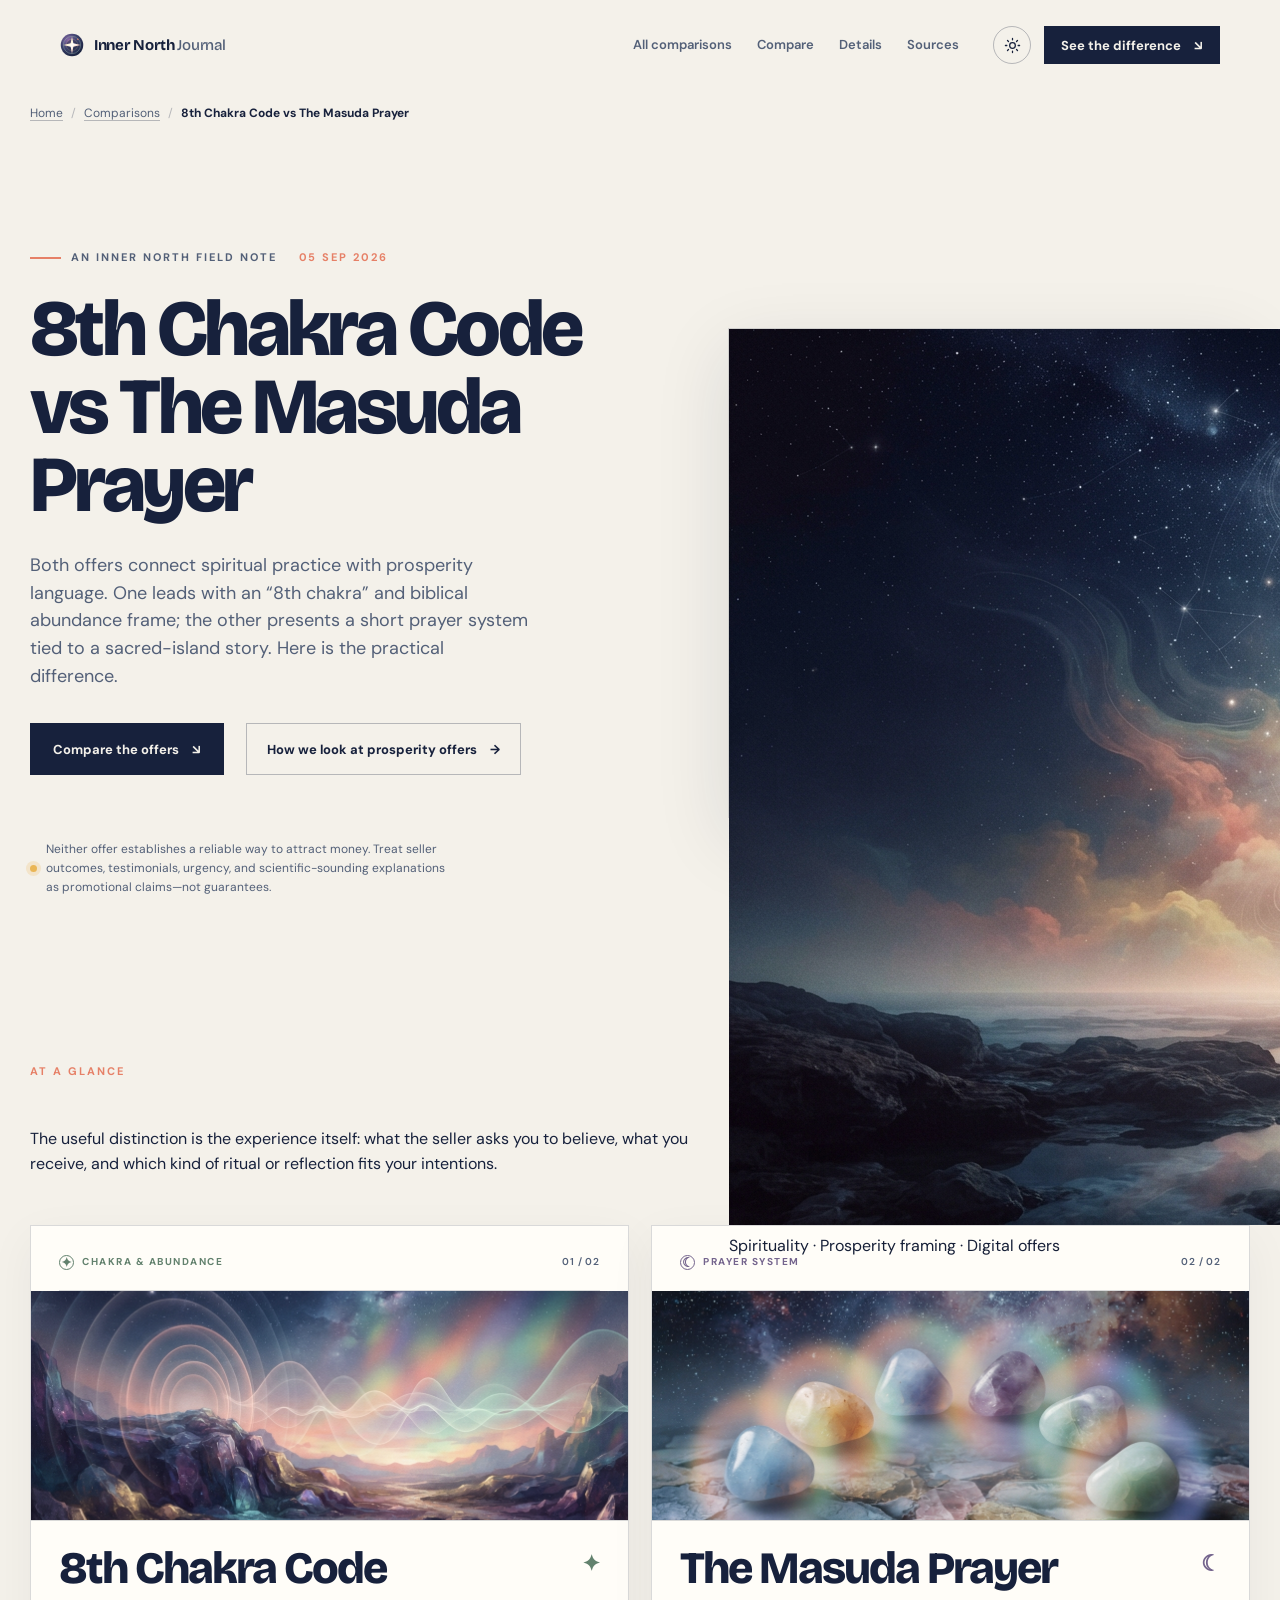
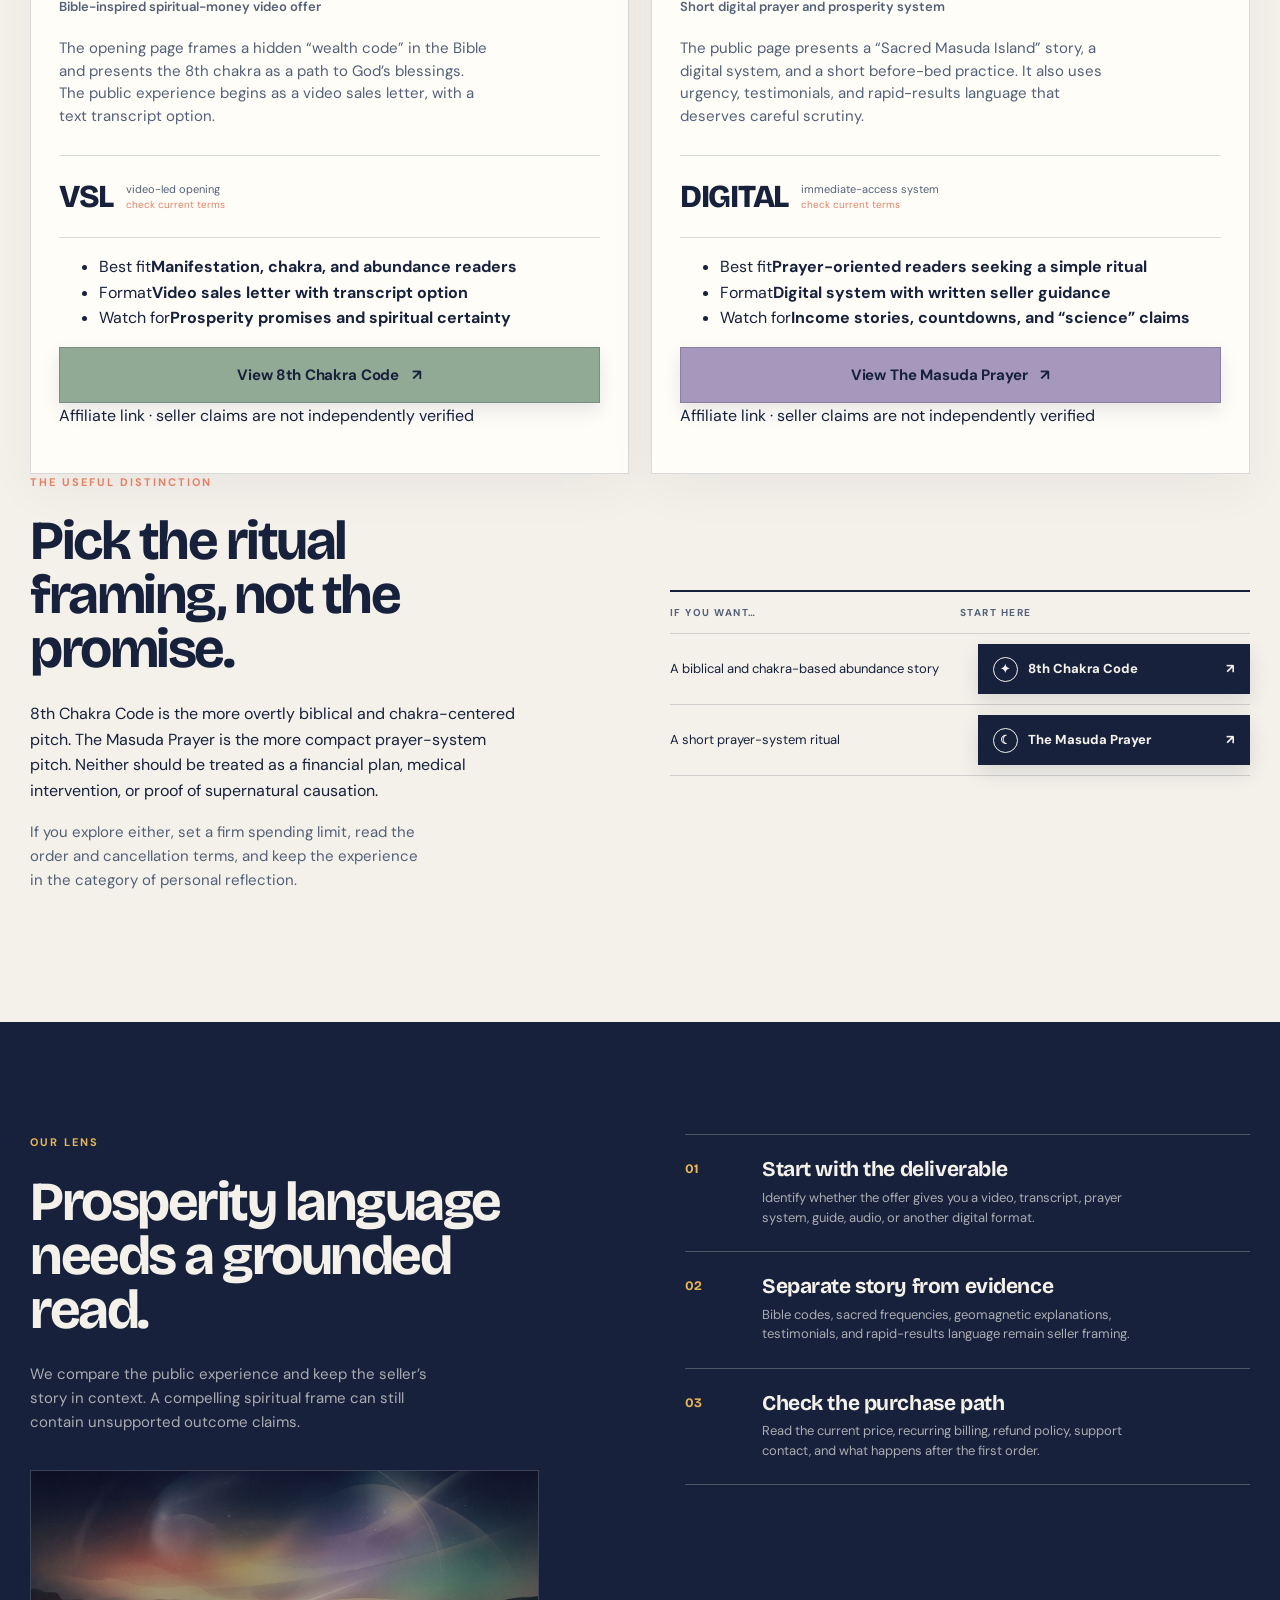
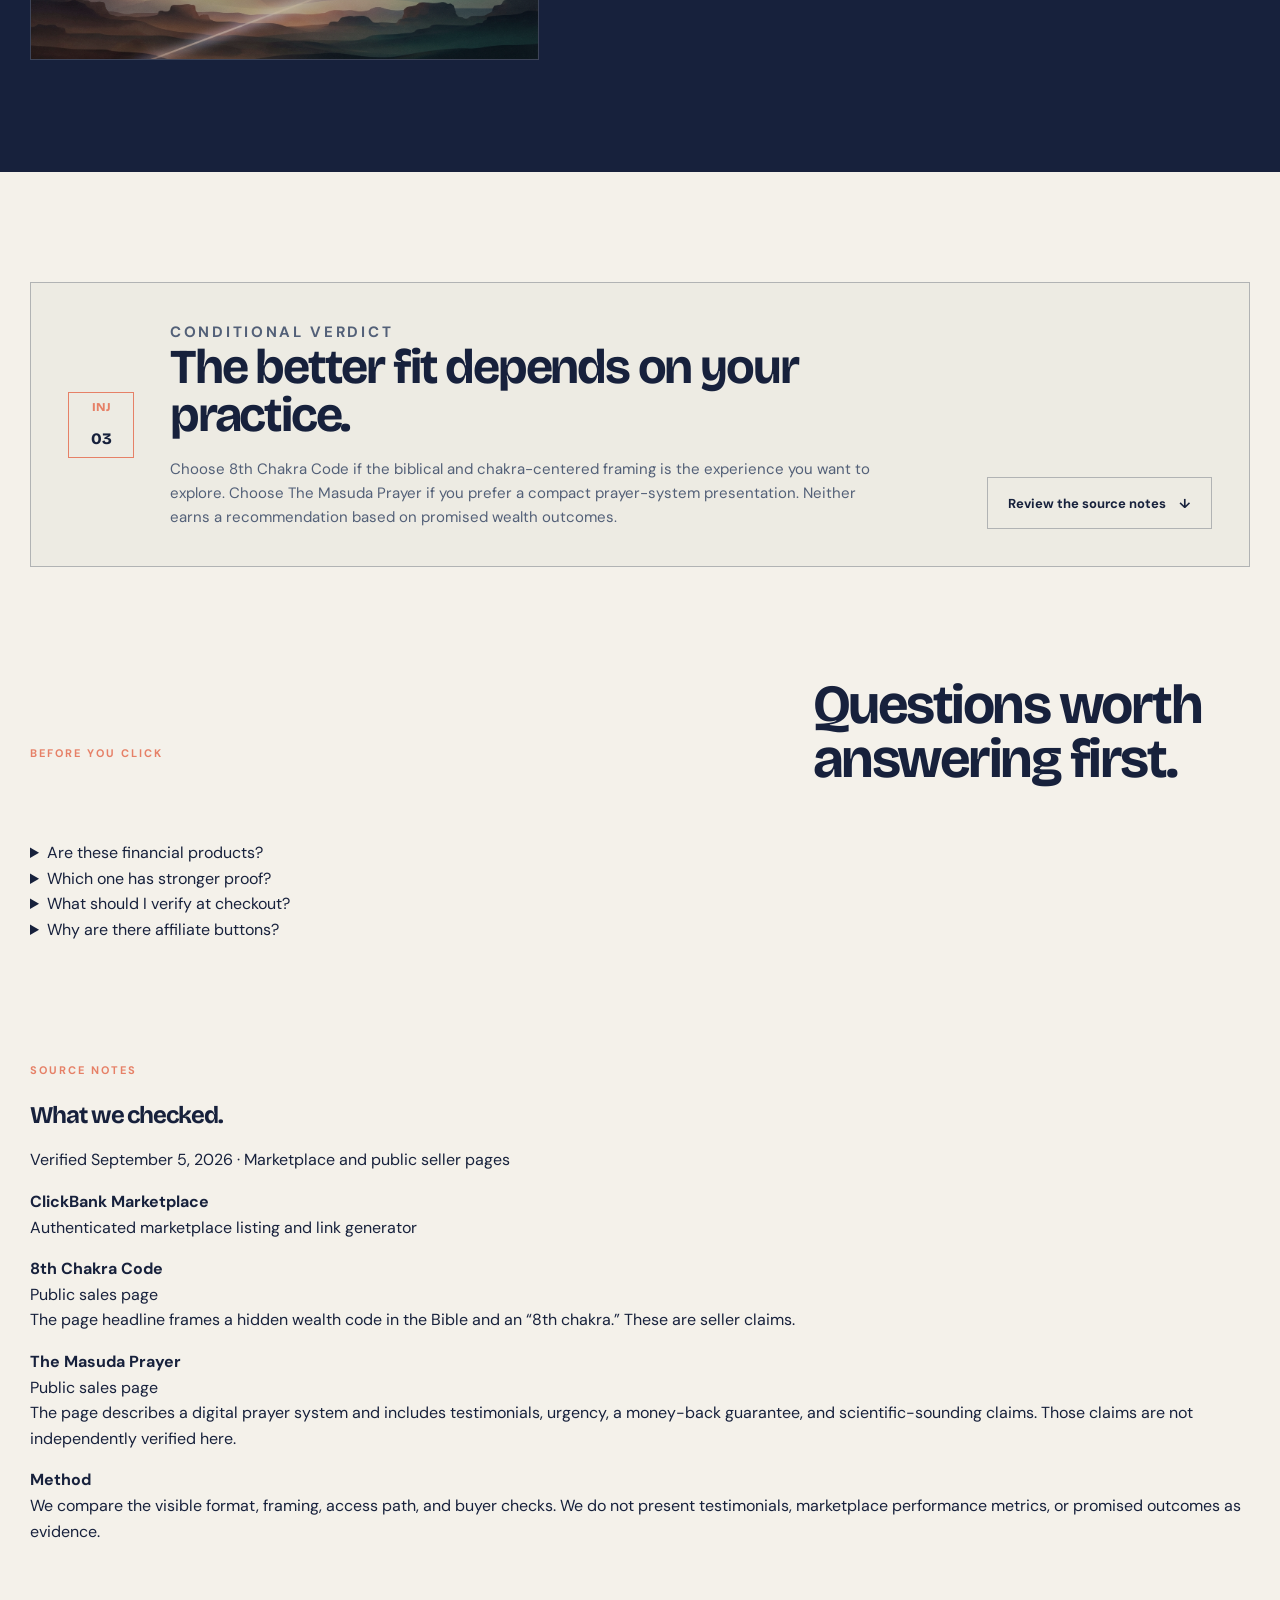
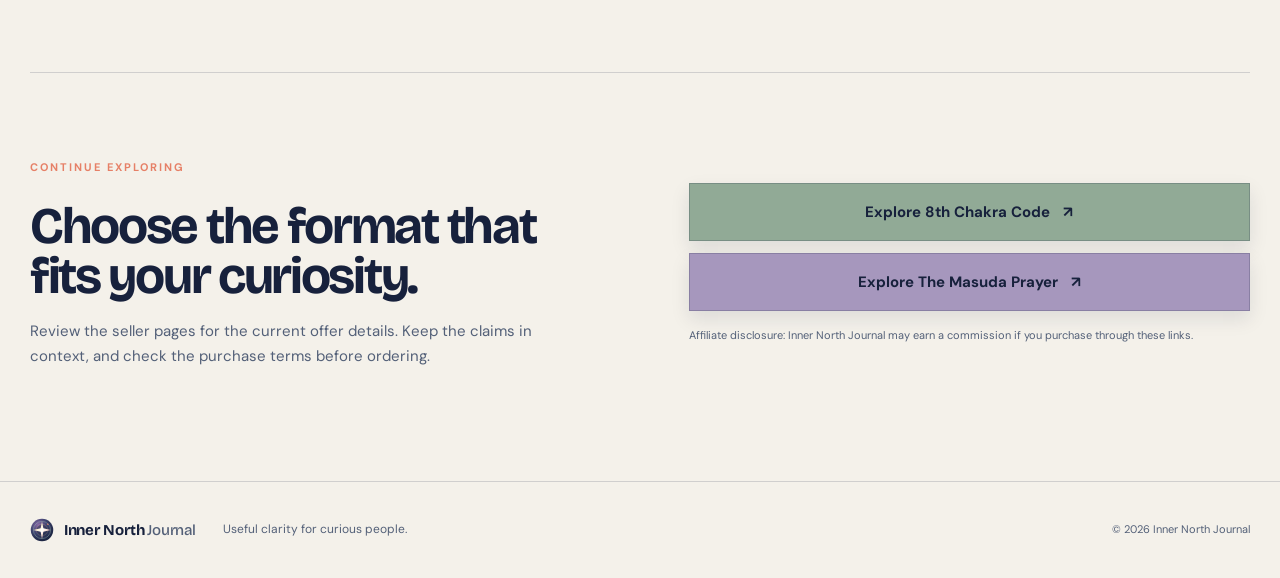
==== the-8th-chakra-code-vs-the-masuda-prayer/index.html @ a9c3718c "feat: add chakra and prayer comparison" ====
<!doctype html>
<html lang="en">
  <head>
    <meta charset="utf-8" />
    <meta name="viewport" content="width=device-width, initial-scale=1" />
    <title>8th Chakra Code vs The Masuda Prayer | Inner North Journal</title>
    <meta name="description" content="A grounded comparison of 8th Chakra Code and The Masuda Prayer: format, spiritual framing, seller claims, buyer fit, and what to verify before purchasing." />
    <link rel="canonical" href="https://innernorthjournal.com/the-8th-chakra-code-vs-the-masuda-prayer/" />
    <meta property="og:type" content="article" />
    <meta property="og:title" content="8th Chakra Code vs The Masuda Prayer" />
    <meta property="og:description" content="Two prosperity-oriented spiritual offers, compared by experience and buyer fit—not promised outcomes." />
    <meta property="og:url" content="https://innernorthjournal.com/the-8th-chakra-code-vs-the-masuda-prayer/" />
    <meta property="og:image" content="https://innernorthjournal.com/images/hero-astral-test.png" />
    <meta name="twitter:card" content="summary_large_image" />
    <link rel="icon" href="../favicon.svg" type="image/svg+xml" />
    <link rel="preconnect" href="https://fonts.googleapis.com" />
    <link rel="preconnect" href="https://fonts.gstatic.com" crossorigin />
    <link href="https://fonts.googleapis.com/css2?family=Bricolage+Grotesque:opsz,wght@12..96,500;12..96,700;12..96,800&family=DM+Sans:wght@400;500;600;700&display=swap" rel="stylesheet" />
    <link rel="stylesheet" href="../styles.css?v=20260905-3" />
    <script type="application/ld+json">
      {
        "@context": "https://schema.org",
        "@type": "Article",
        "headline": "8th Chakra Code vs The Masuda Prayer",
        "description": "A grounded comparison of two prosperity-oriented spirituality offers.",
        "url": "https://innernorthjournal.com/the-8th-chakra-code-vs-the-masuda-prayer/",
        "image": "https://innernorthjournal.com/images/hero-astral-test.png",
        "datePublished": "2026-09-05",
        "dateModified": "2026-09-05",
        "author": { "@type": "Organization", "name": "Inner North Journal", "url": "https://innernorthjournal.com/" },
        "publisher": { "@type": "Organization", "name": "Inner North Journal", "url": "https://innernorthjournal.com/" },
        "mainEntityOfPage": { "@type": "WebPage", "@id": "https://innernorthjournal.com/the-8th-chakra-code-vs-the-masuda-prayer/" }
      }
    </script>
  </head>
  <body>
    <a class="skip-link" href="#main-content">Skip to content</a>
    <header class="site-header" id="top">
      <div class="progress" aria-hidden="true"><span id="progress-bar"></span></div>
      <nav class="nav-shell" aria-label="Primary navigation">
        <a class="wordmark" href="../" aria-label="Inner North Journal home"><img class="wordmark-mark" src="../favicon.svg" alt="" width="24" height="24" /><span>Inner North <em>Journal</em></span></a>
        <div class="nav-links"><a href="../#comparisons">All comparisons</a><a href="#compare">Compare</a><a href="#details">Details</a><a href="#sources">Sources</a></div>
        <div class="nav-actions"><button class="theme-toggle" type="button" id="theme-toggle" aria-label="Switch to dark theme"><svg class="icon icon-sun" viewBox="0 0 24 24" fill="none" stroke="currentColor" stroke-width="1.8" stroke-linecap="round" aria-hidden="true"><circle cx="12" cy="12" r="4"></circle><path d="M12 2v2M12 20v2M4.93 4.93l1.42 1.42M17.65 17.65l1.42 1.42M2 12h2M20 12h2M4.93 19.07l1.42-1.42M17.65 6.35l1.42-1.42"></path></svg><svg class="icon icon-moon" viewBox="0 0 24 24" fill="none" stroke="currentColor" stroke-width="1.8" stroke-linecap="round" aria-hidden="true"><path d="M21 12.8A8.5 8.5 0 1 1 11.2 3 6.7 6.7 0 0 0 21 12.8Z"></path></svg></button><a class="nav-cta" href="#compare">See the difference <span aria-hidden="true">↘</span></a></div>
        <button class="menu-toggle" type="button" aria-label="Open menu" aria-expanded="false" aria-controls="mobile-nav"><span></span><span></span></button>
      </nav>
      <div class="mobile-nav" id="mobile-nav" aria-hidden="true"><a href="../#comparisons">All comparisons</a><a href="#compare">Compare</a><a href="#details">Details</a><a href="#sources">Sources</a></div>
    </header>

    <main id="main-content">
      <nav class="breadcrumbs section-shell" aria-label="Breadcrumb"><ol><li><a href="../">Home</a></li><li class="breadcrumb-separator" aria-hidden="true">/</li><li><a href="../#comparisons">Comparisons</a></li><li class="breadcrumb-separator" aria-hidden="true">/</li><li aria-current="page">8th Chakra Code vs The Masuda Prayer</li></ol></nav>

      <section class="hero section-shell" aria-labelledby="page-title">
        <div class="hero-copy">
          <p class="eyebrow"><span class="eyebrow-line"></span> An Inner North field note <span class="eyebrow-date">05 Sep 2026</span></p>
          <h1 id="page-title">8th Chakra Code vs The Masuda Prayer</h1>
          <p class="hero-deck">Both offers connect spiritual practice with prosperity language. One leads with an “8th chakra” and biblical abundance frame; the other presents a short prayer system tied to a sacred-island story. Here is the practical difference.</p>
          <div class="hero-actions"><a class="button button-dark" href="#compare">Compare the offers <span aria-hidden="true">↘</span></a><a class="button button-outline" href="#method">How we look at prosperity offers <span aria-hidden="true">→</span></a></div>
          <div class="hero-note"><span class="note-dot"></span> Neither offer establishes a reliable way to attract money. Treat seller outcomes, testimonials, urgency, and scientific-sounding explanations as promotional claims—not guarantees.</div>
        </div>
        <div class="hero-art"><img src="../images/hero-astral-test.png" alt="Prismatic light opening across a deep indigo astral landscape" width="1200" height="896" /><span class="hero-art-caption">Spirituality · Prosperity framing · Digital offers</span></div>
      </section>

      <section class="intro-section section-shell" id="compare" aria-labelledby="compare-title">
        <div class="section-heading"><p class="section-kicker">At a glance</p><h2 id="compare-title">Two prosperity stories, two entry points.</h2><p>The useful distinction is the experience itself: what the seller asks you to believe, what you receive, and which kind of ritual or reflection fits your intentions.</p></div>
        <div class="product-grid">
          <article class="product-card vibrations-card">
            <div class="product-card-head"><div class="product-badge vibrations-badge"><span class="badge-vibrations" aria-hidden="true">✦</span> CHAKRA &amp; ABUNDANCE</div><span class="product-index">01 / 02</span></div>
            <img class="product-art" src="../images/genius-switch-astral.png" alt="Soft prismatic waves moving through a deep indigo astral landscape" width="1200" height="896" loading="lazy" />
            <div class="product-title-row"><h3>8th Chakra Code</h3><span class="product-symbol" aria-hidden="true">✦</span></div>
            <p class="product-name">Bible-inspired spiritual-money video offer</p>
            <p class="product-summary">The opening page frames a hidden “wealth code” in the Bible and presents the 8th chakra as a path to God’s blessings. The public experience begins as a video sales letter, with a text transcript option.</p>
            <div class="product-price"><span class="price-value">VSL</span><span class="price-note">video-led opening<br /><small>check current terms</small></span></div>
            <ul class="product-facts"><li><span>Best fit</span><strong>Manifestation, chakra, and abundance readers</strong></li><li><span>Format</span><strong>Video sales letter with transcript option</strong></li><li><span>Watch for</span><strong>Prosperity promises and spiritual certainty</strong></li></ul>
            <a class="button button-product vibrations-button" href="https://93f79iqe3foe1a1zm4t5fnev54.hop.clickbank.net" target="_blank" rel="sponsored nofollow noopener noreferrer">View 8th Chakra Code <span aria-hidden="true">↗</span></a>
            <p class="affiliate-note">Affiliate link · seller claims are not independently verified</p>
          </article>

          <article class="product-card seer-card">
            <div class="product-card-head"><div class="product-badge seer-badge"><span class="badge-seer" aria-hidden="true">☾</span> PRAYER SYSTEM</div><span class="product-index">02 / 02</span></div>
            <img class="product-art" src="../images/scratch-fortune-astral.png" alt="Six luminous stones above a quiet prismatic landscape" width="1200" height="896" loading="lazy" />
            <div class="product-title-row"><h3>The Masuda Prayer</h3><span class="product-symbol" aria-hidden="true">☾</span></div>
            <p class="product-name">Short digital prayer and prosperity system</p>
            <p class="product-summary">The public page presents a “Sacred Masuda Island” story, a digital system, and a short before-bed practice. It also uses urgency, testimonials, and rapid-results language that deserves careful scrutiny.</p>
            <div class="product-price"><span class="price-value">DIGITAL</span><span class="price-note">immediate-access system<br /><small>check current terms</small></span></div>
            <ul class="product-facts"><li><span>Best fit</span><strong>Prayer-oriented readers seeking a simple ritual</strong></li><li><span>Format</span><strong>Digital system with written seller guidance</strong></li><li><span>Watch for</span><strong>Income stories, countdowns, and “science” claims</strong></li></ul>
            <a class="button button-product seer-button" href="https://6f38872g172e3dbys216o0eq51.hop.clickbank.net" target="_blank" rel="sponsored nofollow noopener noreferrer">View The Masuda Prayer <span aria-hidden="true">↗</span></a>
            <p class="affiliate-note">Affiliate link · seller claims are not independently verified</p>
          </article>
        </div>
      </section>

      <section class="decision-section section-shell" id="details" aria-labelledby="decision-title"><div class="decision-aside"><p class="section-kicker">The useful distinction</p><h2 id="decision-title">Pick the ritual framing, not the promise.</h2><p>8th Chakra Code is the more overtly biblical and chakra-centered pitch. The Masuda Prayer is the more compact prayer-system pitch. Neither should be treated as a financial plan, medical intervention, or proof of supernatural causation.</p><p class="decision-followup">If you explore either, set a firm spending limit, read the order and cancellation terms, and keep the experience in the category of personal reflection.</p></div><table class="decision-table" aria-label="Decision guide"><thead><tr class="decision-row decision-header"><th scope="col">If you want…</th><th scope="col">Start here</th></tr></thead><tbody><tr class="decision-row"><th scope="row">A biblical and chakra-based abundance story</th><td><a class="decision-product-link decision-product-vibrations" href="https://93f79iqe3foe1a1zm4t5fnev54.hop.clickbank.net" target="_blank" rel="sponsored nofollow noopener noreferrer"><span class="row-mark row-vibrations" aria-hidden="true">✦</span> 8th Chakra Code <span aria-hidden="true">↗</span></a></td></tr><tr class="decision-row"><th scope="row">A short prayer-system ritual</th><td><a class="decision-product-link decision-product-seer" href="https://6f38872g172e3dbys216o0eq51.hop.clickbank.net" target="_blank" rel="sponsored nofollow noopener noreferrer"><span class="row-mark row-seer" aria-hidden="true">☾</span> The Masuda Prayer <span aria-hidden="true">↗</span></a></td></tr></tbody></table></section>

      <section class="method-section" id="method" aria-labelledby="method-title"><div class="method-shell section-shell"><div class="method-intro"><p class="section-kicker">Our lens</p><h2 id="method-title">Prosperity language needs a grounded read.</h2><p>We compare the public experience and keep the seller’s story in context. A compelling spiritual frame can still contain unsupported outcome claims.</p><img class="method-art" src="../images/editorial-lens-astral.png" alt="A narrow beam of light crossing a calm cosmic horizon" width="1376" height="768" loading="lazy" /></div><div class="method-list"><div class="method-item"><span class="method-number">01</span><div><h3>Start with the deliverable</h3><p>Identify whether the offer gives you a video, transcript, prayer system, guide, audio, or another digital format.</p></div></div><div class="method-item"><span class="method-number">02</span><div><h3>Separate story from evidence</h3><p>Bible codes, sacred frequencies, geomagnetic explanations, testimonials, and rapid-results language remain seller framing.</p></div></div><div class="method-item"><span class="method-number">03</span><div><h3>Check the purchase path</h3><p>Read the current price, recurring billing, refund policy, support contact, and what happens after the first order.</p></div></div></div></div></section>

      <section class="verdict-section section-shell" aria-labelledby="verdict-title"><div class="verdict-card"><div class="verdict-stamp" aria-hidden="true">INJ<br /><span>03</span></div><div><p class="section-kicker">Conditional verdict</p><h2 id="verdict-title">The better fit depends on your practice.</h2><p>Choose 8th Chakra Code if the biblical and chakra-centered framing is the experience you want to explore. Choose The Masuda Prayer if you prefer a compact prayer-system presentation. Neither earns a recommendation based on promised wealth outcomes.</p></div><a class="button button-outline verdict-link" href="#sources">Review the source notes <span aria-hidden="true">↓</span></a></div></section>

      <section class="faq-section section-shell" aria-labelledby="faq-title"><div class="section-heading"><p class="section-kicker">Before you click</p><h2 id="faq-title">Questions worth answering first.</h2></div><div class="faq-grid"><details><summary>Are these financial products?</summary><p>No. They are spiritual digital offers that use prosperity language. Do not treat them as investing, income, debt, or financial-advice products.</p></details><details><summary>Which one has stronger proof?</summary><p>Neither has proof here of attracting money or changing financial outcomes. This comparison evaluates format and marketing framing, not the truth of supernatural or scientific claims.</p></details><details><summary>What should I verify at checkout?</summary><p>Check the total price, recurring charges, refund window, delivery method, support contact, and whether an upsell is included or optional.</p></details><details><summary>Why are there affiliate buttons?</summary><p>Inner North Journal may earn a commission if you purchase through a link. That does not change the criteria or turn seller claims into verified facts.</p></details></div></section>

      <section class="sources-section section-shell" id="sources" aria-labelledby="sources-title"><div class="sources-shell"><div><p class="section-kicker">Source notes</p><h2 id="sources-title">What we checked.</h2><p class="source-date">Verified September 5, 2026 · Marketplace and public seller pages</p></div><div class="source-list"><p><strong>ClickBank Marketplace</strong><br /><a href="https://accounts.clickbank.com/master/dashboard/affiliate-marketplace" target="_blank" rel="noopener noreferrer">Authenticated marketplace listing and link generator</a></p><p><strong>8th Chakra Code</strong><br /><a href="https://8thchakracode.com/go-vsl622613" target="_blank" rel="noopener noreferrer">Public sales page</a><br />The page headline frames a hidden wealth code in the Bible and an “8th chakra.” These are seller claims.</p><p><strong>The Masuda Prayer</strong><br /><a href="https://www.wealthswitch.co/masuda-v1" target="_blank" rel="noopener noreferrer">Public sales page</a><br />The page describes a digital prayer system and includes testimonials, urgency, a money-back guarantee, and scientific-sounding claims. Those claims are not independently verified here.</p><p><strong>Method</strong><br />We compare the visible format, framing, access path, and buyer checks. We do not present testimonials, marketplace performance metrics, or promised outcomes as evidence.</p></div></div></section>

      <section class="bottom-cta section-shell" aria-labelledby="bottom-cta-title"><div class="bottom-cta-copy"><p class="section-kicker">Continue exploring</p><h2 id="bottom-cta-title">Choose the format that fits your curiosity.</h2><p>Review the seller pages for the current offer details. Keep the claims in context, and check the purchase terms before ordering.</p></div><div class="bottom-cta-actions"><a class="button button-vibrations" href="https://93f79iqe3foe1a1zm4t5fnev54.hop.clickbank.net" target="_blank" rel="sponsored nofollow noopener noreferrer">Explore 8th Chakra Code <span aria-hidden="true">↗</span></a><a class="button button-seer" href="https://6f38872g172e3dbys216o0eq51.hop.clickbank.net" target="_blank" rel="sponsored nofollow noopener noreferrer">Explore The Masuda Prayer <span aria-hidden="true">↗</span></a><p class="bottom-cta-note">Affiliate disclosure: Inner North Journal may earn a commission if you purchase through these links.</p></div></section>
    </main>
    <footer class="site-footer"><div class="footer-shell"><a class="wordmark footer-wordmark" href="../"><img class="wordmark-mark" src="../favicon.svg" alt="" width="24" height="24" /><span>Inner North <em>Journal</em></span></a><p>Useful clarity for curious people.</p><span class="footer-date">© <span id="copyright-year">2026</span> Inner North Journal</span></div></footer>
    <script src="../script.js" defer></script>
  </body>
</html>
---- styles.css ----
:root {
  --paper: #f4f1ea;
  --paper-2: #ebe8df;
  --ink: #17213c;
  --ink-soft: #536078;
  --navy: #17213c;
  --navy-2: #24335b;
  --blue-wash: #dfe7ed;
  --line: rgba(23, 33, 60, 0.16);
  --line-strong: rgba(23, 33, 60, 0.28);
  --saffron: #eab656;
  --coral: #e68067;
  --white: #fffdf8;
  --shadow: 0 22px 70px rgba(23, 33, 60, 0.12);
  --radius: 2px;
}

html[data-theme='dark'] {
  --paper: #121a31;
  --paper-2: #1a2543;
  --ink: #f4f1ea;
  --ink-soft: #b7c2d5;
  --navy: #f4f1ea;
  --navy-2: #ccd9e9;
  --blue-wash: #253657;
  --line: rgba(244, 241, 234, 0.17);
  --line-strong: rgba(244, 241, 234, 0.32);
  --white: #1a2543;
  --shadow: 0 22px 70px rgba(0, 0, 0, 0.25);
}

* { box-sizing: border-box; }
html { scroll-behavior: smooth; }
body { margin: 0; background: var(--paper); color: var(--ink); font-family: 'DM Sans', sans-serif; font-size: 16px; line-height: 1.6; transition: background-color .25s ease, color .25s ease; overflow-x: hidden; }
a { color: inherit; text-decoration: none; }
button { font: inherit; color: inherit; }
button, a { -webkit-tap-highlight-color: transparent; }
:focus-visible { outline: 2px solid var(--coral); outline-offset: 4px; }

.skip-link { position: fixed; top: -4rem; left: 1rem; z-index: 30; padding: 10px 14px; background: var(--navy); color: var(--paper); font-size: 13px; font-weight: 700; line-height: 1; text-decoration: none; transition: top .18s ease; }
.skip-link:focus-visible { top: .75rem; }

.progress { height: 4px; position: fixed; inset: 0 0 auto; z-index: 20; background: transparent; }
.progress span { display: block; width: 0; height: 100%; background: var(--coral); transition: width .1s linear; }

.site-header { position: fixed; inset: 4px 0 auto; z-index: 10; }
.nav-shell { max-width: 1220px; margin: 0 auto; display: flex; align-items: center; gap: 34px; padding: 22px 30px; border-bottom: 1px solid transparent; transition: background-color .25s ease, border-color .25s ease, box-shadow .25s ease, backdrop-filter .25s ease; }
.site-header.scrolled .nav-shell { background: color-mix(in srgb, var(--paper) 88%, transparent); backdrop-filter: blur(28px) saturate(180%); -webkit-backdrop-filter: blur(28px) saturate(180%); border-color: var(--line); box-shadow: 0 12px 34px rgba(23, 33, 60, .08); }
.wordmark { display: inline-flex; align-items: center; gap: 10px; font-family: 'Bricolage Grotesque', sans-serif; font-size: 15px; font-weight: 700; letter-spacing: -.02em; white-space: nowrap; }
.wordmark em { font-style: normal; font-weight: 500; color: var(--ink-soft); }
.wordmark-mark { width: 24px; height: 24px; display: block; flex: 0 0 auto; }
.nav-links { display: flex; align-items: center; gap: 25px; margin-left: auto; }
.nav-links a, .mobile-nav a { position: relative; font-size: 13px; font-weight: 600; color: var(--ink-soft); transition: color .18s ease; }
.nav-links a::after { content: ''; position: absolute; left: 0; right: 100%; bottom: -7px; height: 2px; background: var(--coral); transition: right .18s ease; }
.nav-links a:hover { color: var(--ink); }
.nav-links a:hover::after { right: 0; }
.nav-actions { display: flex; align-items: center; gap: 13px; }
.theme-toggle { width: 38px; height: 38px; padding: 0; display: grid; place-items: center; border: 1px solid var(--line-strong); border-radius: 50%; background: transparent; cursor: pointer; transition: background-color .18s ease, border-color .18s ease, color .18s ease; }
.theme-toggle:hover { border-color: var(--coral); color: var(--coral); background: color-mix(in srgb, var(--coral) 10%, transparent); }
.theme-toggle .icon { width: 17px; height: 17px; }
.theme-toggle .icon-moon { display: none; }
html[data-theme='dark'] .theme-toggle .icon-sun { display: none; }
html[data-theme='dark'] .theme-toggle .icon-moon { display: block; }
.nav-cta, .button { display: inline-flex; align-items: center; justify-content: center; gap: 13px; font-size: 13px; font-weight: 700; line-height: 1; border: 1px solid transparent; cursor: pointer; transition: background-color .18s ease, color .18s ease, border-color .18s ease, box-shadow .18s ease, filter .18s ease; }
.nav-cta { min-height: 38px; padding: 0 16px; background: var(--navy); color: var(--paper); }
.nav-cta:hover { background: var(--coral); color: #17213c; box-shadow: 0 7px 22px rgba(230, 128, 103, .24); }
.menu-toggle, .mobile-nav { display: none; }

.section-shell { width: min(1220px, calc(100% - 60px)); margin: 0 auto; }
.breadcrumbs { padding-top: 104px; padding-bottom: 0; color: var(--ink-soft); font-size: 12px; }
.breadcrumbs ol { display: flex; flex-wrap: wrap; gap: 8px; align-items: center; margin: 0; padding: 0; list-style: none; }
.breadcrumbs a { color: var(--ink-soft); text-decoration: underline; text-decoration-color: var(--line-strong); text-underline-offset: 3px; }
.breadcrumbs a:hover, .breadcrumbs a:focus-visible { color: var(--coral); text-decoration-color: var(--coral); }
.breadcrumbs [aria-current="page"] { color: var(--ink); font-weight: 700; }
.breadcrumb-separator { color: var(--line-strong); }
.hero { min-height: 820px; padding-top: 180px; display: grid; grid-template-columns: minmax(0, .92fr) minmax(430px, .8fr); gap: 8%; align-items: center; }
.breadcrumbs + .hero { padding-top: 80px; }
.eyebrow, .section-kicker { margin: 0 0 24px; color: var(--coral); font-size: 11px; font-weight: 700; letter-spacing: .18em; text-transform: uppercase; }
.eyebrow { display: flex; align-items: center; gap: 10px; color: var(--ink-soft); }
.eyebrow-line { width: 31px; height: 2px; background: var(--coral); }
.eyebrow-date { margin-left: 12px; color: var(--coral); }
h1, h2, h3, p { margin-top: 0; }
h1, h2, h3 { font-family: 'Bricolage Grotesque', sans-serif; letter-spacing: -.045em; line-height: .98; }
h1 { max-width: 700px; margin-bottom: 28px; font-size: clamp(54px, 6.2vw, 88px); font-weight: 800; }
.hero-deck { max-width: 500px; margin-bottom: 32px; color: var(--ink-soft); font-size: 18px; line-height: 1.55; }
.hero-actions { display: flex; align-items: center; flex-wrap: wrap; gap: 22px; }
.button-dark { min-height: 52px; padding: 0 22px; background: var(--navy); color: var(--paper); }
.button-dark:hover { background: var(--coral); color: #17213c; box-shadow: 0 10px 28px rgba(230, 128, 103, .24); }
.button-outline { min-height: 52px; padding: 0 20px; border-color: var(--line-strong); background: transparent; color: var(--ink); }
.button-outline:hover { border-color: var(--coral); background: color-mix(in srgb, var(--coral) 12%, transparent); color: var(--ink); box-shadow: 0 8px 22px rgba(230, 128, 103, .16); }
.text-link { display: inline-flex; align-items: center; gap: 10px; color: var(--ink); font-size: 13px; font-weight: 700; border-bottom: 1px solid var(--line-strong); padding-bottom: 5px; transition: color .18s ease, border-color .18s ease, gap .18s ease; }
.text-link:hover { color: var(--coral); border-color: var(--coral); gap: 14px; }
.hero-note { display: flex; align-items: center; gap: 9px; max-width: 430px; margin-top: 65px; color: var(--ink-soft); font-size: 12px; }
.note-dot { width: 7px; height: 7px; flex: 0 0 auto; border-radius: 50%; background: var(--saffron); box-shadow: 0 0 0 4px color-mix(in srgb, var(--saffron) 22%, transparent); }

.hero-visual { position: relative; min-height: 490px; isolation: isolate; }
.hero-art { width: 100%; height: 490px; display: block; object-fit: cover; border: 1px solid var(--line); box-shadow: var(--shadow); filter: saturate(.88) contrast(1.02); }
html[data-theme='dark'] .hero-art { filter: saturate(.96) brightness(.84) contrast(1.06); }
.visual-card { position: absolute; z-index: 2; display: grid; min-width: 188px; padding: 17px 17px 15px; background: var(--white); border: 1px solid var(--line); box-shadow: var(--shadow); }
.visual-card-top { top: 42px; right: 10px; }
.visual-card-bottom { bottom: 45px; left: 12px; }
.mini-label, .mini-value { display: block; }
.mini-label { color: var(--coral); font-size: 9px; font-weight: 700; letter-spacing: .16em; }
.mini-value { margin-top: 4px; font-family: 'Bricolage Grotesque', sans-serif; font-size: 22px; font-weight: 700; letter-spacing: -.03em; }
.mini-mark { position: absolute; right: 15px; bottom: 13px; display: grid; place-items: center; width: 30px; height: 30px; border: 1px solid var(--line-strong); border-radius: 50%; }
.moon-mark::before { content: ''; width: 12px; height: 12px; display: block; border-radius: 50%; background: var(--navy); box-shadow: 5px -2px 0 0 var(--white); }
.number-mark { color: var(--coral); font-family: 'Bricolage Grotesque', sans-serif; font-weight: 800; }
.visual-caption { position: absolute; right: 14px; bottom: 13px; z-index: 2; padding: 7px 9px; color: #fffdf8; background: rgba(18, 26, 49, .64); backdrop-filter: blur(10px); -webkit-backdrop-filter: blur(10px); font-size: 11px; line-height: 1.25; letter-spacing: .04em; text-align: right; }

.signal-strip { border-top: 1px solid var(--line); border-bottom: 1px solid var(--line); background: var(--paper-2); }
.strip-shell { width: min(1220px, calc(100% - 60px)); min-height: 98px; margin: 0 auto; display: grid; grid-template-columns: 1.1fr 1.35fr 1px 1.35fr 1px 1.35fr; align-items: center; gap: 30px; }
.strip-label { color: var(--coral); font-size: 10px; font-weight: 700; letter-spacing: .18em; text-transform: uppercase; }
.strip-item { display: flex; flex-direction: column; gap: 3px; }
.strip-item strong { font-family: 'Bricolage Grotesque', sans-serif; font-size: 17px; line-height: 1; }
.strip-item span { color: var(--ink-soft); font-size: 12px; }
.strip-divider { width: 1px; height: 36px; background: var(--line-strong); }

.compare-section { padding-top: 120px; padding-bottom: 128px; scroll-margin-top: 90px; }
.section-heading { display: grid; grid-template-columns: minmax(0, 1fr) minmax(280px, .65fr); gap: 9%; align-items: end; margin-bottom: 53px; }
.section-heading h2, .decision-aside h2, .method-intro h2, .verdict-card h2, .sources-heading h2 { max-width: 680px; margin-bottom: 0; font-size: clamp(38px, 4.3vw, 62px); font-weight: 700; }
.section-intro { max-width: 395px; margin-bottom: 0; color: var(--ink-soft); font-size: 15px; }
.product-grid { display: grid; grid-template-columns: repeat(2, minmax(0, 1fr)); gap: 22px; }
.product-card { min-width: 0; padding: 28px; border: 1px solid var(--line); background: var(--white); box-shadow: 0 14px 45px rgba(23, 33, 60, .05); transition: box-shadow .18s ease, border-color .18s ease, background-color .25s ease; }
.product-card:hover { border-color: var(--line-strong); box-shadow: var(--shadow); }
.product-card-head, .product-title-row, .detail-row { display: flex; align-items: center; justify-content: space-between; gap: 18px; }
.product-card-head { padding-bottom: 20px; border-bottom: 1px solid var(--line); }
.product-art { width: calc(100% + 56px); height: 230px; display: block; margin: 0 -28px 26px; object-fit: cover; border-bottom: 1px solid var(--line); filter: saturate(.84) contrast(1.03); }
html[data-theme='dark'] .product-art { filter: saturate(.94) brightness(.82) contrast(1.07); }
.product-badge { display: inline-flex; align-items: center; gap: 8px; font-size: 10px; font-weight: 700; letter-spacing: .15em; }
.moon-badge { color: var(--coral); }
.number-badge { color: #bb7d17; }
.vibrations-badge { color: #62816d; }
.seer-badge { color: #74648d; }
.badge-moon { width: 14px; height: 14px; display: inline-block; border-radius: 50%; background: currentColor; box-shadow: 5px -2px 0 0 var(--white); }
.badge-number { display: inline-grid; place-items: center; width: 15px; height: 15px; color: var(--white); background: #bb7d17; border-radius: 50%; font-size: 10px; letter-spacing: 0; }
.badge-vibrations, .badge-seer { display: inline-grid; place-items: center; width: 15px; height: 15px; border: 1px solid currentColor; border-radius: 50%; font-size: 13px; line-height: 1; letter-spacing: 0; }
.product-index { color: var(--ink-soft); font-size: 10px; font-weight: 600; letter-spacing: .08em; }
.product-title-row { margin-top: 26px; align-items: start; }
.product-title-row h3 { margin-bottom: 0; font-size: clamp(32px, 3.5vw, 48px); font-weight: 800; }
.product-symbol { color: var(--coral); font-family: 'Bricolage Grotesque', sans-serif; font-size: 22px; font-weight: 700; }
.number-card .product-symbol { color: #bb7d17; }
.vibrations-card .product-symbol { color: #62816d; }
.seer-card .product-symbol { color: #74648d; }
.product-name { margin: 6px 0 19px; color: var(--ink-soft); font-size: 13px; font-weight: 600; }
.product-summary { max-width: 430px; min-height: 51px; margin-bottom: 27px; color: var(--ink-soft); font-size: 15px; line-height: 1.52; }
.product-price { display: flex; align-items: center; gap: 13px; min-height: 72px; padding: 15px 0; border-top: 1px solid var(--line); border-bottom: 1px solid var(--line); }
.price-value { font-family: 'Bricolage Grotesque', sans-serif; font-size: 32px; font-weight: 800; letter-spacing: -.04em; }
.price-note { color: var(--ink-soft); font-size: 11px; line-height: 1.3; }
.price-note small { color: var(--coral); font-size: 10px; }
.detail-list { padding: 13px 0 17px; }
.detail-row { align-items: baseline; padding: 9px 0; border-bottom: 1px dashed var(--line); }
.detail-row:last-child { border-bottom: 0; }
.detail-label { color: var(--ink-soft); font-size: 11px; }
.detail-row strong { max-width: 62%; font-size: 12px; font-weight: 700; text-align: right; }
.what-you-get { margin: 6px 0 18px; padding: 17px 16px 16px; background: color-mix(in srgb, var(--paper-2) 72%, transparent); border-left: 2px solid var(--coral); }
.what-you-get .fit-label { display: block; }
.what-you-get p:not(.fit-label) { margin: 8px 0 11px; color: var(--ink-soft); font-size: 12px; line-height: 1.52; }
.what-you-get ul { margin: 0; padding-left: 17px; color: var(--ink); font-size: 12px; line-height: 1.5; }
.what-you-get li + li { margin-top: 7px; }
.check-note { margin: 0 0 22px; color: var(--ink-soft); font-size: 11px; line-height: 1.5; }
.check-note strong { color: var(--ink); }
.fit-box { min-height: 104px; margin: 5px 0 24px; padding: 15px 16px; background: var(--blue-wash); }
.fit-label { color: var(--coral); font-size: 10px; font-weight: 700; letter-spacing: .15em; text-transform: uppercase; }
.fit-box p { margin: 7px 0 0; font-size: 13px; line-height: 1.45; }
.product-card .button-vibrations, .product-card .button-seer, .product-card .vibrations-button, .product-card .seer-button { width: 100%; min-height: 56px; padding: 0 21px; border: 1px solid rgba(23, 33, 60, .2); font-size: 15px; letter-spacing: -.01em; box-shadow: 0 8px 18px rgba(23, 33, 60, .1); }
.button-vibrations, .vibrations-button { background: #91aa96; color: #17213c; }
.button-vibrations:hover, .vibrations-button:hover { background: var(--navy); color: var(--paper); box-shadow: 0 12px 25px rgba(23, 33, 60, .18); }
.button-seer, .seer-button { background: #a697bd; color: #17213c; }
.button-seer:hover, .seer-button:hover { background: var(--navy); color: var(--paper); box-shadow: 0 12px 25px rgba(23, 33, 60, .18); }
.temporary-note { display: block; margin-top: 10px; color: var(--ink-soft); font-size: 11px; line-height: 1.45; }

.details-section, .faq-section { padding-top: 112px; padding-bottom: 120px; scroll-margin-top: 90px; }
.details-section { border-top: 1px solid var(--line); }
.details-grid { display: grid; grid-template-columns: repeat(2, minmax(0, 1fr)); gap: 22px; }
.details-card { min-width: 0; padding: 29px; border: 1px solid var(--line); background: var(--white); box-shadow: 0 14px 45px rgba(23, 33, 60, .045); }
.details-card-vibrations { border-top: 3px solid #91aa96; }
.details-card-seer { border-top: 3px solid #a697bd; }
.details-card-wide { grid-column: 1 / -1; }
.details-number { margin-bottom: 20px; color: var(--coral); font-size: 10px; font-weight: 700; letter-spacing: .16em; }
.details-card h3 { margin-bottom: 17px; font-size: clamp(27px, 3vw, 38px); }
.details-card p:not(.details-number) { max-width: 700px; margin-bottom: 17px; color: var(--ink-soft); font-size: 14px; line-height: 1.65; }
.details-list { margin: 23px 0 0; padding: 19px 0 0 18px; border-top: 1px solid var(--line); color: var(--ink-soft); font-size: 13px; line-height: 1.55; }
.details-list li + li { margin-top: 10px; }
.details-cta { margin-top: 24px; }
.decision-ctas { display: flex; flex-wrap: wrap; gap: 12px; margin-top: 26px; }
.decision-ctas .button { min-height: 52px; padding: 0 18px; border: 1px solid rgba(23, 33, 60, .2); font-size: 14px; box-shadow: 0 8px 18px rgba(23, 33, 60, .1); }
.decision-ctas .button:hover { background: var(--navy); color: var(--paper); box-shadow: 0 12px 25px rgba(23, 33, 60, .18); }
.details-list strong { color: var(--ink); }
.checklist-grid { display: grid; grid-template-columns: repeat(4, 1fr); gap: 12px; margin-top: 27px; }
.checklist-grid div { min-height: 122px; padding: 17px; background: var(--paper-2); }
.checklist-grid strong, .checklist-grid span { display: block; }
.checklist-grid strong { margin-bottom: 8px; font-family: 'Bricolage Grotesque', sans-serif; font-size: 16px; line-height: 1.05; }
.checklist-grid span { color: var(--ink-soft); font-size: 12px; line-height: 1.45; }
.faq-section { padding-top: 0; }
.faq-list { border-top: 2px solid var(--ink); }
.faq-list details { border-bottom: 1px solid var(--line); }
.faq-list summary { position: relative; padding: 22px 45px 22px 0; list-style: none; cursor: pointer; font-family: 'Bricolage Grotesque', sans-serif; font-size: 20px; font-weight: 700; letter-spacing: -.02em; }
.faq-list summary::-webkit-details-marker { display: none; }
.faq-list summary::after { content: '+'; position: absolute; right: 4px; top: 18px; color: var(--coral); font-family: 'DM Sans', sans-serif; font-size: 25px; font-weight: 400; }
.faq-list details[open] summary::after { content: '−'; }
.faq-list details p { max-width: 760px; margin: -5px 0 24px; color: var(--ink-soft); font-size: 14px; line-height: 1.65; }

.decision-section { display: grid; grid-template-columns: minmax(0, .85fr) minmax(430px, 1fr); gap: 12%; align-items: center; padding: 0 0 130px; }
.decision-aside h2 { margin-bottom: 24px; }
.decision-aside > p:last-child { max-width: 390px; margin-bottom: 0; color: var(--ink-soft); font-size: 15px; }
.decision-aside .decision-followup { max-width: 430px; margin: 18px 0 0; color: var(--ink-soft); font-size: 13px; line-height: 1.58; }
.decision-table { width: 100%; border-top: 2px solid var(--ink); border-collapse: collapse; }
.decision-row { min-height: 65px; border-bottom: 1px solid var(--line); font-size: 13px; }
.decision-row th, .decision-row td { padding: 10px 0; text-align: left; vertical-align: middle; }
.decision-row td { padding-left: 18px; }
.decision-row th[scope="row"] { width: 50%; font-weight: 400; }
.decision-header { min-height: 43px; color: var(--ink-soft); font-size: 10px; font-weight: 700; letter-spacing: .15em; text-transform: uppercase; }
.decision-header th { height: 43px; font-weight: 700; }
.decision-product-link { width: 100%; min-height: 50px; display: inline-flex; align-items: center; justify-content: flex-start; gap: 10px; padding: 11px 14px; border: 1px solid var(--navy); background: var(--navy); color: var(--paper); font-size: 13px; font-weight: 800; line-height: 1.25; text-decoration: none; box-shadow: 0 8px 20px rgba(23, 33, 60, .12); transition: background-color .18s ease, border-color .18s ease, color .18s ease, box-shadow .18s ease; }
.decision-product-link:hover, .decision-product-link:focus-visible { border-color: var(--coral); background: var(--coral); color: #17213c; box-shadow: 0 10px 26px rgba(230, 128, 103, .24); }
.decision-product-link > span:last-child { margin-left: auto; }
.row-mark { display: inline-grid; place-items: center; width: 25px; height: 25px; flex: 0 0 auto; border: 1px solid currentColor; border-radius: 50%; font-size: 12px; }
.decision-product-link .row-mark { color: inherit; }
.row-moon { color: var(--coral); }
.row-number { color: #bb7d17; font-family: 'Bricolage Grotesque', sans-serif; font-weight: 800; }
.row-vibrations { color: #62816d; font-family: 'Bricolage Grotesque', sans-serif; font-weight: 800; }
.row-seer { color: #74648d; font-family: 'Bricolage Grotesque', sans-serif; font-weight: 800; }

.method-section { background: var(--navy); color: var(--paper); }
.method-shell { display: grid; grid-template-columns: minmax(0, .9fr) minmax(400px, 1fr); gap: 12%; padding-top: 112px; padding-bottom: 112px; scroll-margin-top: 90px; }
.method-intro .section-kicker { color: var(--saffron); }
.method-intro h2 { color: var(--paper); margin-bottom: 24px; }
.method-intro > p:not(.section-kicker) { max-width: 405px; color: color-mix(in srgb, var(--paper) 67%, var(--navy)); font-size: 15px; }
.method-art { width: 100%; height: 190px; display: block; margin-top: 36px; object-fit: cover; border: 1px solid rgba(244,241,234,.22); filter: saturate(.9) brightness(.78) contrast(1.08); }
.method-list { border-top: 1px solid rgba(244,241,234,.25); }
.method-item { display: grid; grid-template-columns: 58px 1fr; gap: 19px; padding: 24px 0; border-bottom: 1px solid rgba(244,241,234,.25); }
.method-number { color: var(--saffron); font-family: 'Bricolage Grotesque', sans-serif; font-size: 13px; font-weight: 700; }
.method-item h3 { margin-bottom: 8px; color: var(--paper); font-size: 21px; letter-spacing: -.02em; }
.method-item p { max-width: 390px; margin-bottom: 0; color: color-mix(in srgb, var(--paper) 67%, var(--navy)); font-size: 13px; line-height: 1.5; }

.verdict-section { padding-top: 110px; padding-bottom: 112px; }
.verdict-card { display: grid; grid-template-columns: 72px minmax(0, 1fr) auto; gap: 30px; align-items: center; padding: 37px; border: 1px solid var(--line-strong); background: color-mix(in srgb, var(--paper-2) 62%, transparent); }
.verdict-stamp { width: 66px; height: 66px; display: grid; place-items: center; border: 1px solid var(--coral); color: var(--coral); font-family: 'Bricolage Grotesque', sans-serif; font-size: 12px; font-weight: 800; line-height: .9; text-align: center; }
.verdict-stamp span { color: var(--ink); font-size: 16px; }
.verdict-card h2 { margin-bottom: 18px; font-size: clamp(32px, 3.8vw, 52px); }
.verdict-card p { max-width: 710px; margin-bottom: 0; color: var(--ink-soft); font-size: 15px; }
.verdict-link { align-self: end; white-space: nowrap; }

.related-section { margin-top: -50px; padding-bottom: 78px; }
.related-section > p:last-child { margin-bottom: 0; color: var(--ink-soft); }

.sources-section { padding-bottom: 112px; scroll-margin-top: 90px; }
.sources-heading { display: grid; grid-template-columns: 1fr 1.2fr 1fr; gap: 7%; align-items: end; margin-bottom: 40px; }
.sources-heading .section-kicker { align-self: start; }
.sources-heading h2 { font-size: clamp(38px, 4vw, 58px); }
.sources-heading > p:last-child { max-width: 330px; margin-bottom: 0; color: var(--ink-soft); font-size: 13px; }
.source-grid { display: grid; grid-template-columns: repeat(2, minmax(0, 1fr)); gap: 22px; }
.source-card { min-height: 168px; display: flex; flex-direction: column; gap: 7px; padding: 24px; border: 1px solid var(--line); background: var(--white); transition: background-color .18s ease, border-color .18s ease, box-shadow .18s ease; }
.source-card:hover { border-color: var(--line-strong); box-shadow: 0 12px 30px rgba(23, 33, 60, .06); }
.source-number { color: var(--coral); font-family: 'Bricolage Grotesque', sans-serif; font-size: 13px; font-weight: 800; }
.source-card strong { margin-top: 22px; font-family: 'Bricolage Grotesque', sans-serif; font-size: 22px; line-height: 1; letter-spacing: -.02em; }
.source-type { color: var(--ink-soft); font-size: 12px; line-height: 1.35; }
.source-links { display: flex; flex-wrap: wrap; gap: 8px 20px; margin-top: auto; padding-top: 18px; }
.source-links a { color: var(--ink-soft); font-size: 12px; line-height: 1.35; text-decoration: underline; text-decoration-color: var(--line-strong); text-underline-offset: 3px; transition: color .18s ease, text-decoration-color .18s ease; }
.source-links a:hover { color: var(--ink); text-decoration-color: var(--coral); }
.disclosure { max-width: 700px; margin: 28px 0 0; color: var(--ink-soft); font-size: 11px; line-height: 1.55; }
.disclosure strong { color: var(--ink); }

.bottom-cta { display: grid; grid-template-columns: minmax(0, 1fr) minmax(340px, 1fr); gap: 8%; align-items: center; padding-top: 86px; padding-bottom: 112px; border-top: 1px solid var(--line); }
.bottom-cta-copy h2 { max-width: 620px; margin: 0 0 18px; font-size: clamp(36px, 4vw, 58px); }
.bottom-cta-copy > p:last-child { max-width: 520px; margin: 0; color: var(--ink-soft); font-size: 15px; line-height: 1.65; }
.bottom-cta-actions { display: grid; gap: 12px; }
.bottom-cta-actions .button { width: 100%; min-height: 58px; padding: 0 22px; border: 1px solid rgba(23, 33, 60, .2); font-size: 15px; box-shadow: 0 8px 18px rgba(23, 33, 60, .1); }
.bottom-cta-actions .button-vibrations { background: #91aa96; color: #17213c; }
.bottom-cta-actions .button-seer { background: #a697bd; color: #17213c; }
.bottom-cta-actions .button-vibrations:hover, .bottom-cta-actions .button-seer:hover { background: var(--navy); color: var(--paper); box-shadow: 0 12px 25px rgba(23, 33, 60, .18); }
.bottom-cta-note { margin: 5px 0 0; color: var(--ink-soft); font-size: 11px; line-height: 1.45; }

.site-footer { border-top: 1px solid var(--line); }
.footer-shell { width: min(1220px, calc(100% - 60px)); min-height: 96px; margin: 0 auto; display: flex; align-items: center; gap: 28px; }
.footer-shell p { margin: 0; color: var(--ink-soft); font-size: 12px; }
.footer-date { margin-left: auto; color: var(--ink-soft); font-size: 11px; }

@media (max-width: 900px) {
  .nav-shell { padding-inline: 22px; }
  .nav-links, .nav-cta { display: none; }
  .nav-actions { margin-left: auto; }
  .menu-toggle { width: 38px; height: 38px; padding: 8px; display: flex; flex-direction: column; justify-content: center; gap: 5px; border: 1px solid var(--line-strong); background: transparent; cursor: pointer; }
  .menu-toggle span { display: block; width: 100%; height: 1px; background: currentColor; }
  .mobile-nav { width: min(1220px, calc(100% - 44px)); margin: 0 auto; padding: 14px 22px 18px; background: var(--paper); border: 1px solid var(--line); border-top: 0; box-shadow: 0 16px 32px rgba(23,33,60,.08); }
  .mobile-nav.open { display: flex; flex-direction: column; gap: 13px; }
  .hero { grid-template-columns: 1fr; gap: 26px; padding-top: 165px; padding-bottom: 80px; }
  .hero-visual { min-height: 410px; max-width: 590px; width: 100%; margin: 0 auto; }
  .section-heading, .decision-section, .method-shell { grid-template-columns: 1fr; gap: 40px; }
  .details-grid { grid-template-columns: 1fr; }
  .details-card-wide { grid-column: auto; }
  .checklist-grid { grid-template-columns: repeat(2, 1fr); }
  .sources-heading { grid-template-columns: .75fr 1fr; gap: 25px; }
  .sources-heading > p:last-child { grid-column: 2; }
  .source-grid { grid-template-columns: repeat(2, minmax(0, 1fr)); }
  .verdict-card { grid-template-columns: 66px 1fr; }
  .verdict-link { grid-column: 2; justify-self: start; }
}

@media (max-width: 620px) {
  .section-shell, .strip-shell, .footer-shell { width: min(100% - 36px, 500px); }
  .nav-shell { padding: 18px 18px; }
  .mobile-nav { width: calc(100% - 36px); }
  .wordmark { font-size: 14px; }
  .breadcrumbs { padding-top: 92px; font-size: 11px; }
  h1 { font-size: clamp(45px, 14vw, 66px); }
  .hero { min-height: auto; padding-top: 135px; padding-bottom: 66px; }
  .breadcrumbs + .hero { padding-top: 40px; }
  .hero-deck { font-size: 16px; }
  .hero-note { margin-top: 42px; }
  .hero-visual { min-height: 335px; }
  .hero-art { height: 335px; }
  .visual-card { min-width: 145px; padding: 12px; }
  .visual-card-top { top: 17px; right: 0; }
  .visual-card-bottom { bottom: 19px; left: 0; }
  .mini-value { font-size: 17px; }
  .visual-caption { right: 0; bottom: -2px; font-size: 10px; }
  .strip-shell { grid-template-columns: 1fr 1fr; gap: 14px 20px; padding: 21px 0; }
  .strip-label { grid-column: 1 / -1; }
  .strip-divider { display: none; }
  .strip-item span { font-size: 11px; }
  .compare-section { padding-top: 80px; padding-bottom: 90px; }
  .details-section { padding-top: 80px; padding-bottom: 90px; }
  .details-card { padding: 22px; }
  .faq-section { padding-bottom: 90px; }
  .checklist-grid { grid-template-columns: 1fr; }
  .faq-list summary { font-size: 18px; }
  .section-heading { margin-bottom: 33px; }
  .product-grid { grid-template-columns: 1fr; }
  .product-card { padding: 22px; }
  .product-art { width: calc(100% + 44px); height: 210px; margin: 0 -22px 22px; }
  .product-title-row h3 { font-size: 37px; }
  .product-summary { min-height: 0; }
  .decision-section { padding-bottom: 90px; }
  .decision-row { min-height: 0; }
  .decision-row th, .decision-row td { padding: 12px 0; font-size: 12px; }
  .decision-row td { padding-left: 10px; }
  .decision-product-link { min-height: 48px; padding: 10px; font-size: 12px; }
  .method-shell { padding-top: 80px; padding-bottom: 80px; }
  .verdict-section { padding-top: 80px; padding-bottom: 80px; }
  .verdict-card { grid-template-columns: 1fr; gap: 22px; padding: 23px; }
  .verdict-link { grid-column: auto; }
  .bottom-cta { grid-template-columns: 1fr; gap: 34px; padding-top: 72px; padding-bottom: 80px; }
  .related-section { margin-top: -32px; padding-bottom: 58px; }
  .sources-section { padding-bottom: 80px; }
  .sources-heading { display: block; }
  .sources-heading h2 { margin-bottom: 20px; }
  .sources-heading > p:last-child { max-width: 430px; }
  .source-grid { grid-template-columns: 1fr; }
  .source-card { min-height: 132px; }
  .footer-shell { min-height: 130px; display: grid; grid-template-columns: 1fr 1fr; gap: 8px 18px; align-content: center; }
  .footer-shell p { grid-column: 1 / -1; }
  .footer-date { margin-left: 0; justify-self: end; }
}

@media (prefers-reduced-motion: reduce) {
  *, *::before, *::after { transition: none !important; animation: none !important; scroll-behavior: auto !important; }
}
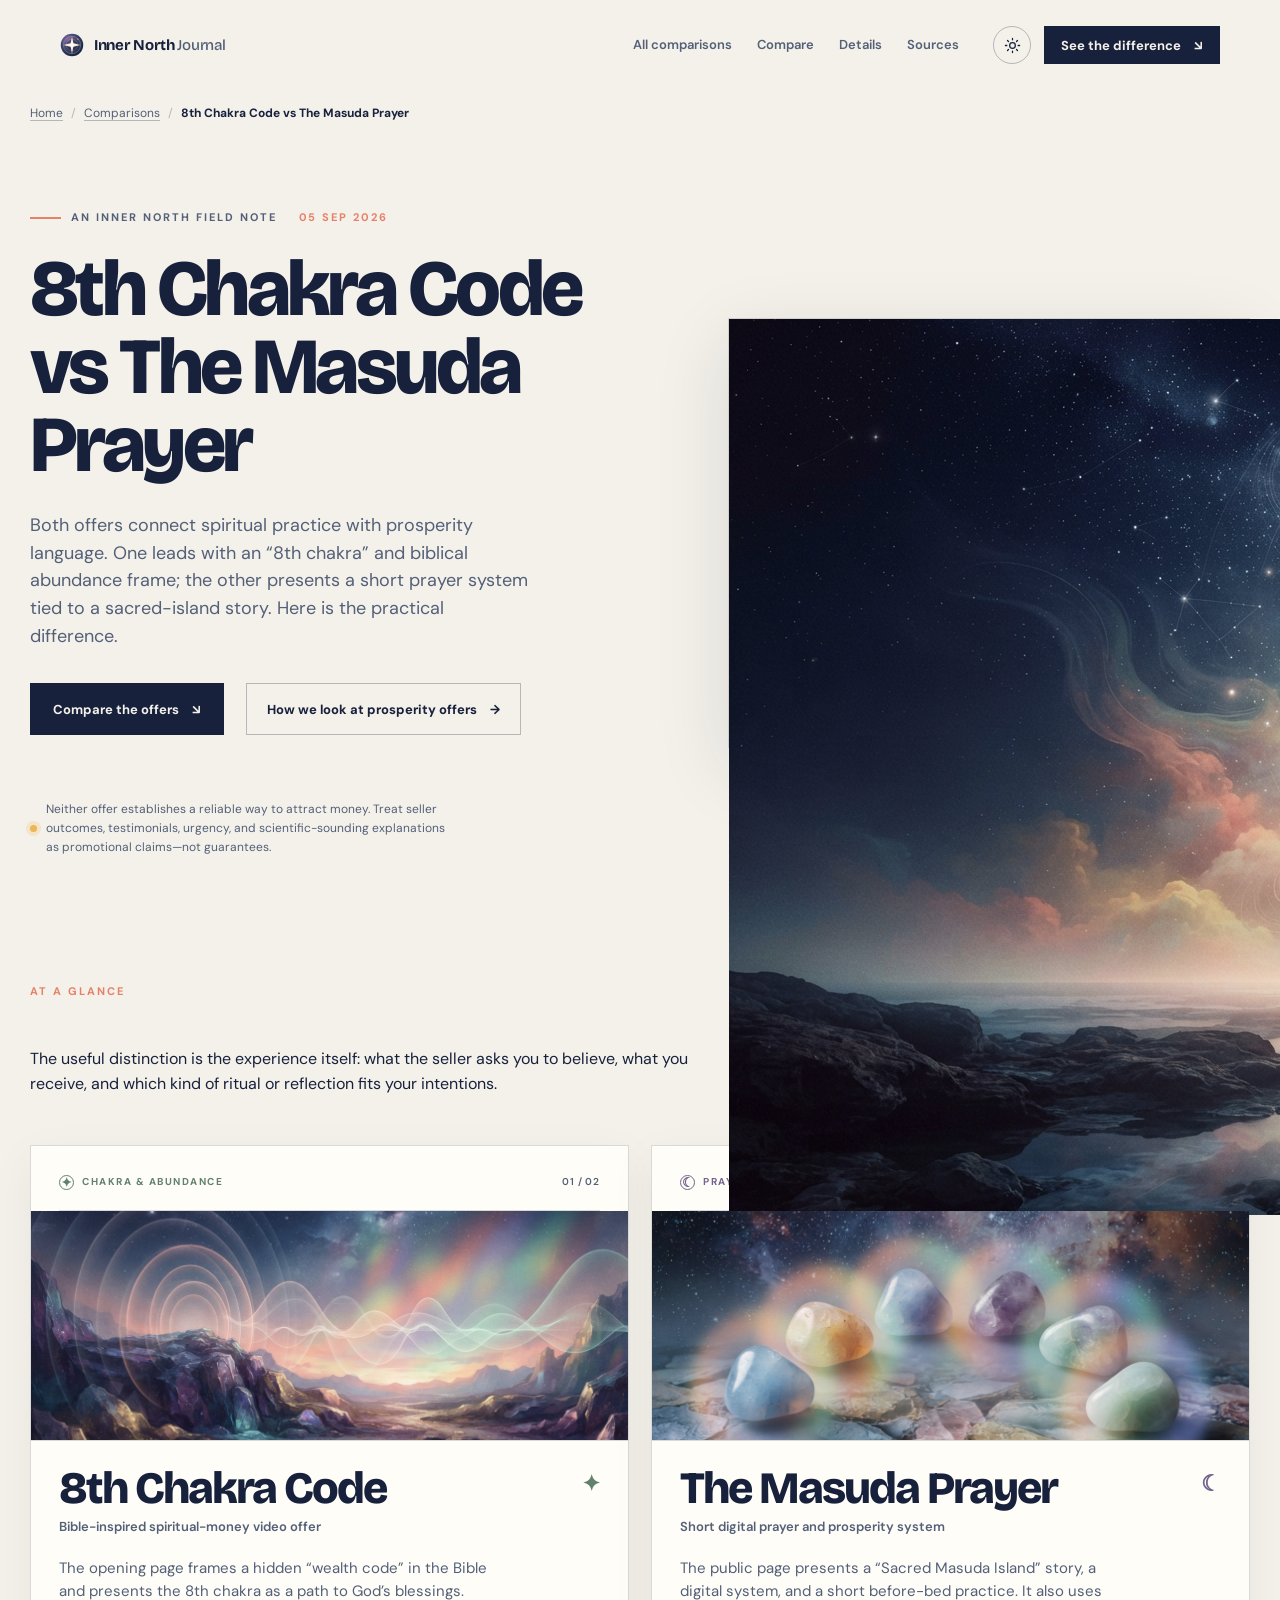
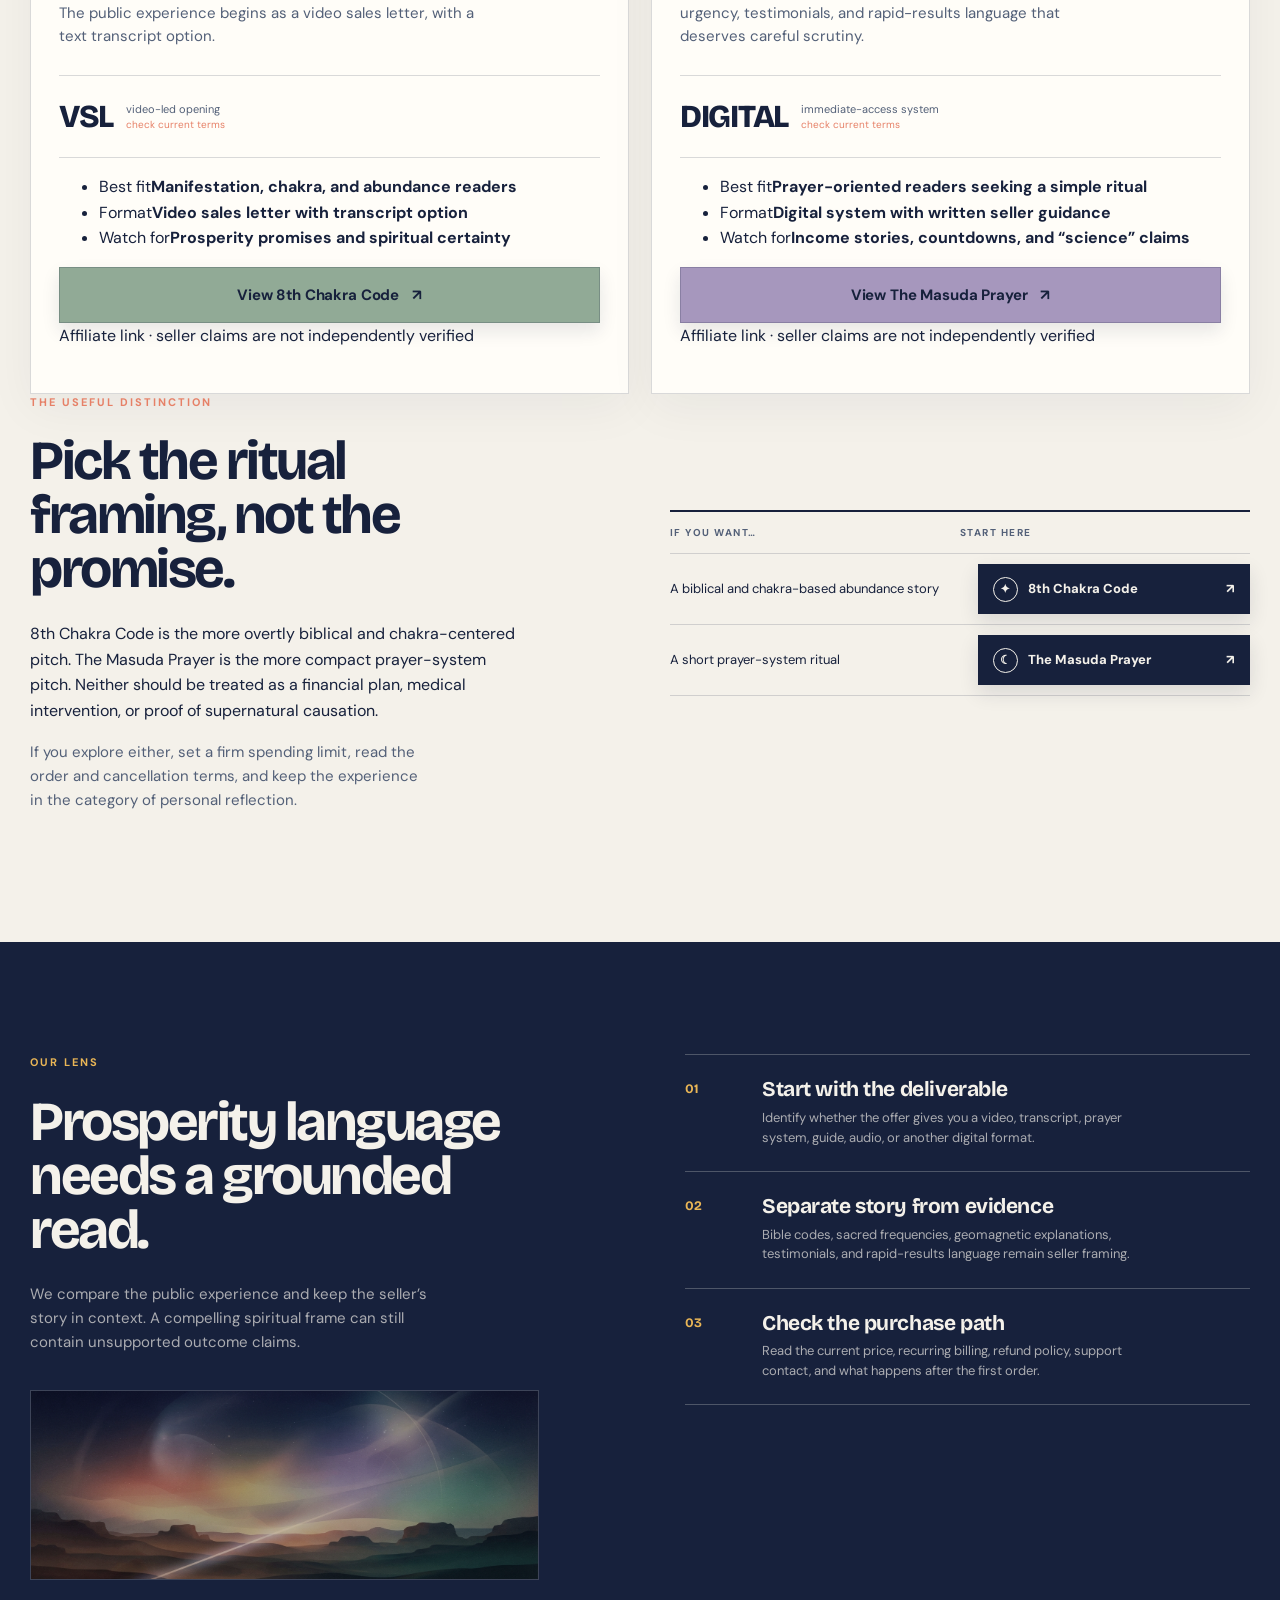
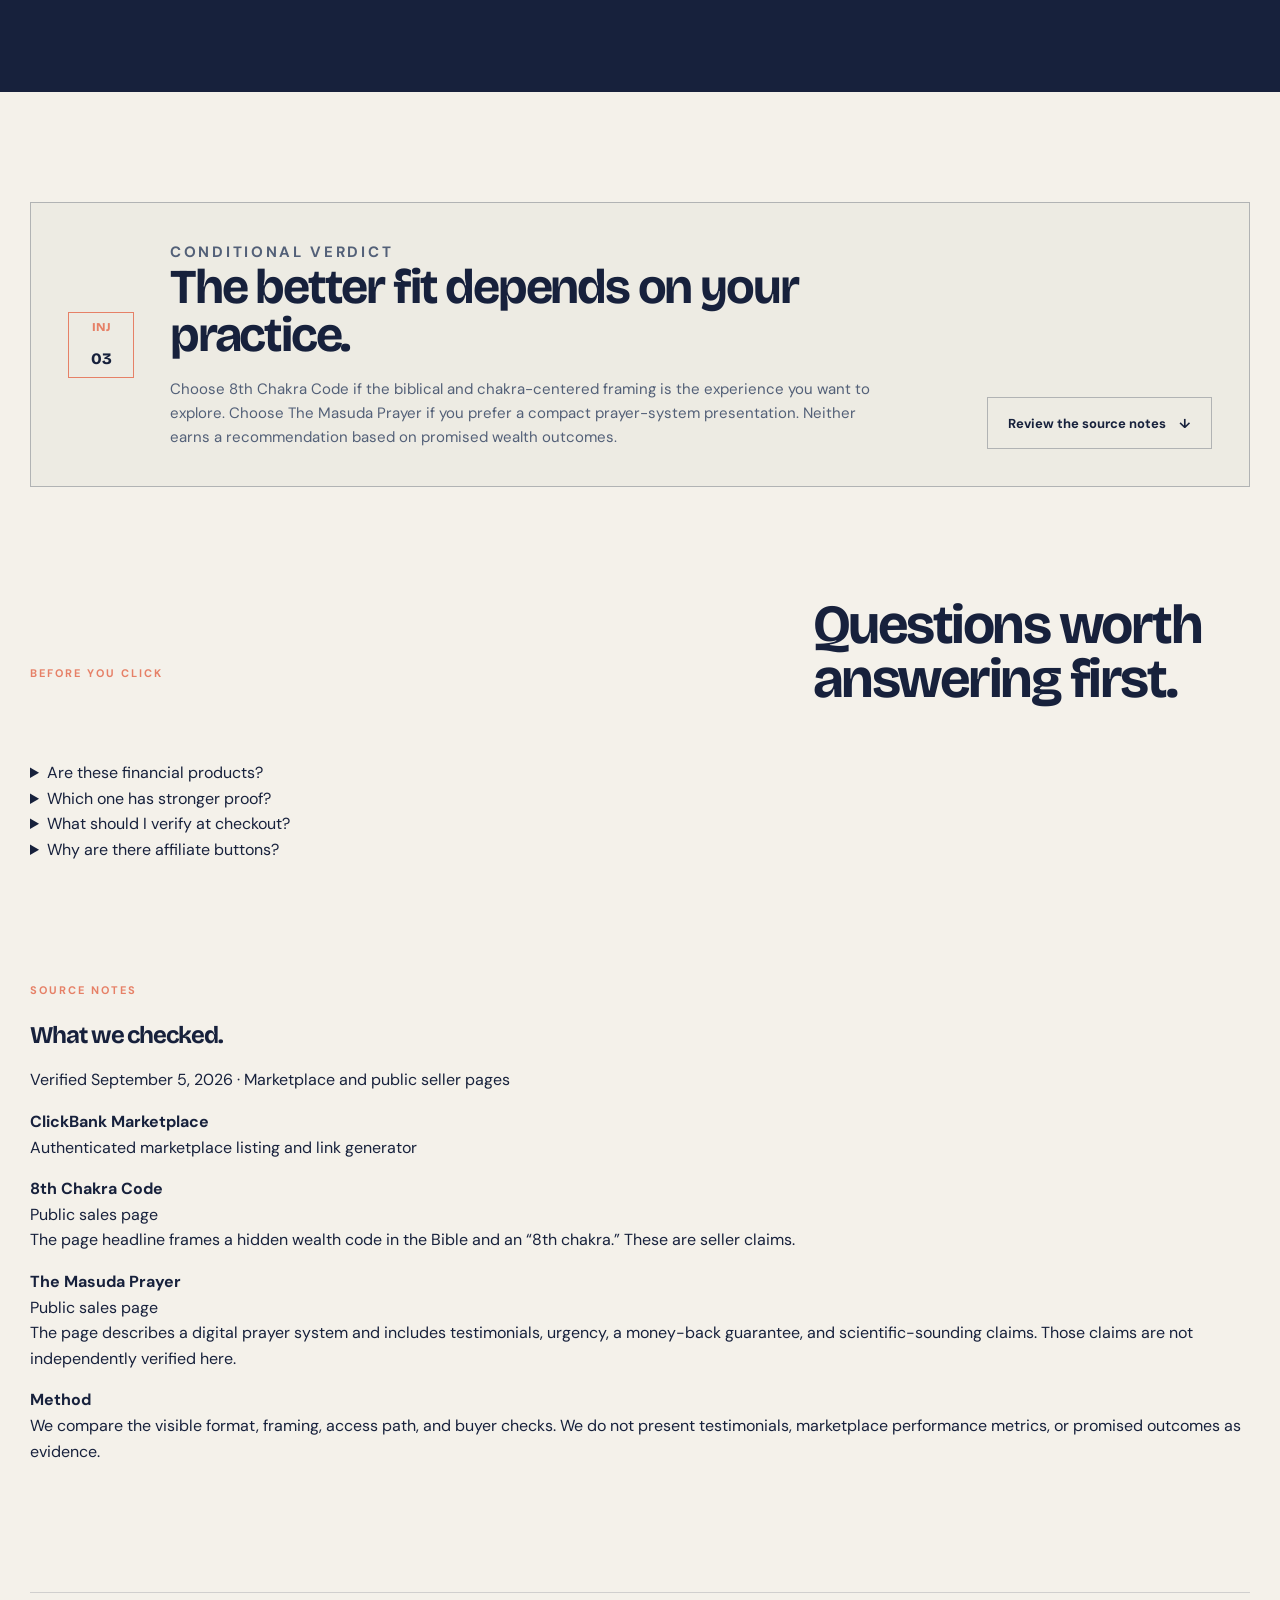
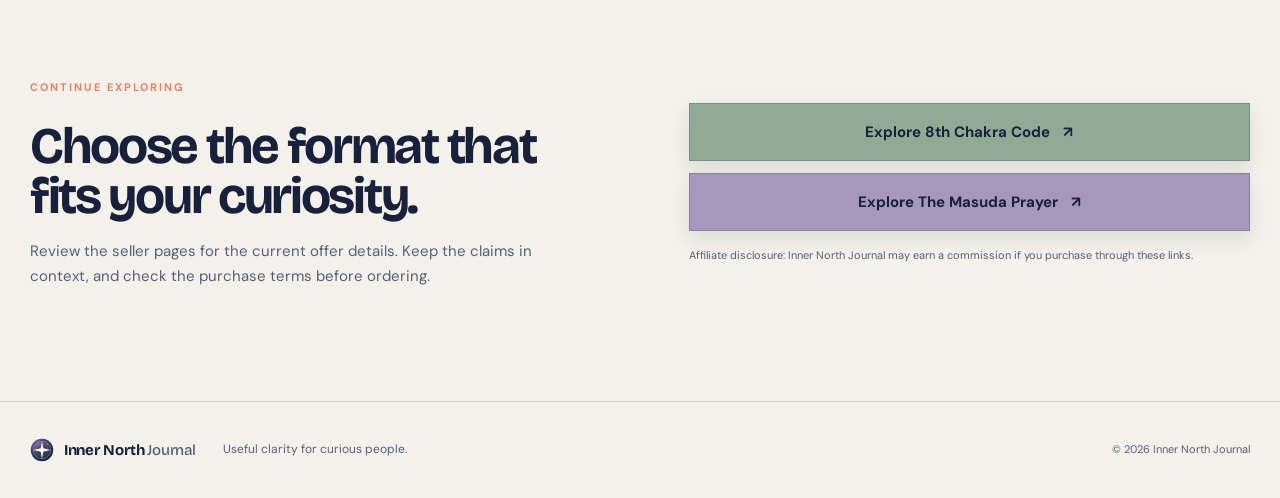
==== commit c7a60572: "fix: tighten comparison hero transition" ====
--- a/the-8th-chakra-code-vs-the-masuda-prayer/index.html
+++ b/the-8th-chakra-code-vs-the-masuda-prayer/index.html
@@ -16,7 +16,7 @@
     <link rel="preconnect" href="https://fonts.googleapis.com" />
     <link rel="preconnect" href="https://fonts.gstatic.com" crossorigin />
     <link href="https://fonts.googleapis.com/css2?family=Bricolage+Grotesque:opsz,wght@12..96,500;12..96,700;12..96,800&family=DM+Sans:wght@400;500;600;700&display=swap" rel="stylesheet" />
-    <link rel="stylesheet" href="../styles.css?v=20260905-3" />
+    <link rel="stylesheet" href="../styles.css?v=20260905-4" />
     <script type="application/ld+json">
       {
         "@context": "https://schema.org",
--- a/styles.css
+++ b/styles.css
@@ -73,7 +73,7 @@
 .breadcrumbs a:hover, .breadcrumbs a:focus-visible { color: var(--coral); text-decoration-color: var(--coral); }
 .breadcrumbs [aria-current="page"] { color: var(--ink); font-weight: 700; }
 .breadcrumb-separator { color: var(--line-strong); }
-.hero { min-height: 820px; padding-top: 180px; display: grid; grid-template-columns: minmax(0, .92fr) minmax(430px, .8fr); gap: 8%; align-items: center; }
+.hero { min-height: 740px; padding-top: 180px; display: grid; grid-template-columns: minmax(0, .92fr) minmax(430px, .8fr); gap: 8%; align-items: center; }
 .breadcrumbs + .hero { padding-top: 80px; }
 .eyebrow, .section-kicker { margin: 0 0 24px; color: var(--coral); font-size: 11px; font-weight: 700; letter-spacing: .18em; text-transform: uppercase; }
 .eyebrow { display: flex; align-items: center; gap: 10px; color: var(--ink-soft); }
@@ -94,7 +94,7 @@
 .note-dot { width: 7px; height: 7px; flex: 0 0 auto; border-radius: 50%; background: var(--saffron); box-shadow: 0 0 0 4px color-mix(in srgb, var(--saffron) 22%, transparent); }
 
 .hero-visual { position: relative; min-height: 490px; isolation: isolate; }
-.hero-art { width: 100%; height: 490px; display: block; object-fit: cover; border: 1px solid var(--line); box-shadow: var(--shadow); filter: saturate(.88) contrast(1.02); }
+.hero-art { width: 100%; height: 430px; display: block; object-fit: cover; border: 1px solid var(--line); box-shadow: var(--shadow); filter: saturate(.88) contrast(1.02); }
 html[data-theme='dark'] .hero-art { filter: saturate(.96) brightness(.84) contrast(1.06); }
 .visual-card { position: absolute; z-index: 2; display: grid; min-width: 188px; padding: 17px 17px 15px; background: var(--white); border: 1px solid var(--line); box-shadow: var(--shadow); }
 .visual-card-top { top: 42px; right: 10px; }
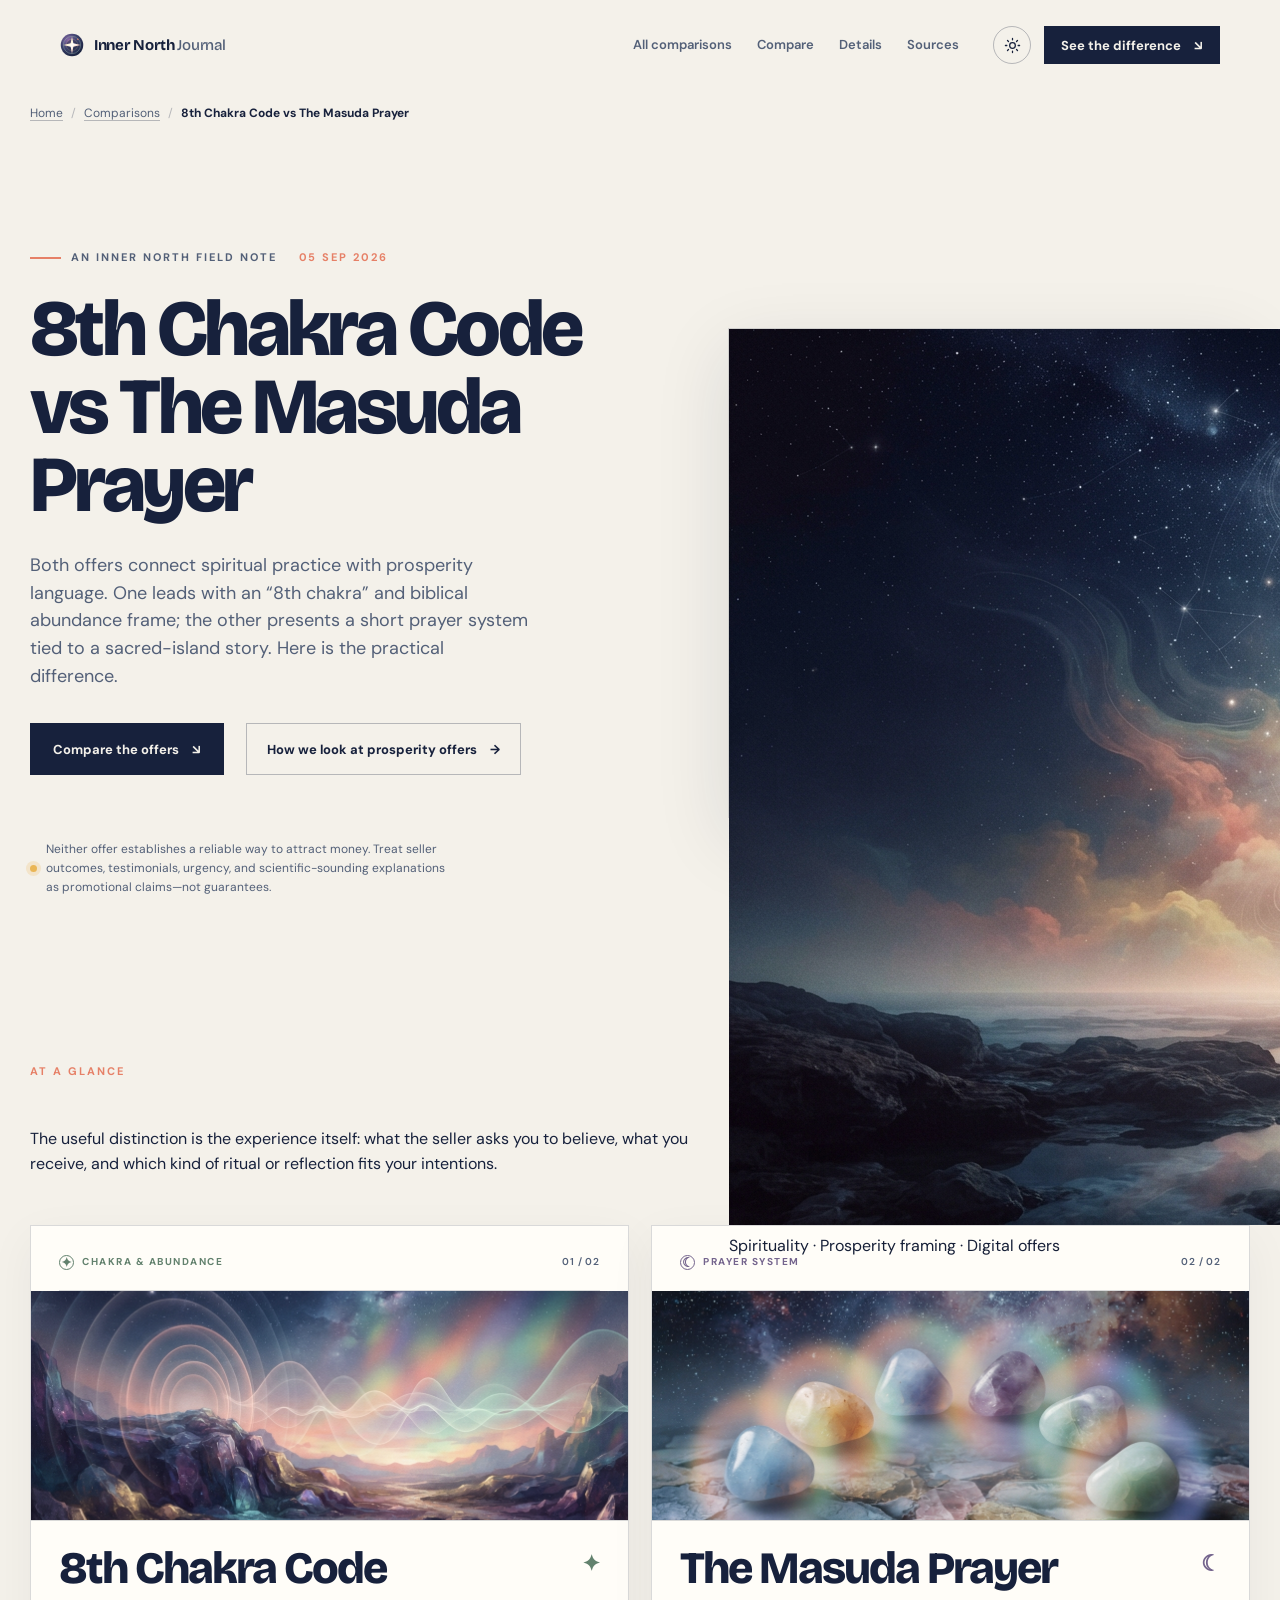
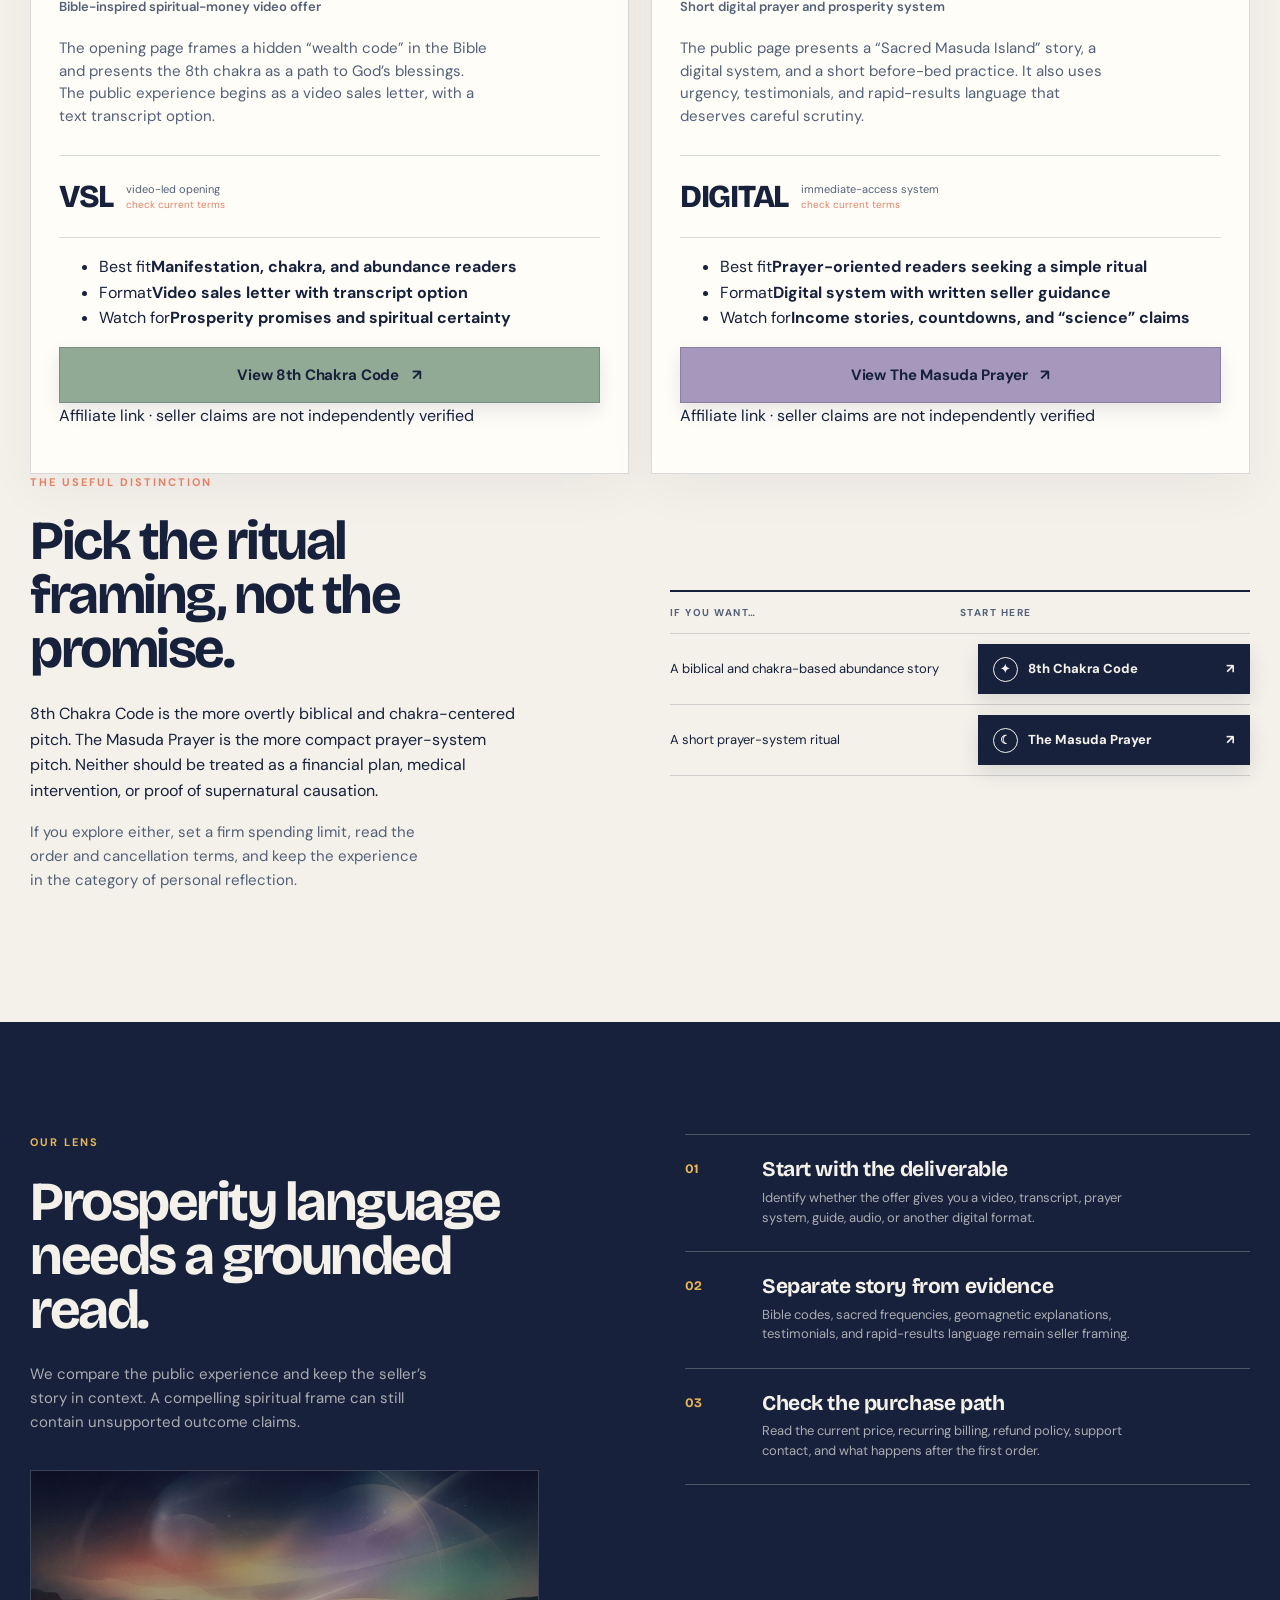
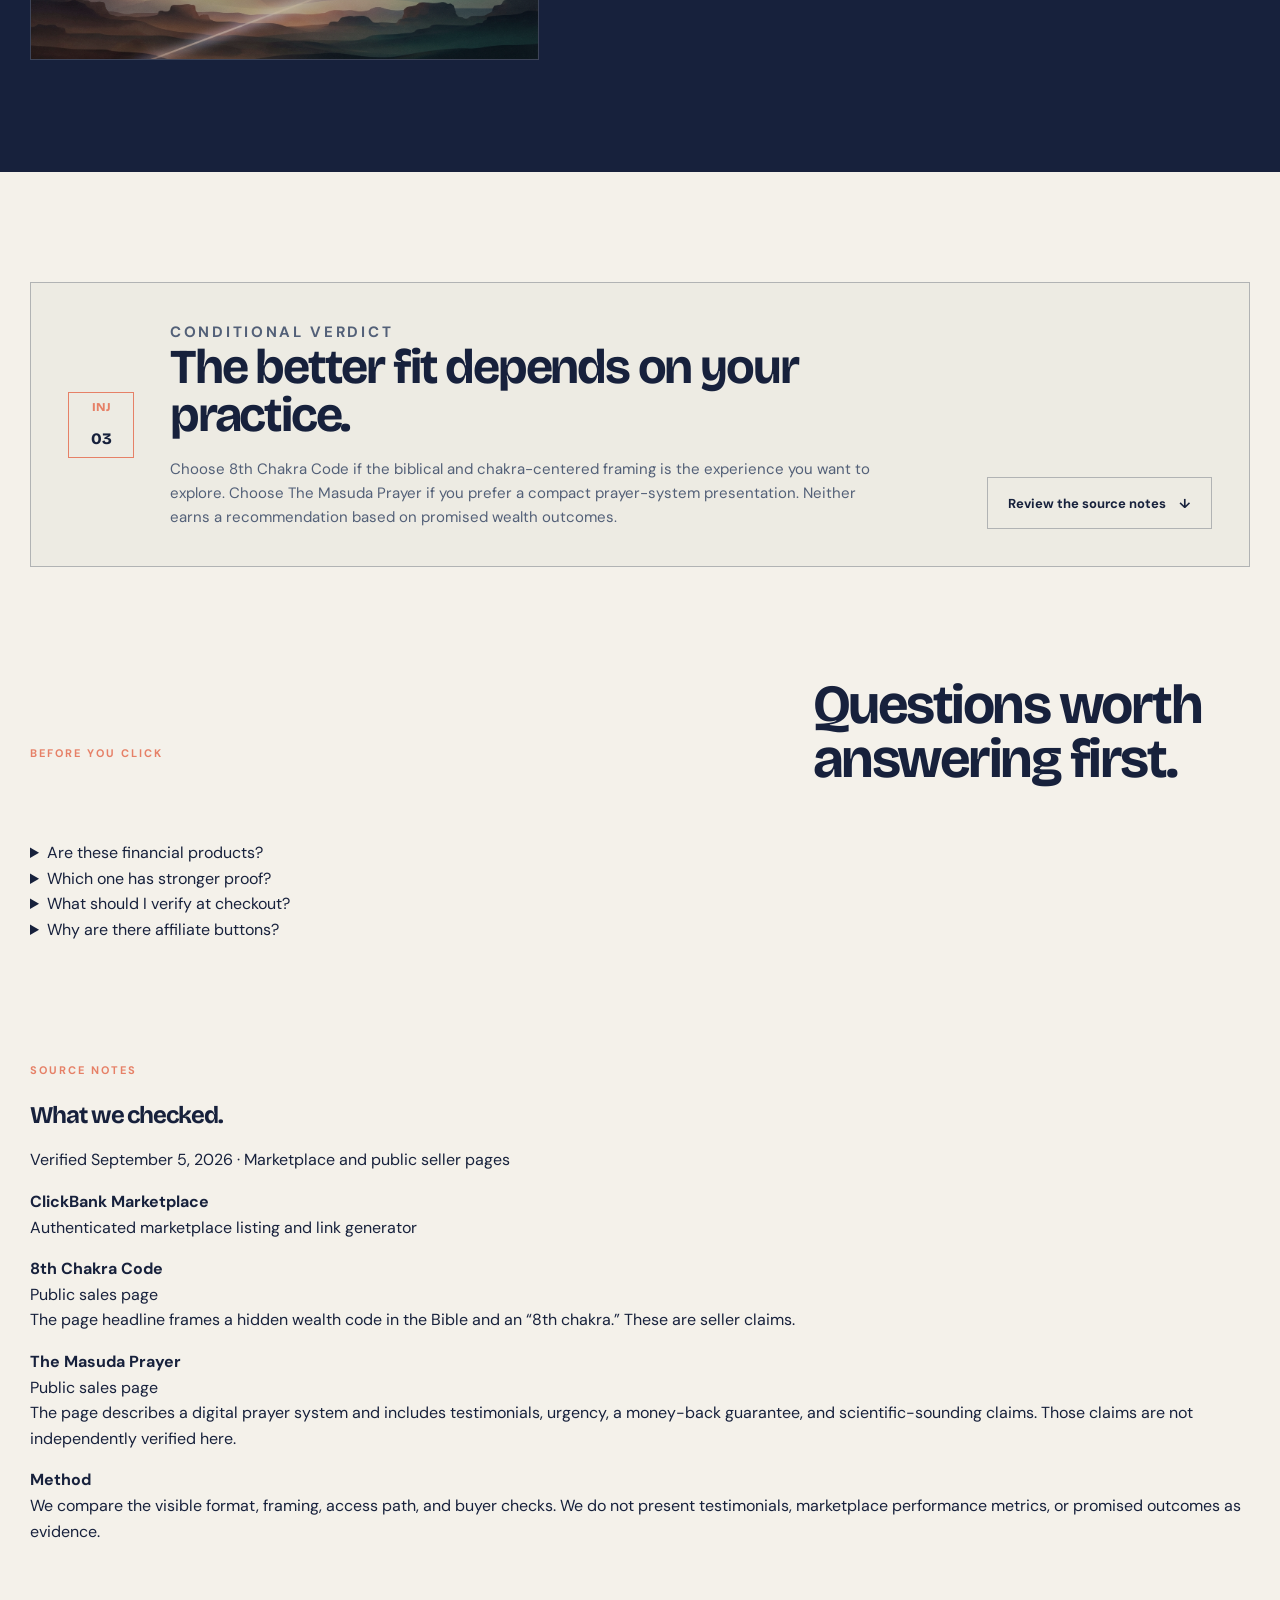
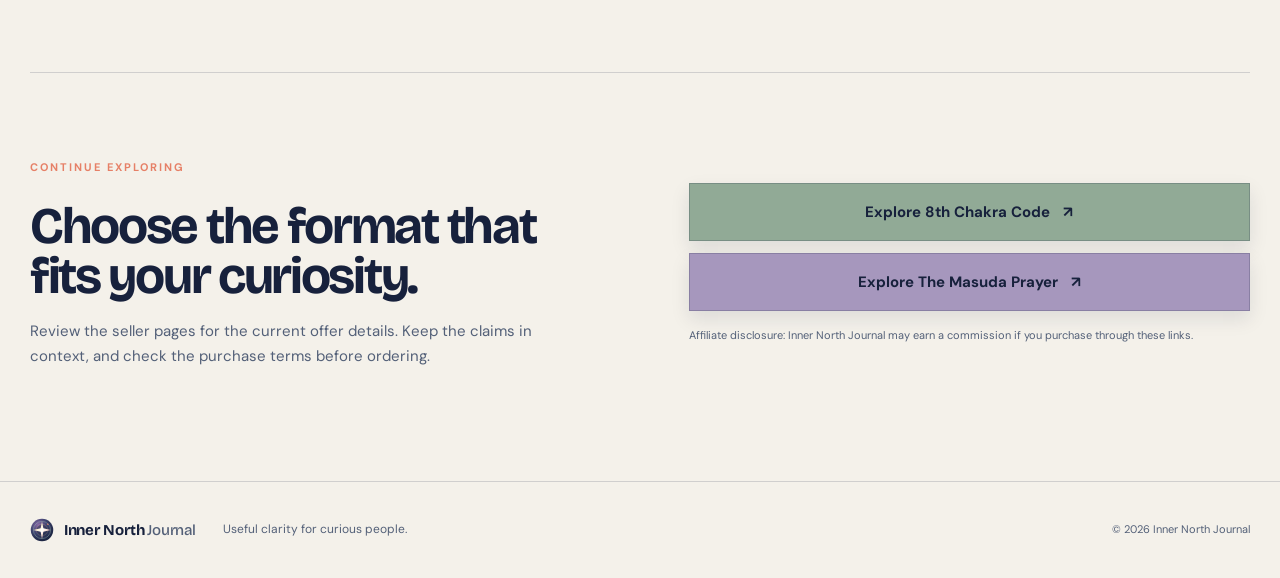
==== commit 7ae449bd: "revert: restore comparison hero geometry" ====
--- a/the-8th-chakra-code-vs-the-masuda-prayer/index.html
+++ b/the-8th-chakra-code-vs-the-masuda-prayer/index.html
@@ -16,7 +16,7 @@
     <link rel="preconnect" href="https://fonts.googleapis.com" />
     <link rel="preconnect" href="https://fonts.gstatic.com" crossorigin />
     <link href="https://fonts.googleapis.com/css2?family=Bricolage+Grotesque:opsz,wght@12..96,500;12..96,700;12..96,800&family=DM+Sans:wght@400;500;600;700&display=swap" rel="stylesheet" />
-    <link rel="stylesheet" href="../styles.css?v=20260905-4" />
+    <link rel="stylesheet" href="../styles.css?v=20260905-3" />
     <script type="application/ld+json">
       {
         "@context": "https://schema.org",
--- a/styles.css
+++ b/styles.css
@@ -73,7 +73,7 @@
 .breadcrumbs a:hover, .breadcrumbs a:focus-visible { color: var(--coral); text-decoration-color: var(--coral); }
 .breadcrumbs [aria-current="page"] { color: var(--ink); font-weight: 700; }
 .breadcrumb-separator { color: var(--line-strong); }
-.hero { min-height: 740px; padding-top: 180px; display: grid; grid-template-columns: minmax(0, .92fr) minmax(430px, .8fr); gap: 8%; align-items: center; }
+.hero { min-height: 820px; padding-top: 180px; display: grid; grid-template-columns: minmax(0, .92fr) minmax(430px, .8fr); gap: 8%; align-items: center; }
 .breadcrumbs + .hero { padding-top: 80px; }
 .eyebrow, .section-kicker { margin: 0 0 24px; color: var(--coral); font-size: 11px; font-weight: 700; letter-spacing: .18em; text-transform: uppercase; }
 .eyebrow { display: flex; align-items: center; gap: 10px; color: var(--ink-soft); }
@@ -94,7 +94,7 @@
 .note-dot { width: 7px; height: 7px; flex: 0 0 auto; border-radius: 50%; background: var(--saffron); box-shadow: 0 0 0 4px color-mix(in srgb, var(--saffron) 22%, transparent); }
 
 .hero-visual { position: relative; min-height: 490px; isolation: isolate; }
-.hero-art { width: 100%; height: 430px; display: block; object-fit: cover; border: 1px solid var(--line); box-shadow: var(--shadow); filter: saturate(.88) contrast(1.02); }
+.hero-art { width: 100%; height: 490px; display: block; object-fit: cover; border: 1px solid var(--line); box-shadow: var(--shadow); filter: saturate(.88) contrast(1.02); }
 html[data-theme='dark'] .hero-art { filter: saturate(.96) brightness(.84) contrast(1.06); }
 .visual-card { position: absolute; z-index: 2; display: grid; min-width: 188px; padding: 17px 17px 15px; background: var(--white); border: 1px solid var(--line); box-shadow: var(--shadow); }
 .visual-card-top { top: 42px; right: 10px; }
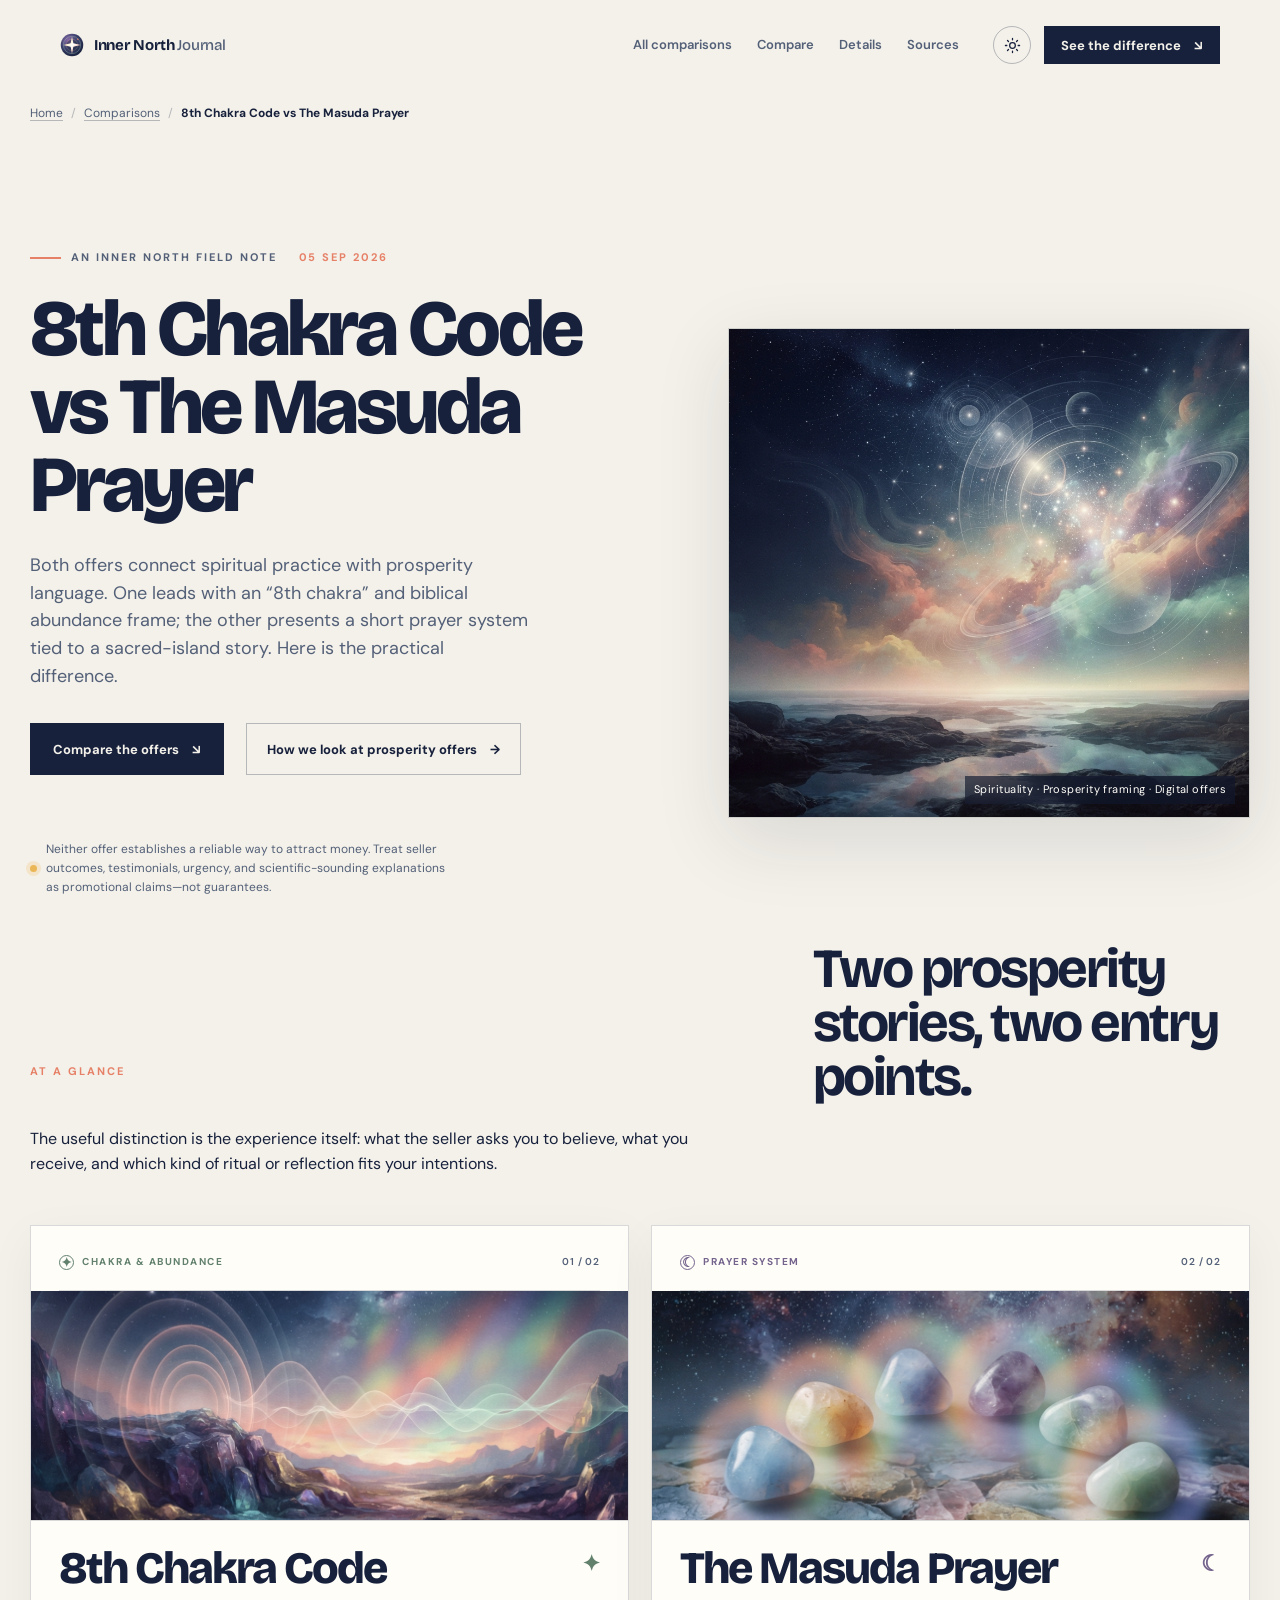
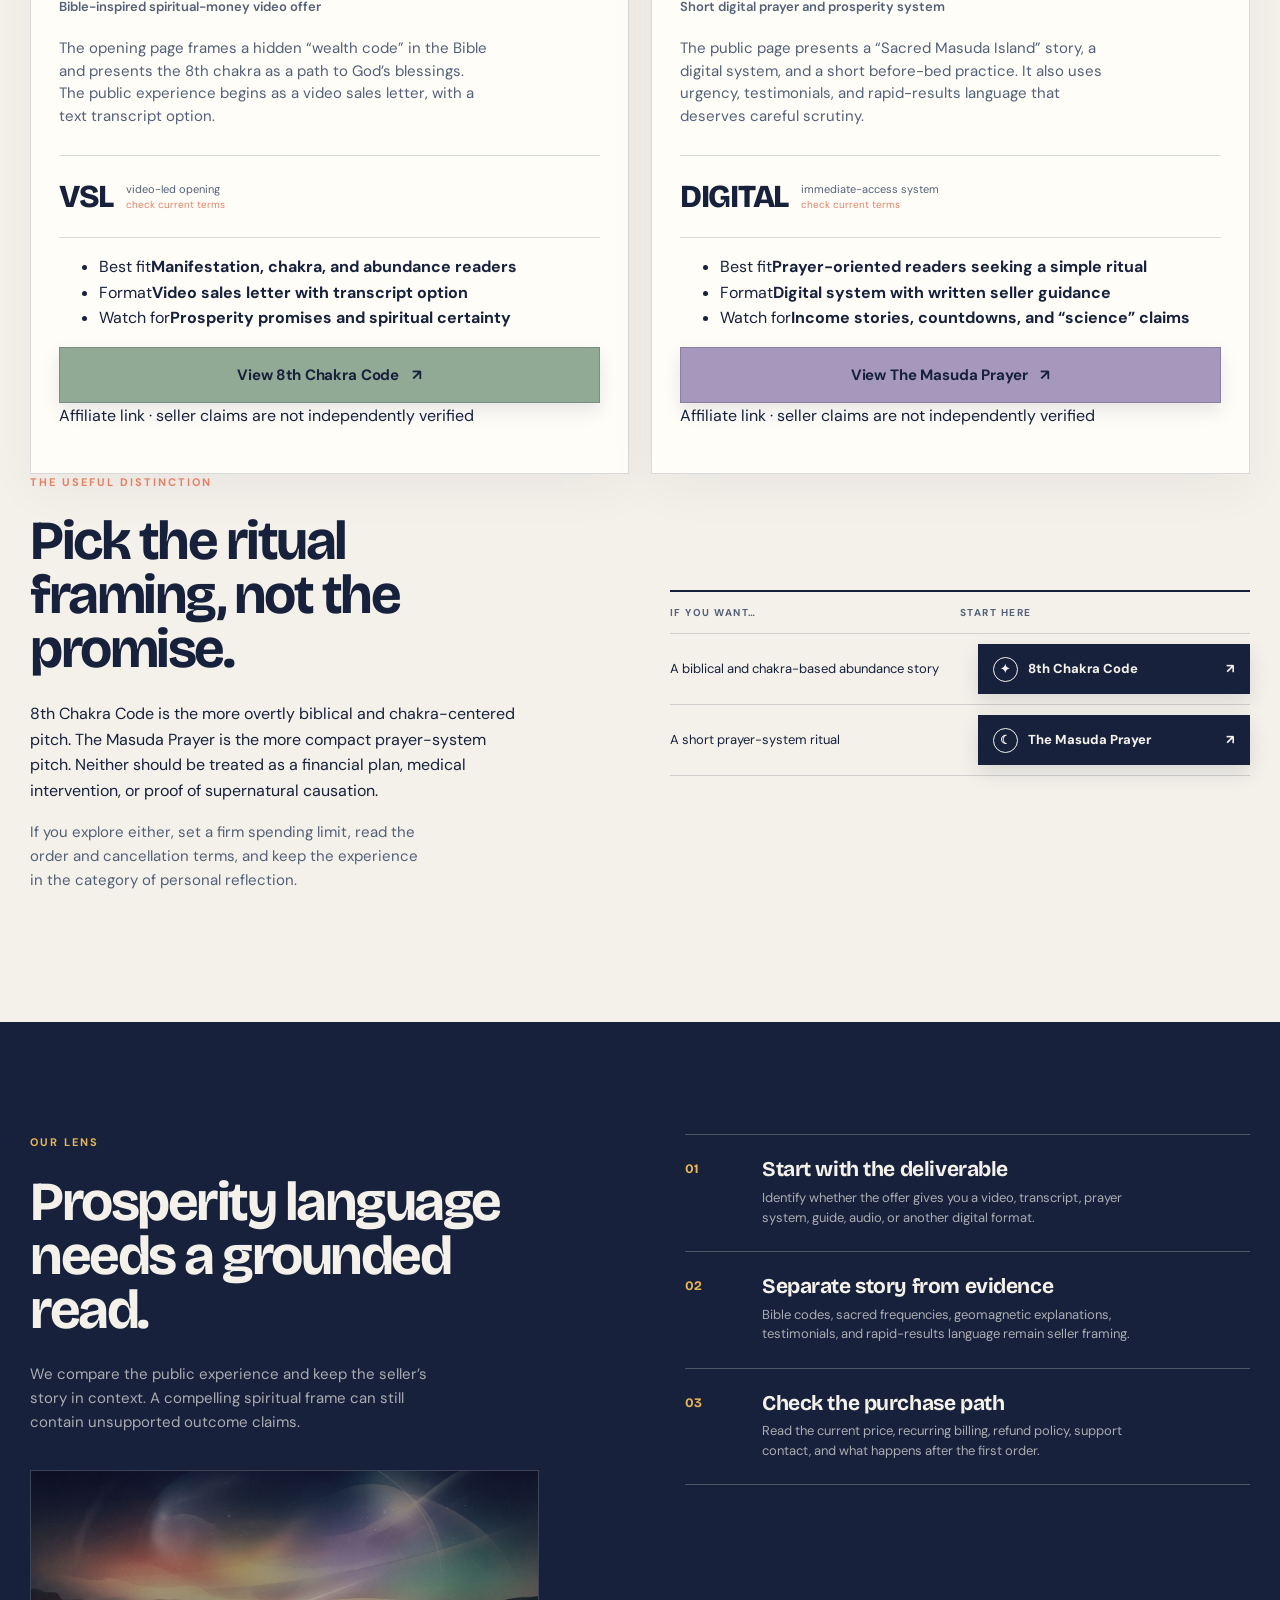
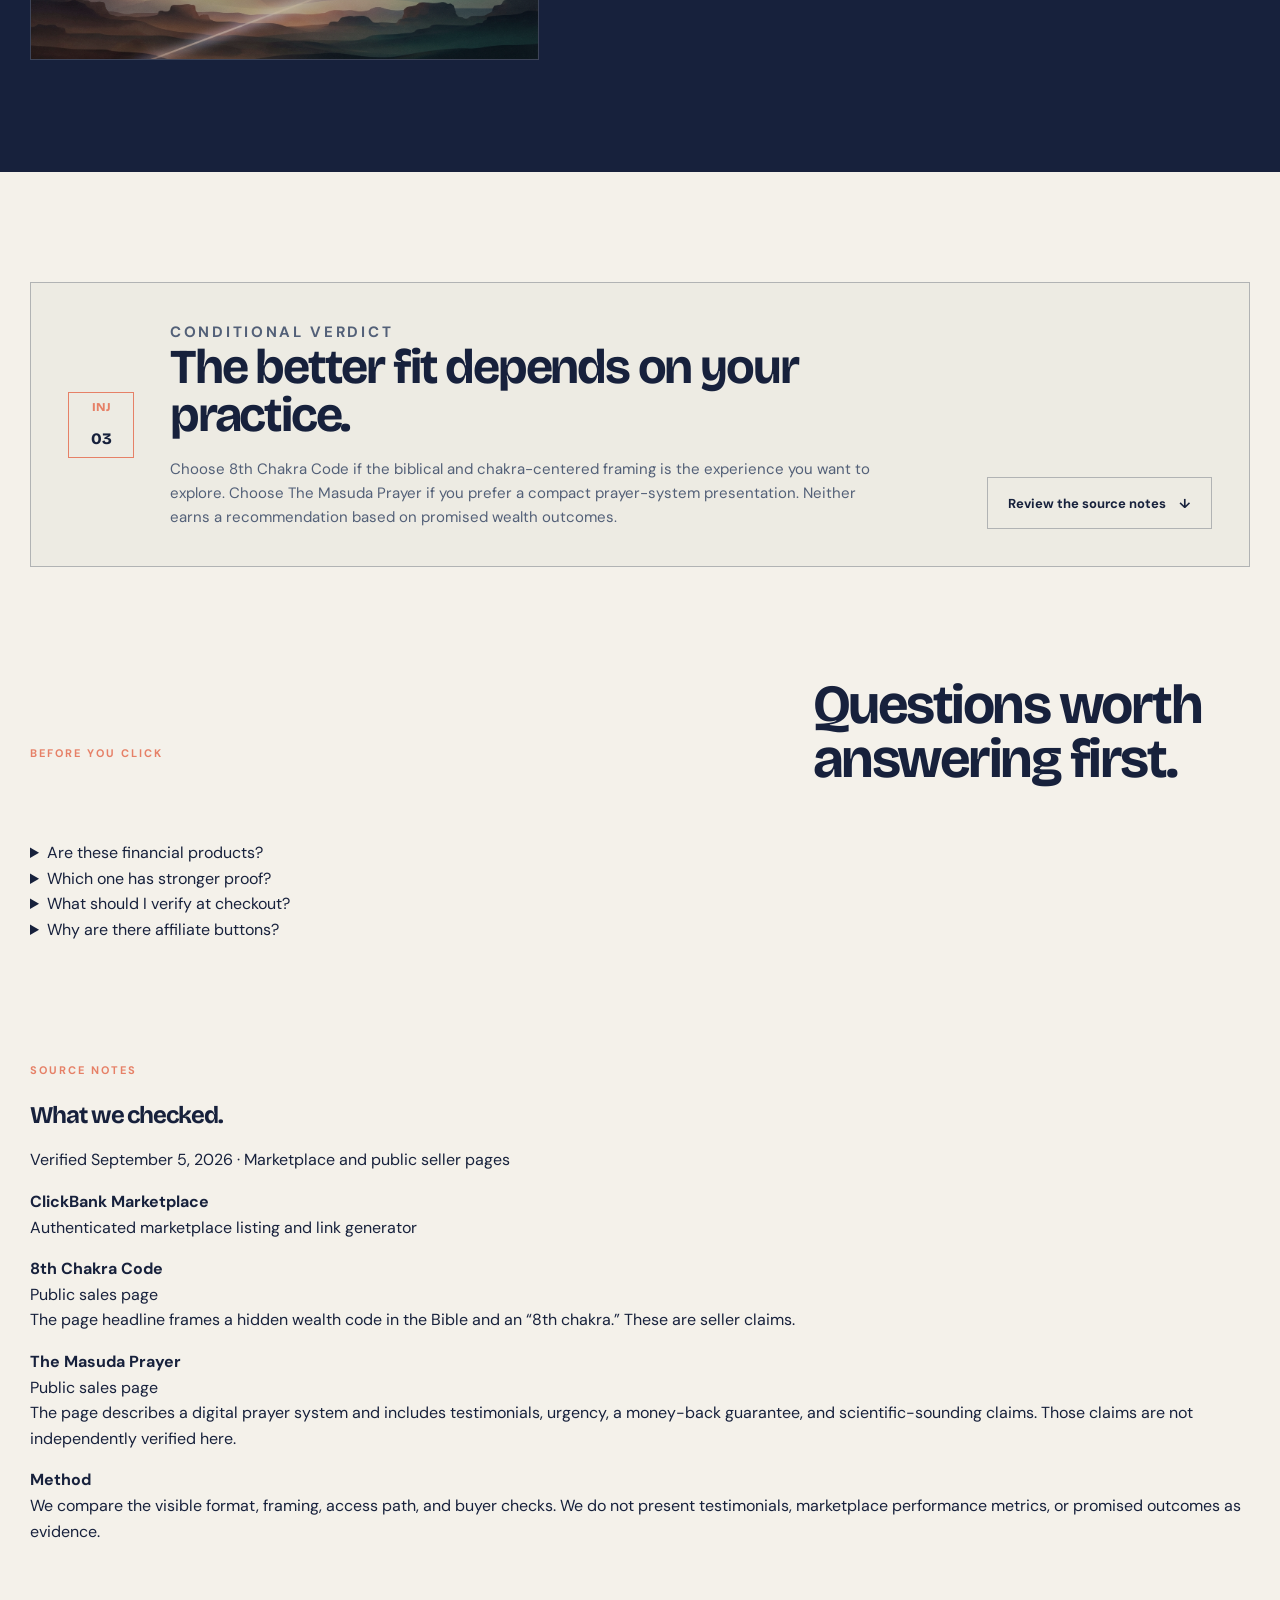
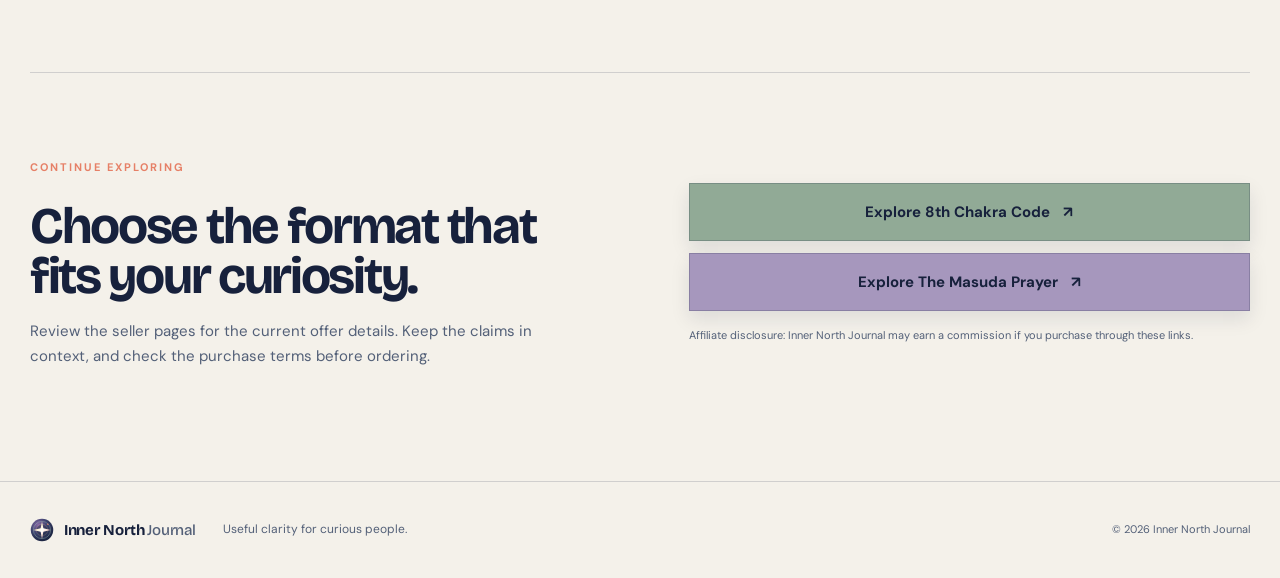
==== commit 85272965: "fix: contain chakra comparison hero image" ====
--- a/the-8th-chakra-code-vs-the-masuda-prayer/index.html
+++ b/the-8th-chakra-code-vs-the-masuda-prayer/index.html
@@ -16,7 +16,7 @@
     <link rel="preconnect" href="https://fonts.googleapis.com" />
     <link rel="preconnect" href="https://fonts.gstatic.com" crossorigin />
     <link href="https://fonts.googleapis.com/css2?family=Bricolage+Grotesque:opsz,wght@12..96,500;12..96,700;12..96,800&family=DM+Sans:wght@400;500;600;700&display=swap" rel="stylesheet" />
-    <link rel="stylesheet" href="../styles.css?v=20260905-3" />
+    <link rel="stylesheet" href="../styles.css?v=20260905-4" />
     <script type="application/ld+json">
       {
         "@context": "https://schema.org",
--- a/styles.css
+++ b/styles.css
@@ -96,6 +96,9 @@
 .hero-visual { position: relative; min-height: 490px; isolation: isolate; }
 .hero-art { width: 100%; height: 490px; display: block; object-fit: cover; border: 1px solid var(--line); box-shadow: var(--shadow); filter: saturate(.88) contrast(1.02); }
 html[data-theme='dark'] .hero-art { filter: saturate(.96) brightness(.84) contrast(1.06); }
+.hero > .hero-art { position: relative; overflow: hidden; }
+.hero > .hero-art img { width: 100%; height: 100%; display: block; object-fit: cover; object-position: 62% 43%; }
+.hero-art-caption { position: absolute; right: 14px; bottom: 13px; padding: 7px 9px; color: #fffdf8; background: rgba(18, 26, 49, .64); backdrop-filter: blur(10px); -webkit-backdrop-filter: blur(10px); font-size: 11px; line-height: 1.25; letter-spacing: .04em; text-align: right; }
 .visual-card { position: absolute; z-index: 2; display: grid; min-width: 188px; padding: 17px 17px 15px; background: var(--white); border: 1px solid var(--line); box-shadow: var(--shadow); }
 .visual-card-top { top: 42px; right: 10px; }
 .visual-card-bottom { bottom: 45px; left: 12px; }
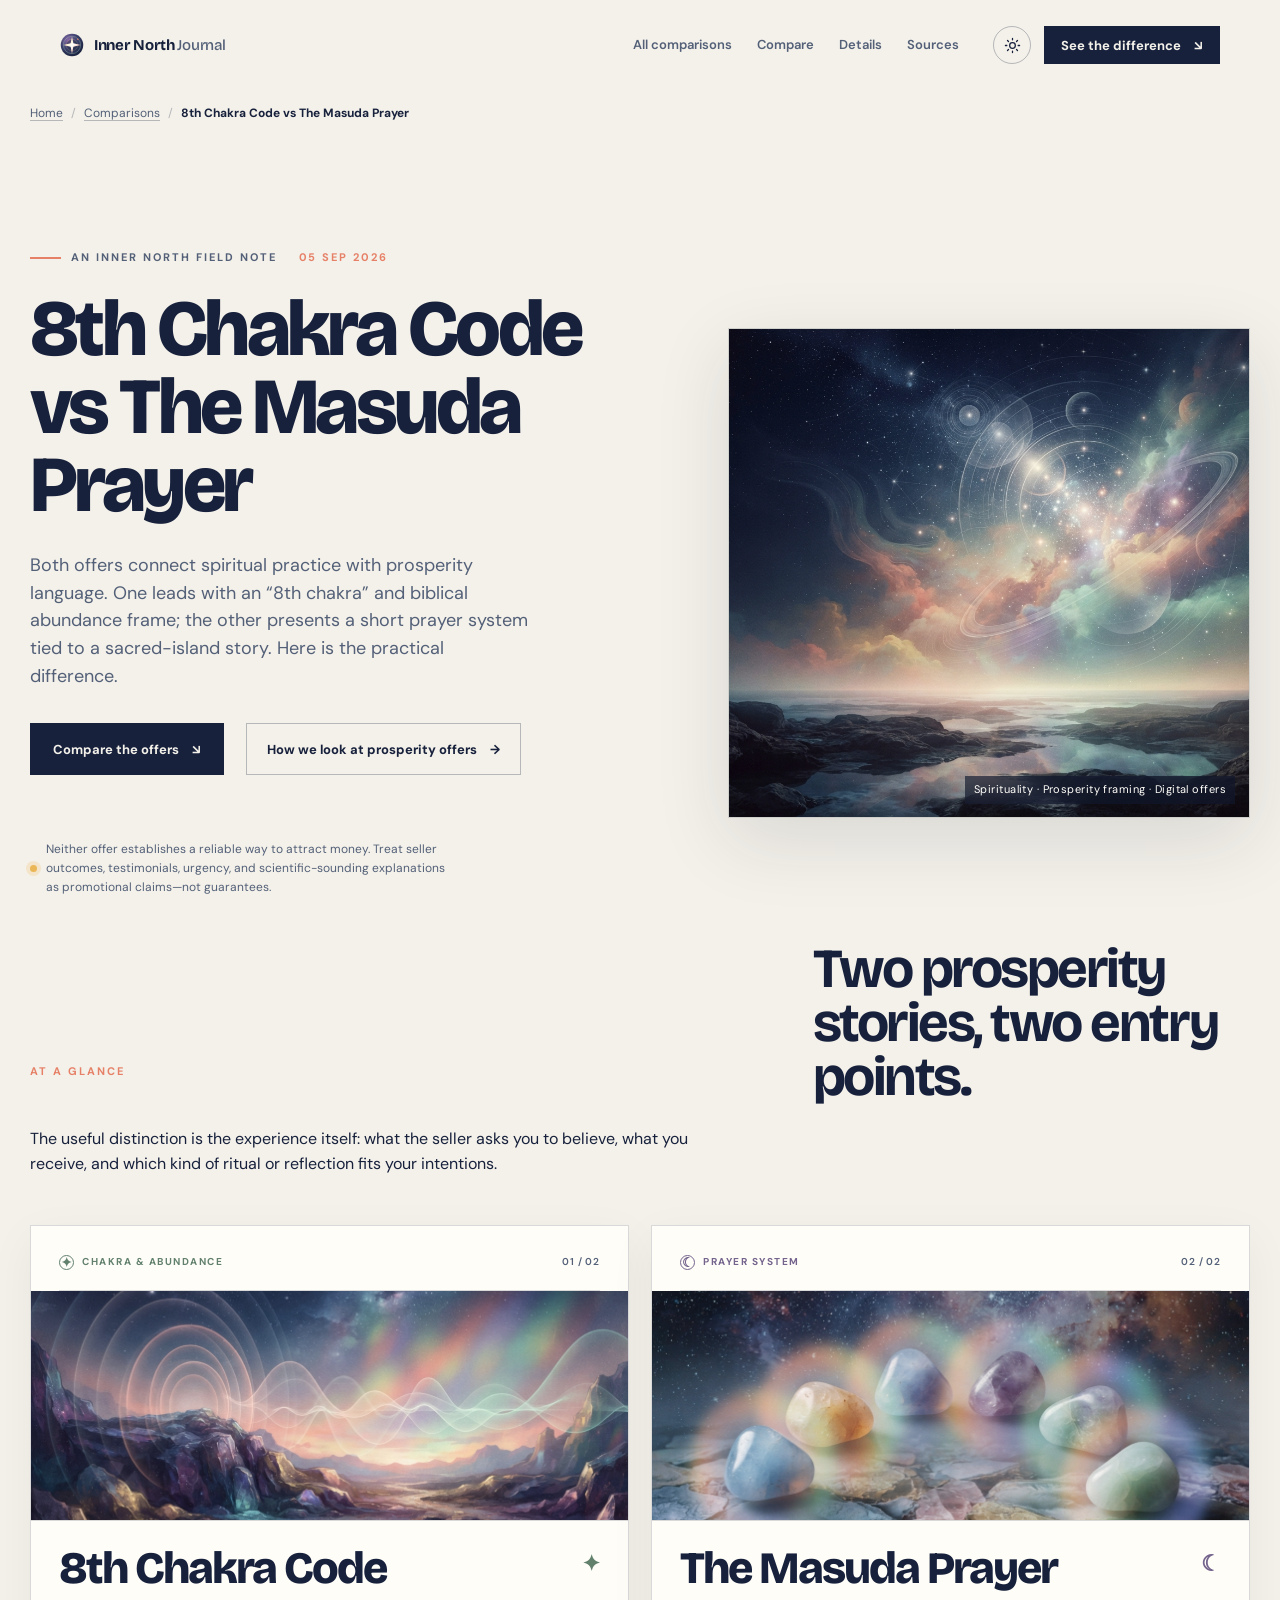
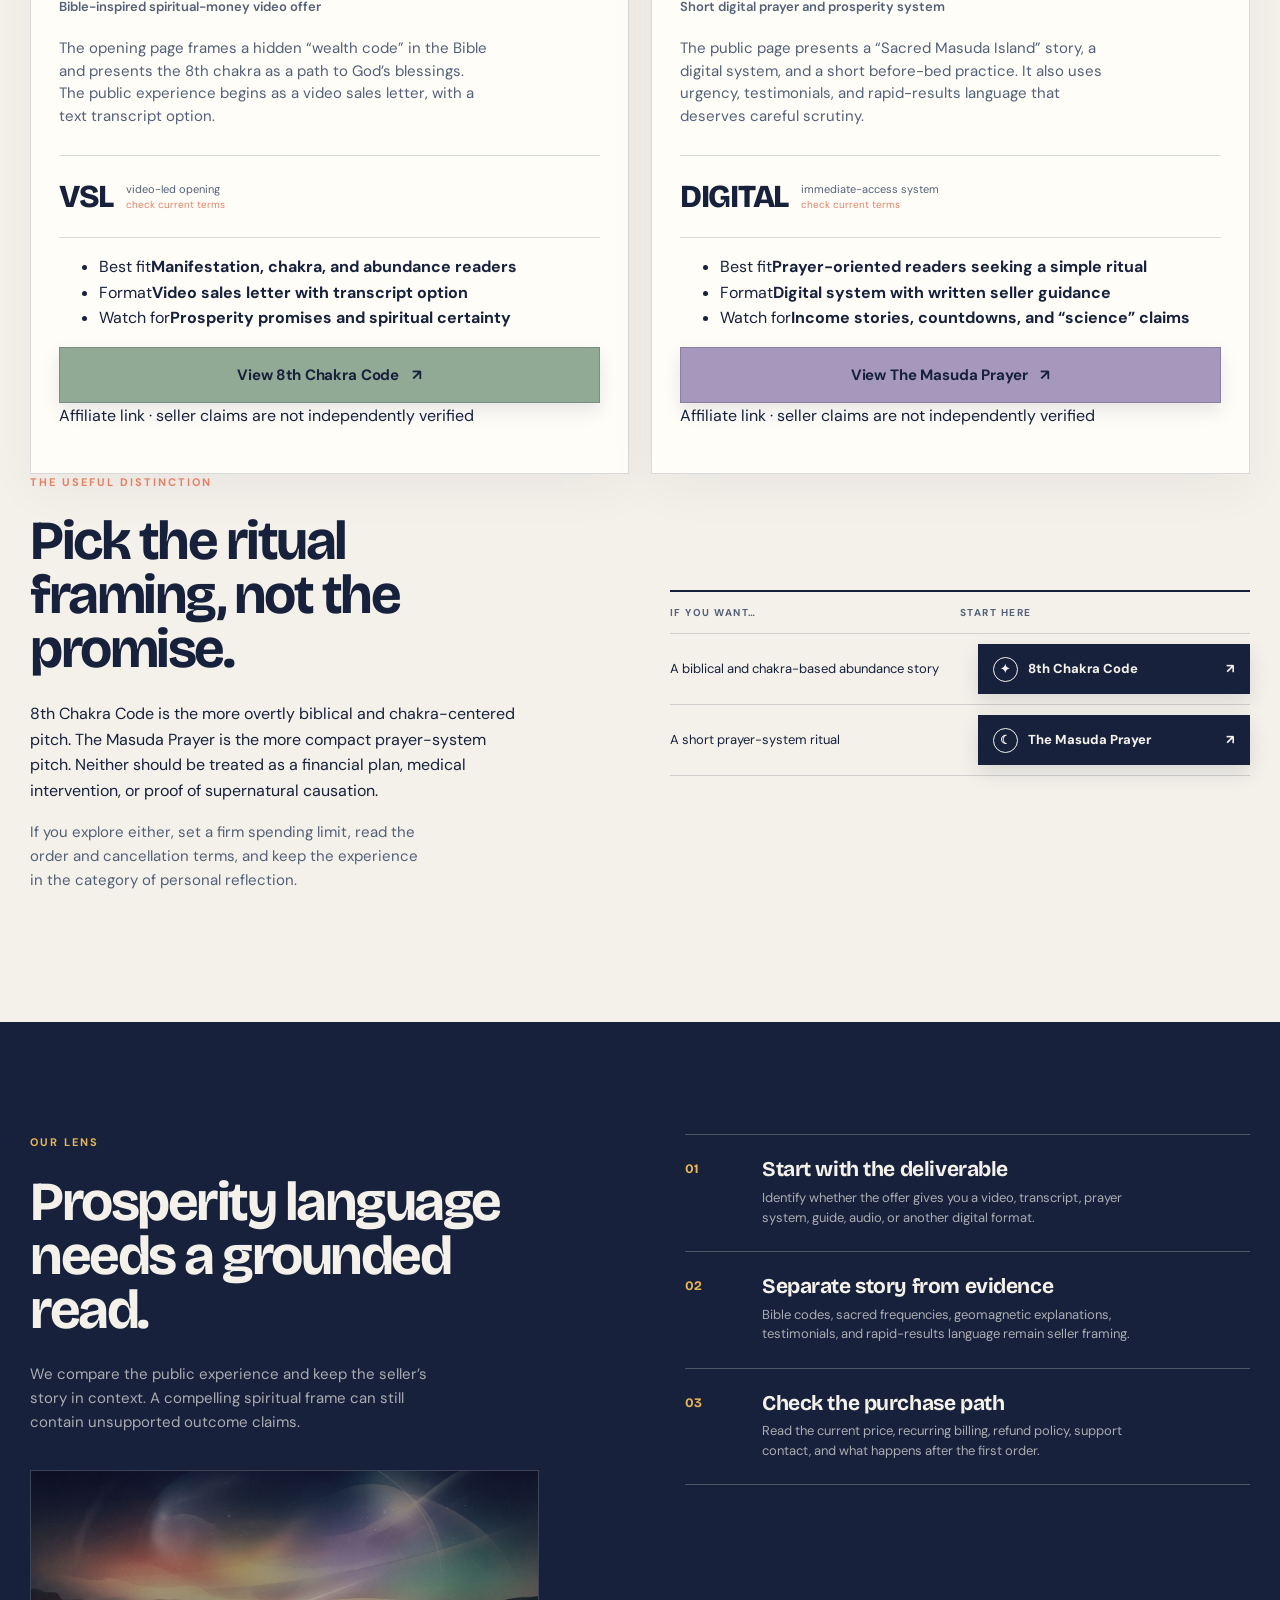
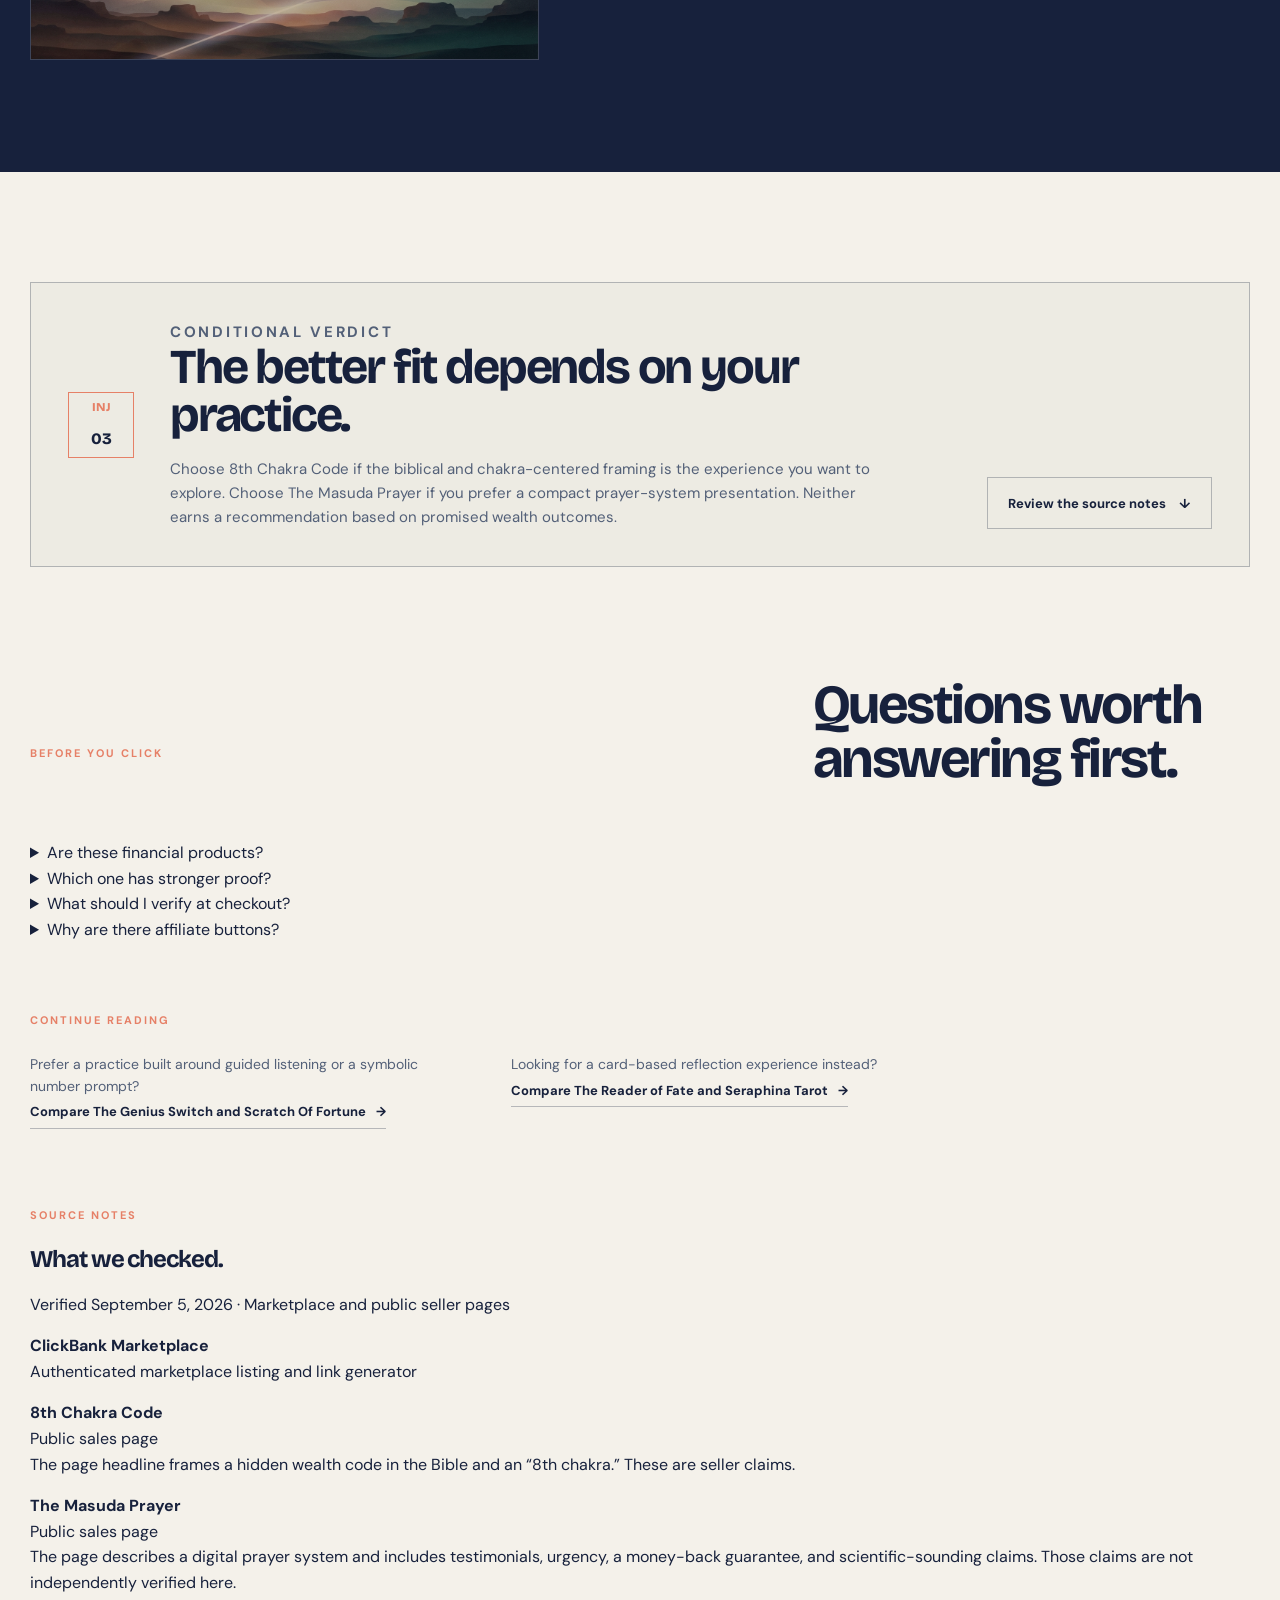
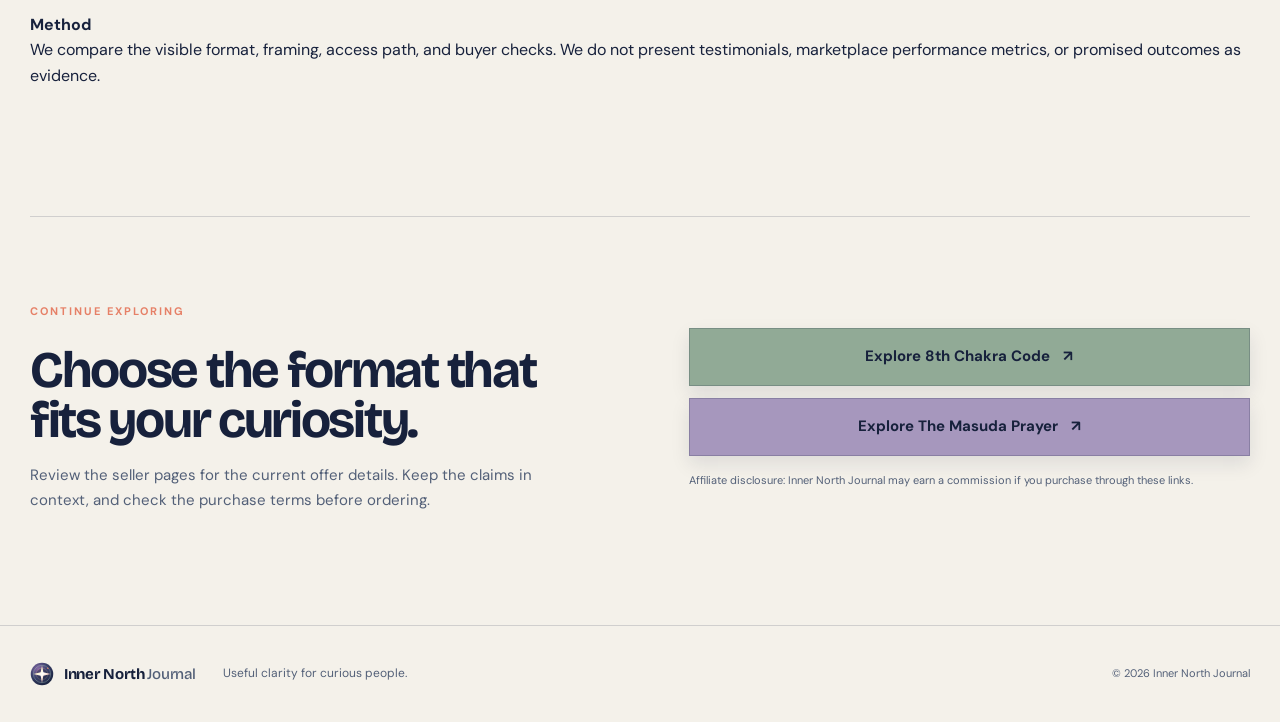
==== commit e0ada215: "seo: strengthen comparison interlinking" ====
--- a/the-8th-chakra-code-vs-the-masuda-prayer/index.html
+++ b/the-8th-chakra-code-vs-the-masuda-prayer/index.html
@@ -16,7 +16,7 @@
     <link rel="preconnect" href="https://fonts.googleapis.com" />
     <link rel="preconnect" href="https://fonts.gstatic.com" crossorigin />
     <link href="https://fonts.googleapis.com/css2?family=Bricolage+Grotesque:opsz,wght@12..96,500;12..96,700;12..96,800&family=DM+Sans:wght@400;500;600;700&display=swap" rel="stylesheet" />
-    <link rel="stylesheet" href="../styles.css?v=20260905-4" />
+    <link rel="stylesheet" href="../styles.css?v=20260905-5" />
     <script type="application/ld+json">
       {
         "@context": "https://schema.org",
@@ -30,6 +30,17 @@
         "author": { "@type": "Organization", "name": "Inner North Journal", "url": "https://innernorthjournal.com/" },
         "publisher": { "@type": "Organization", "name": "Inner North Journal", "url": "https://innernorthjournal.com/" },
         "mainEntityOfPage": { "@type": "WebPage", "@id": "https://innernorthjournal.com/the-8th-chakra-code-vs-the-masuda-prayer/" }
+      }
+    </script>
+    <script type="application/ld+json">
+      {
+        "@context": "https://schema.org",
+        "@type": "BreadcrumbList",
+        "itemListElement": [
+          { "@type": "ListItem", "position": 1, "name": "Inner North Journal", "item": "https://innernorthjournal.com/" },
+          { "@type": "ListItem", "position": 2, "name": "Comparisons", "item": "https://innernorthjournal.com/#comparisons" },
+          { "@type": "ListItem", "position": 3, "name": "8th Chakra Code vs The Masuda Prayer", "item": "https://innernorthjournal.com/the-8th-chakra-code-vs-the-masuda-prayer/" }
+        ]
       }
     </script>
   </head>
@@ -97,6 +108,8 @@
 
       <section class="faq-section section-shell" aria-labelledby="faq-title"><div class="section-heading"><p class="section-kicker">Before you click</p><h2 id="faq-title">Questions worth answering first.</h2></div><div class="faq-grid"><details><summary>Are these financial products?</summary><p>No. They are spiritual digital offers that use prosperity language. Do not treat them as investing, income, debt, or financial-advice products.</p></details><details><summary>Which one has stronger proof?</summary><p>Neither has proof here of attracting money or changing financial outcomes. This comparison evaluates format and marketing framing, not the truth of supernatural or scientific claims.</p></details><details><summary>What should I verify at checkout?</summary><p>Check the total price, recurring charges, refund window, delivery method, support contact, and whether an upsell is included or optional.</p></details><details><summary>Why are there affiliate buttons?</summary><p>Inner North Journal may earn a commission if you purchase through a link. That does not change the criteria or turn seller claims into verified facts.</p></details></div></section>
 
+      <section class="related-section section-shell" aria-labelledby="related-title"><p class="section-kicker" id="related-title">Continue reading</p><ul class="related-links"><li>Prefer a practice built around guided listening or a symbolic number prompt?<br /><a class="text-link" href="../the-genius-switch-vs-scratch-of-fortune/">Compare The Genius Switch and Scratch Of Fortune <span aria-hidden="true">→</span></a></li><li>Looking for a card-based reflection experience instead?<br /><a class="text-link" href="../the-reader-of-fate-vs-seraphina-tarot/">Compare The Reader of Fate and Seraphina Tarot <span aria-hidden="true">→</span></a></li></ul></section>
+
       <section class="sources-section section-shell" id="sources" aria-labelledby="sources-title"><div class="sources-shell"><div><p class="section-kicker">Source notes</p><h2 id="sources-title">What we checked.</h2><p class="source-date">Verified September 5, 2026 · Marketplace and public seller pages</p></div><div class="source-list"><p><strong>ClickBank Marketplace</strong><br /><a href="https://accounts.clickbank.com/master/dashboard/affiliate-marketplace" target="_blank" rel="noopener noreferrer">Authenticated marketplace listing and link generator</a></p><p><strong>8th Chakra Code</strong><br /><a href="https://8thchakracode.com/go-vsl622613" target="_blank" rel="noopener noreferrer">Public sales page</a><br />The page headline frames a hidden wealth code in the Bible and an “8th chakra.” These are seller claims.</p><p><strong>The Masuda Prayer</strong><br /><a href="https://www.wealthswitch.co/masuda-v1" target="_blank" rel="noopener noreferrer">Public sales page</a><br />The page describes a digital prayer system and includes testimonials, urgency, a money-back guarantee, and scientific-sounding claims. Those claims are not independently verified here.</p><p><strong>Method</strong><br />We compare the visible format, framing, access path, and buyer checks. We do not present testimonials, marketplace performance metrics, or promised outcomes as evidence.</p></div></div></section>
 
       <section class="bottom-cta section-shell" aria-labelledby="bottom-cta-title"><div class="bottom-cta-copy"><p class="section-kicker">Continue exploring</p><h2 id="bottom-cta-title">Choose the format that fits your curiosity.</h2><p>Review the seller pages for the current offer details. Keep the claims in context, and check the purchase terms before ordering.</p></div><div class="bottom-cta-actions"><a class="button button-vibrations" href="https://93f79iqe3foe1a1zm4t5fnev54.hop.clickbank.net" target="_blank" rel="sponsored nofollow noopener noreferrer">Explore 8th Chakra Code <span aria-hidden="true">↗</span></a><a class="button button-seer" href="https://6f38872g172e3dbys216o0eq51.hop.clickbank.net" target="_blank" rel="sponsored nofollow noopener noreferrer">Explore The Masuda Prayer <span aria-hidden="true">↗</span></a><p class="bottom-cta-note">Affiliate disclosure: Inner North Journal may earn a commission if you purchase through these links.</p></div></section>
--- a/styles.css
+++ b/styles.css
@@ -245,7 +245,9 @@
 .verdict-link { align-self: end; white-space: nowrap; }
 
 .related-section { margin-top: -50px; padding-bottom: 78px; }
-.related-section > p:last-child { margin-bottom: 0; color: var(--ink-soft); }
+.related-links { display: grid; grid-template-columns: repeat(2, minmax(0, 1fr)); gap: 16px 42px; max-width: 920px; margin: 0; padding: 0; list-style: none; }
+.related-links li { color: var(--ink-soft); font-size: 14px; line-height: 1.55; }
+.related-links .text-link { display: inline-flex; margin-top: 5px; }
 
 .sources-section { padding-bottom: 112px; scroll-margin-top: 90px; }
 .sources-heading { display: grid; grid-template-columns: 1fr 1.2fr 1fr; gap: 7%; align-items: end; margin-bottom: 40px; }
@@ -343,6 +345,7 @@
   .verdict-section { padding-top: 80px; padding-bottom: 80px; }
   .verdict-card { grid-template-columns: 1fr; gap: 22px; padding: 23px; }
   .verdict-link { grid-column: auto; }
+  .related-links { grid-template-columns: 1fr; gap: 20px; }
   .bottom-cta { grid-template-columns: 1fr; gap: 34px; padding-top: 72px; padding-bottom: 80px; }
   .related-section { margin-top: -32px; padding-bottom: 58px; }
   .sources-section { padding-bottom: 80px; }
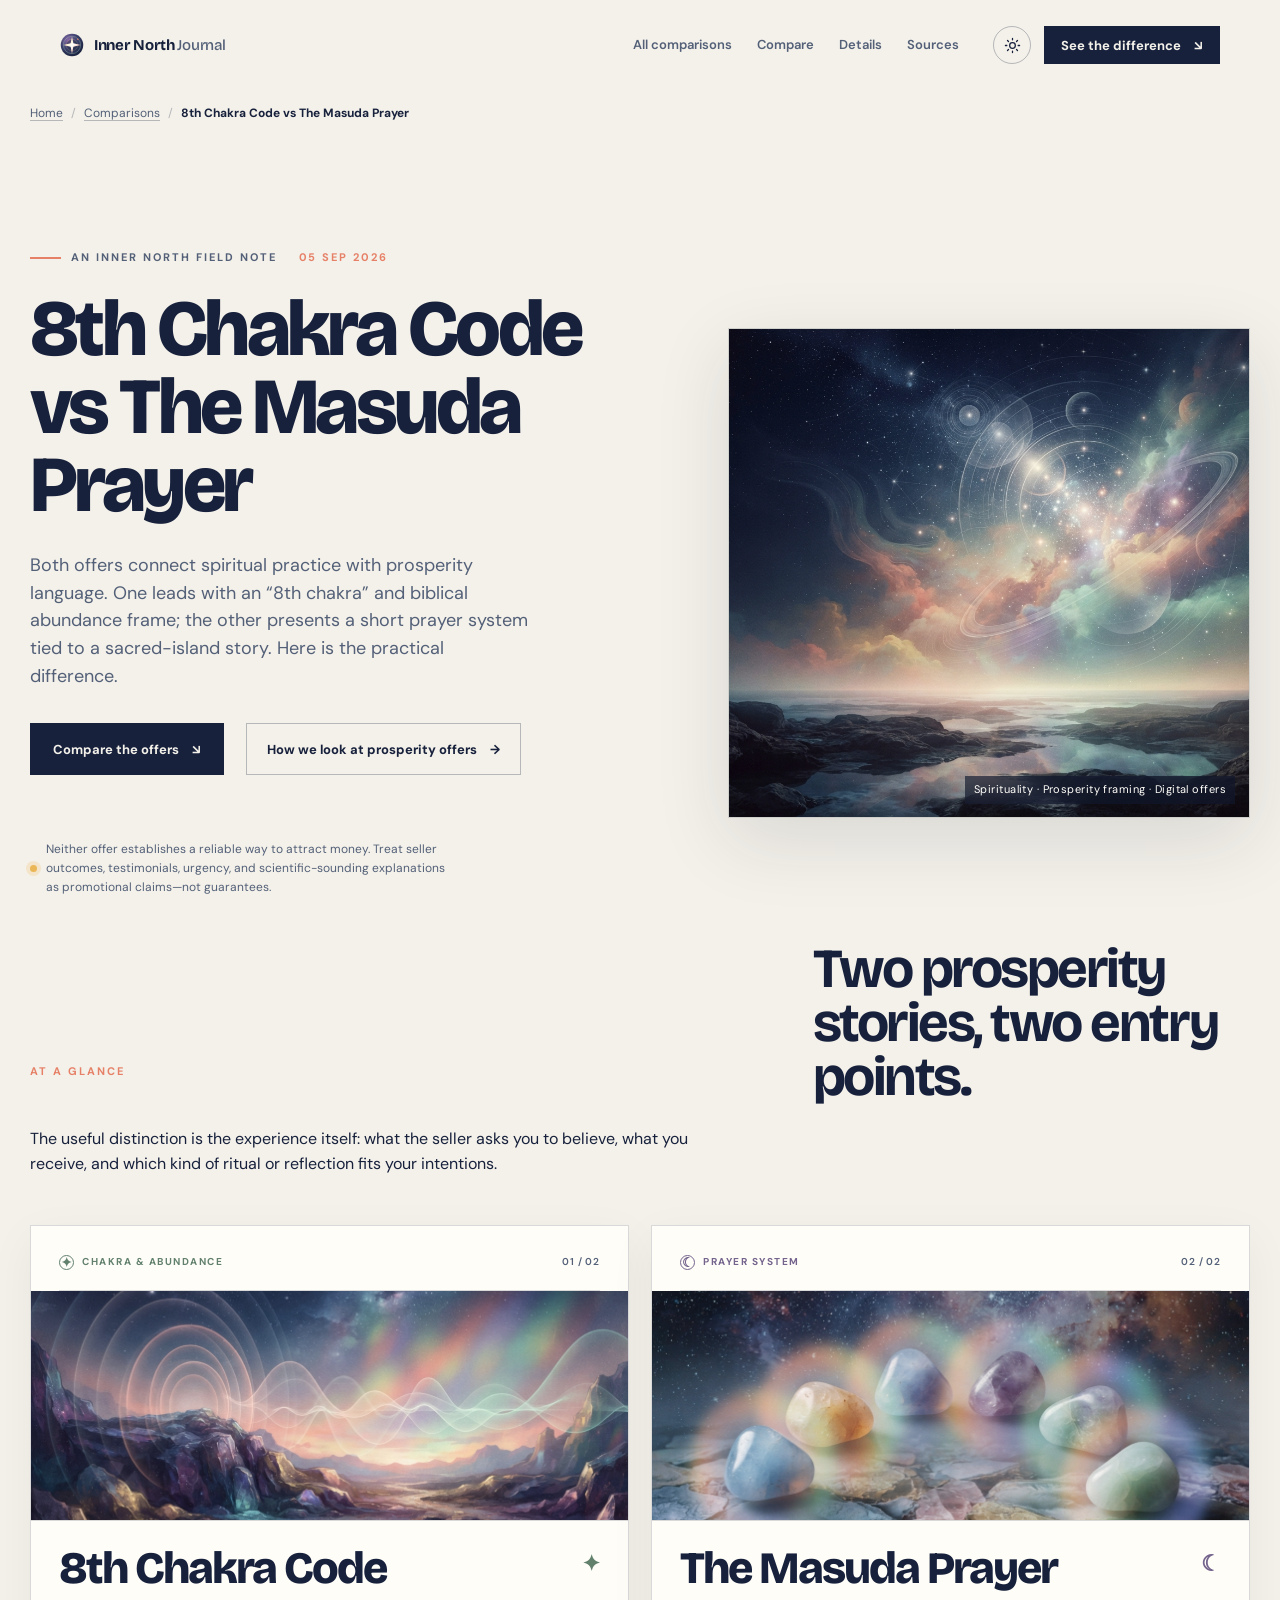
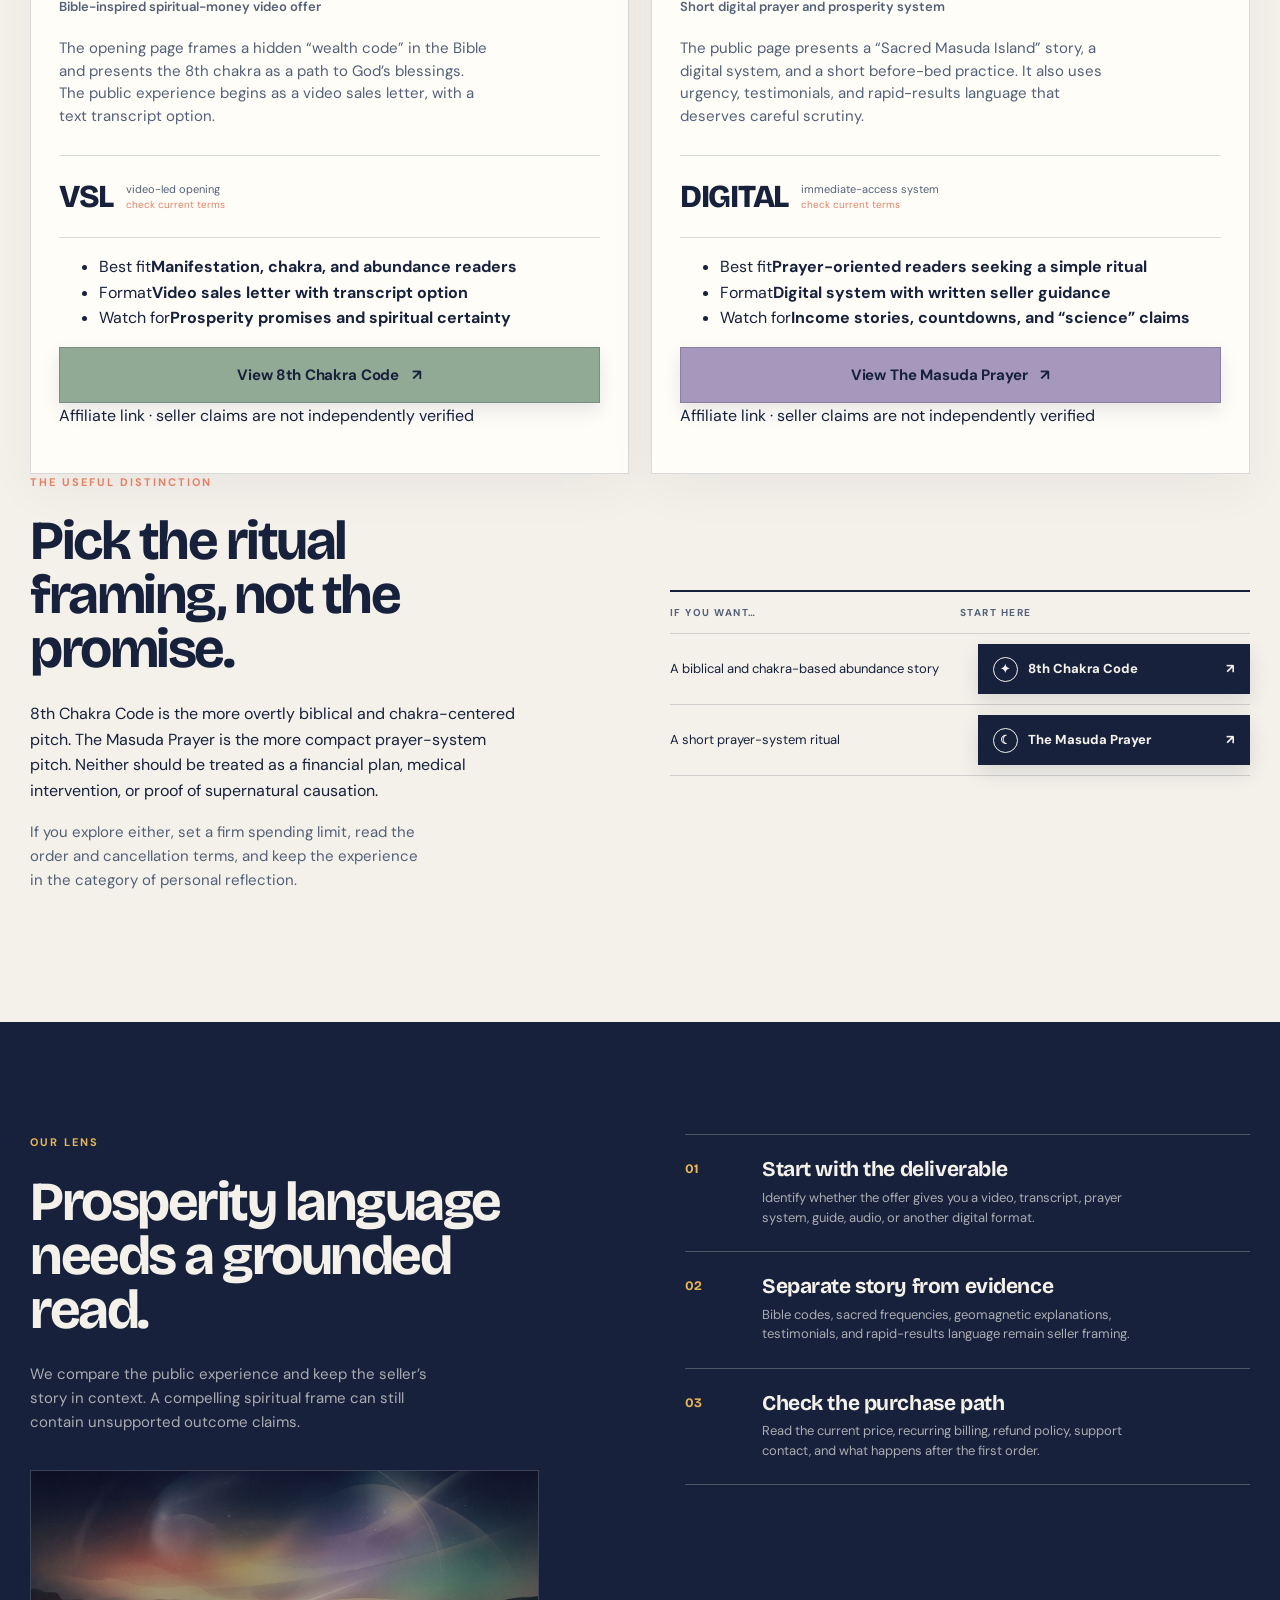
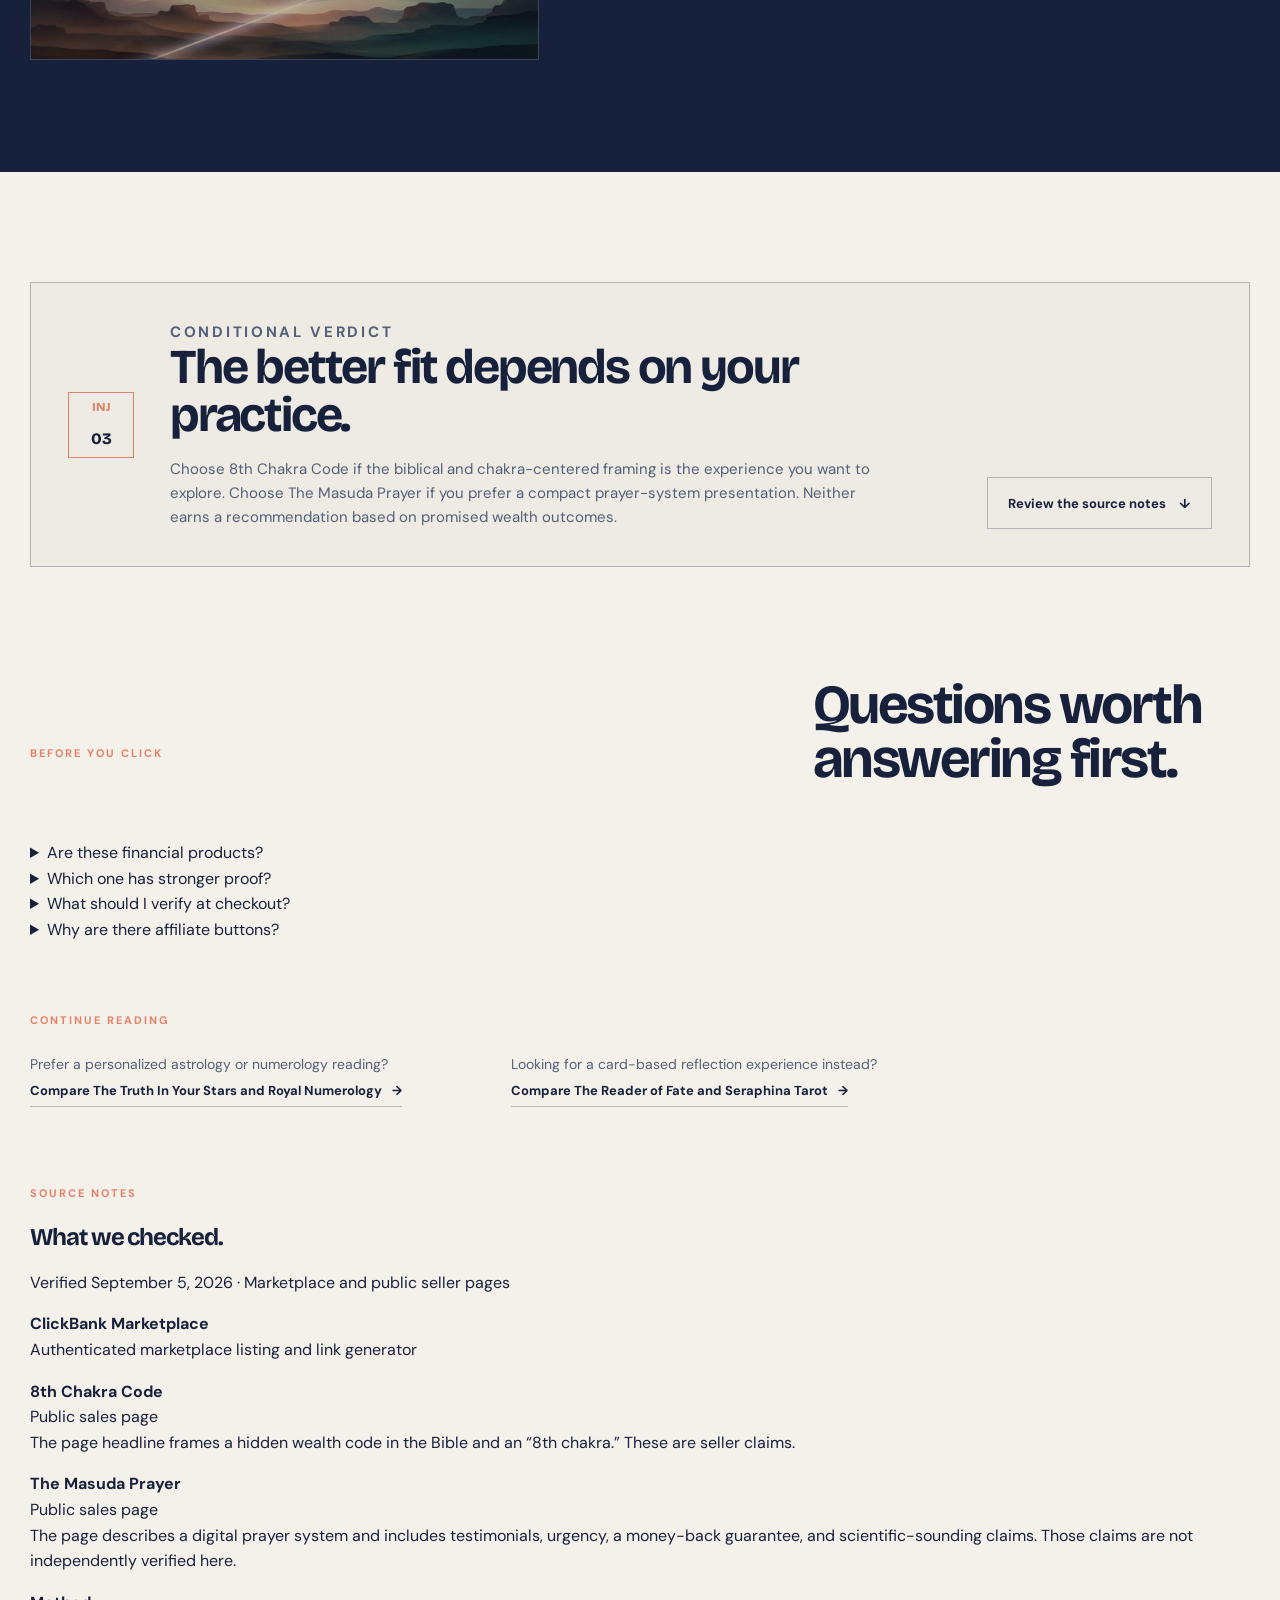
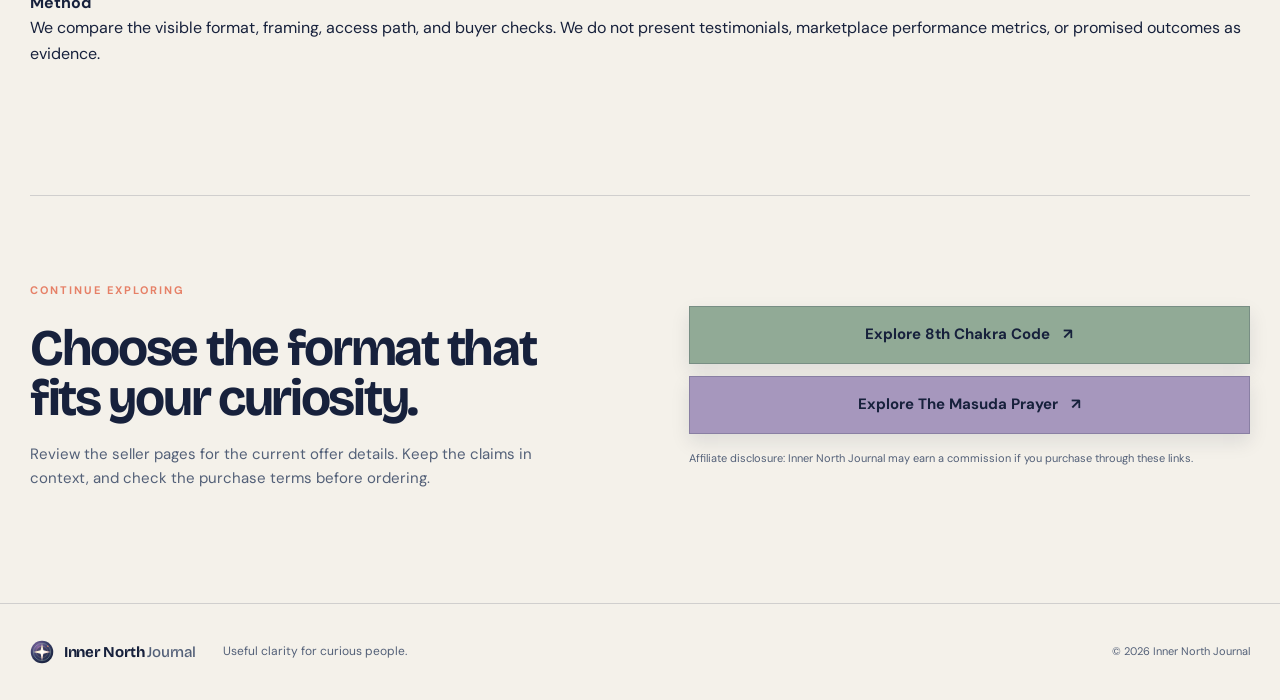
==== commit dd9ade45: "feat: add astrology and numerology comparison" ====
--- a/the-8th-chakra-code-vs-the-masuda-prayer/index.html
+++ b/the-8th-chakra-code-vs-the-masuda-prayer/index.html
@@ -108,7 +108,7 @@
 
       <section class="faq-section section-shell" aria-labelledby="faq-title"><div class="section-heading"><p class="section-kicker">Before you click</p><h2 id="faq-title">Questions worth answering first.</h2></div><div class="faq-grid"><details><summary>Are these financial products?</summary><p>No. They are spiritual digital offers that use prosperity language. Do not treat them as investing, income, debt, or financial-advice products.</p></details><details><summary>Which one has stronger proof?</summary><p>Neither has proof here of attracting money or changing financial outcomes. This comparison evaluates format and marketing framing, not the truth of supernatural or scientific claims.</p></details><details><summary>What should I verify at checkout?</summary><p>Check the total price, recurring charges, refund window, delivery method, support contact, and whether an upsell is included or optional.</p></details><details><summary>Why are there affiliate buttons?</summary><p>Inner North Journal may earn a commission if you purchase through a link. That does not change the criteria or turn seller claims into verified facts.</p></details></div></section>
 
-      <section class="related-section section-shell" aria-labelledby="related-title"><p class="section-kicker" id="related-title">Continue reading</p><ul class="related-links"><li>Prefer a practice built around guided listening or a symbolic number prompt?<br /><a class="text-link" href="../the-genius-switch-vs-scratch-of-fortune/">Compare The Genius Switch and Scratch Of Fortune <span aria-hidden="true">→</span></a></li><li>Looking for a card-based reflection experience instead?<br /><a class="text-link" href="../the-reader-of-fate-vs-seraphina-tarot/">Compare The Reader of Fate and Seraphina Tarot <span aria-hidden="true">→</span></a></li></ul></section>
+      <section class="related-section section-shell" aria-labelledby="related-title"><p class="section-kicker" id="related-title">Continue reading</p><ul class="related-links"><li>Prefer a personalized astrology or numerology reading?<br /><a class="text-link" href="../the-truth-in-your-stars-vs-royal-numerology/">Compare The Truth In Your Stars and Royal Numerology <span aria-hidden="true">→</span></a></li><li>Looking for a card-based reflection experience instead?<br /><a class="text-link" href="../the-reader-of-fate-vs-seraphina-tarot/">Compare The Reader of Fate and Seraphina Tarot <span aria-hidden="true">→</span></a></li></ul></section>
 
       <section class="sources-section section-shell" id="sources" aria-labelledby="sources-title"><div class="sources-shell"><div><p class="section-kicker">Source notes</p><h2 id="sources-title">What we checked.</h2><p class="source-date">Verified September 5, 2026 · Marketplace and public seller pages</p></div><div class="source-list"><p><strong>ClickBank Marketplace</strong><br /><a href="https://accounts.clickbank.com/master/dashboard/affiliate-marketplace" target="_blank" rel="noopener noreferrer">Authenticated marketplace listing and link generator</a></p><p><strong>8th Chakra Code</strong><br /><a href="https://8thchakracode.com/go-vsl622613" target="_blank" rel="noopener noreferrer">Public sales page</a><br />The page headline frames a hidden wealth code in the Bible and an “8th chakra.” These are seller claims.</p><p><strong>The Masuda Prayer</strong><br /><a href="https://www.wealthswitch.co/masuda-v1" target="_blank" rel="noopener noreferrer">Public sales page</a><br />The page describes a digital prayer system and includes testimonials, urgency, a money-back guarantee, and scientific-sounding claims. Those claims are not independently verified here.</p><p><strong>Method</strong><br />We compare the visible format, framing, access path, and buyer checks. We do not present testimonials, marketplace performance metrics, or promised outcomes as evidence.</p></div></div></section>
 
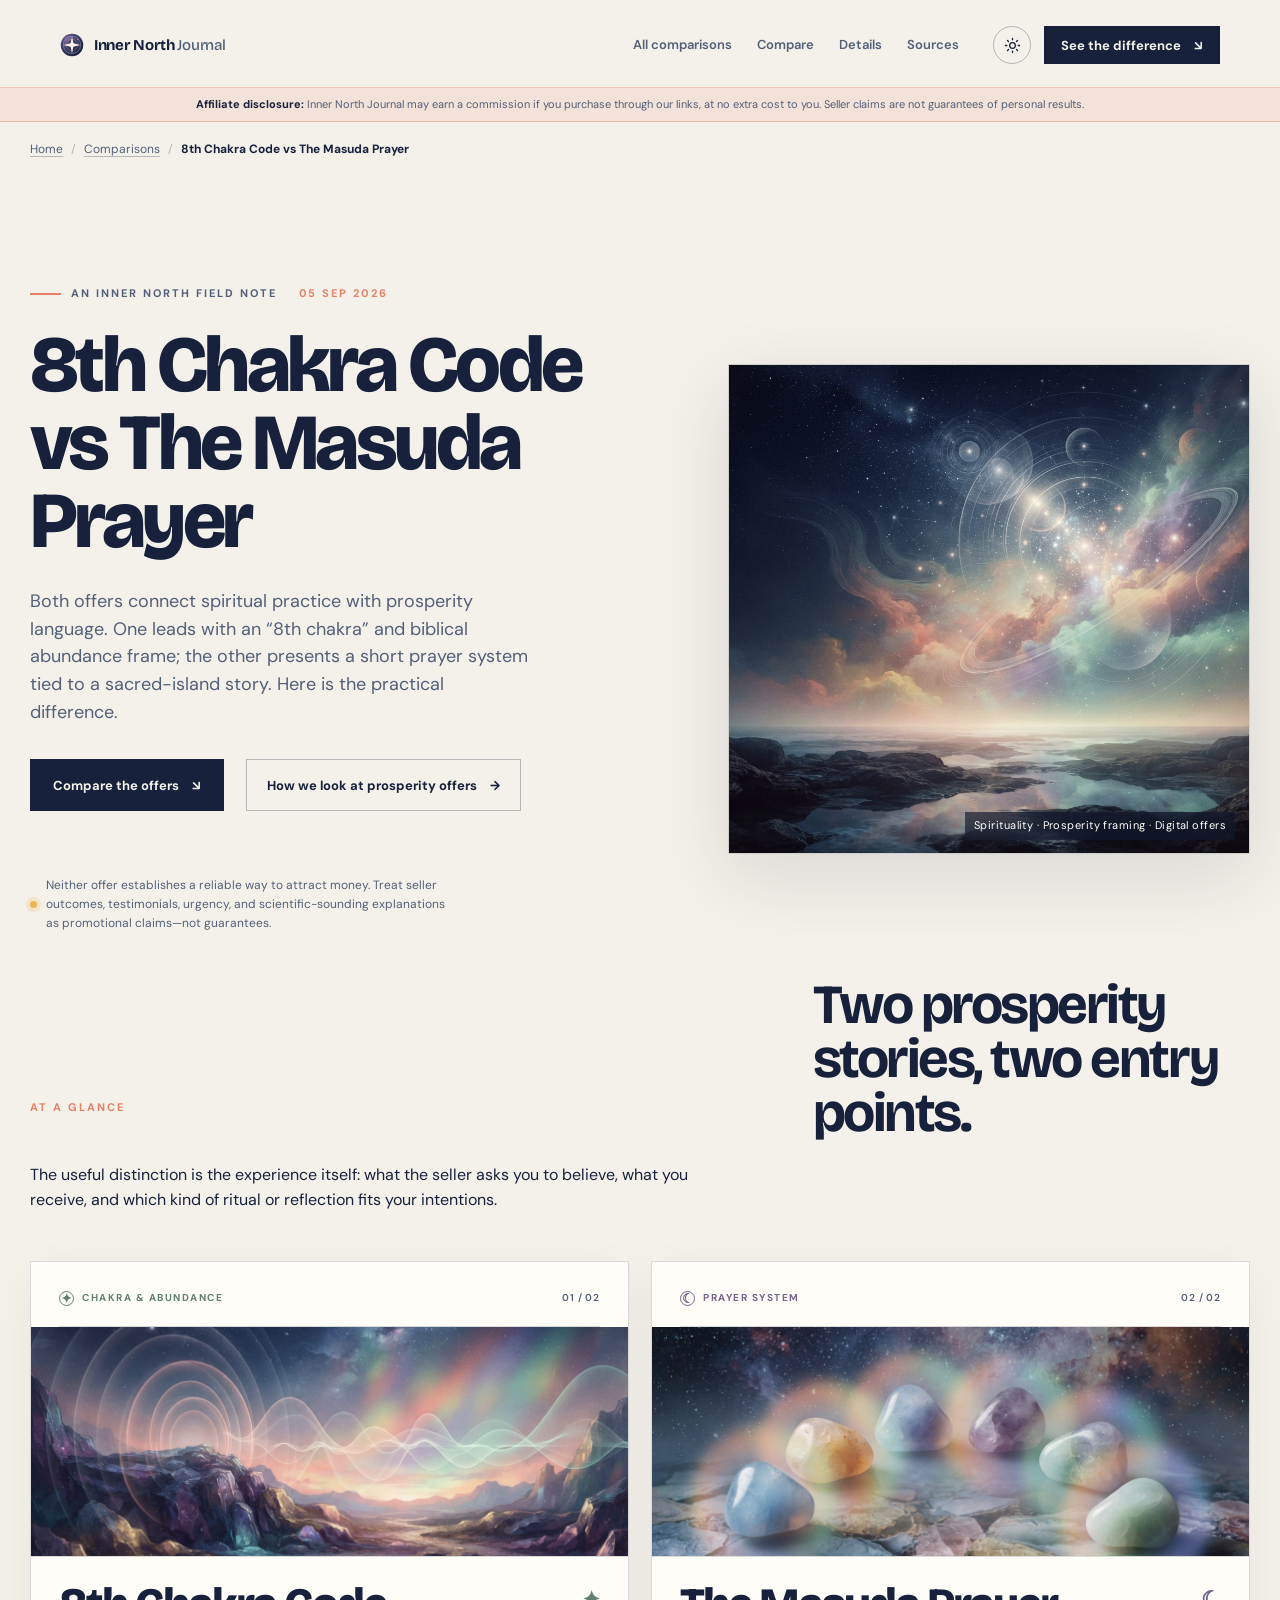
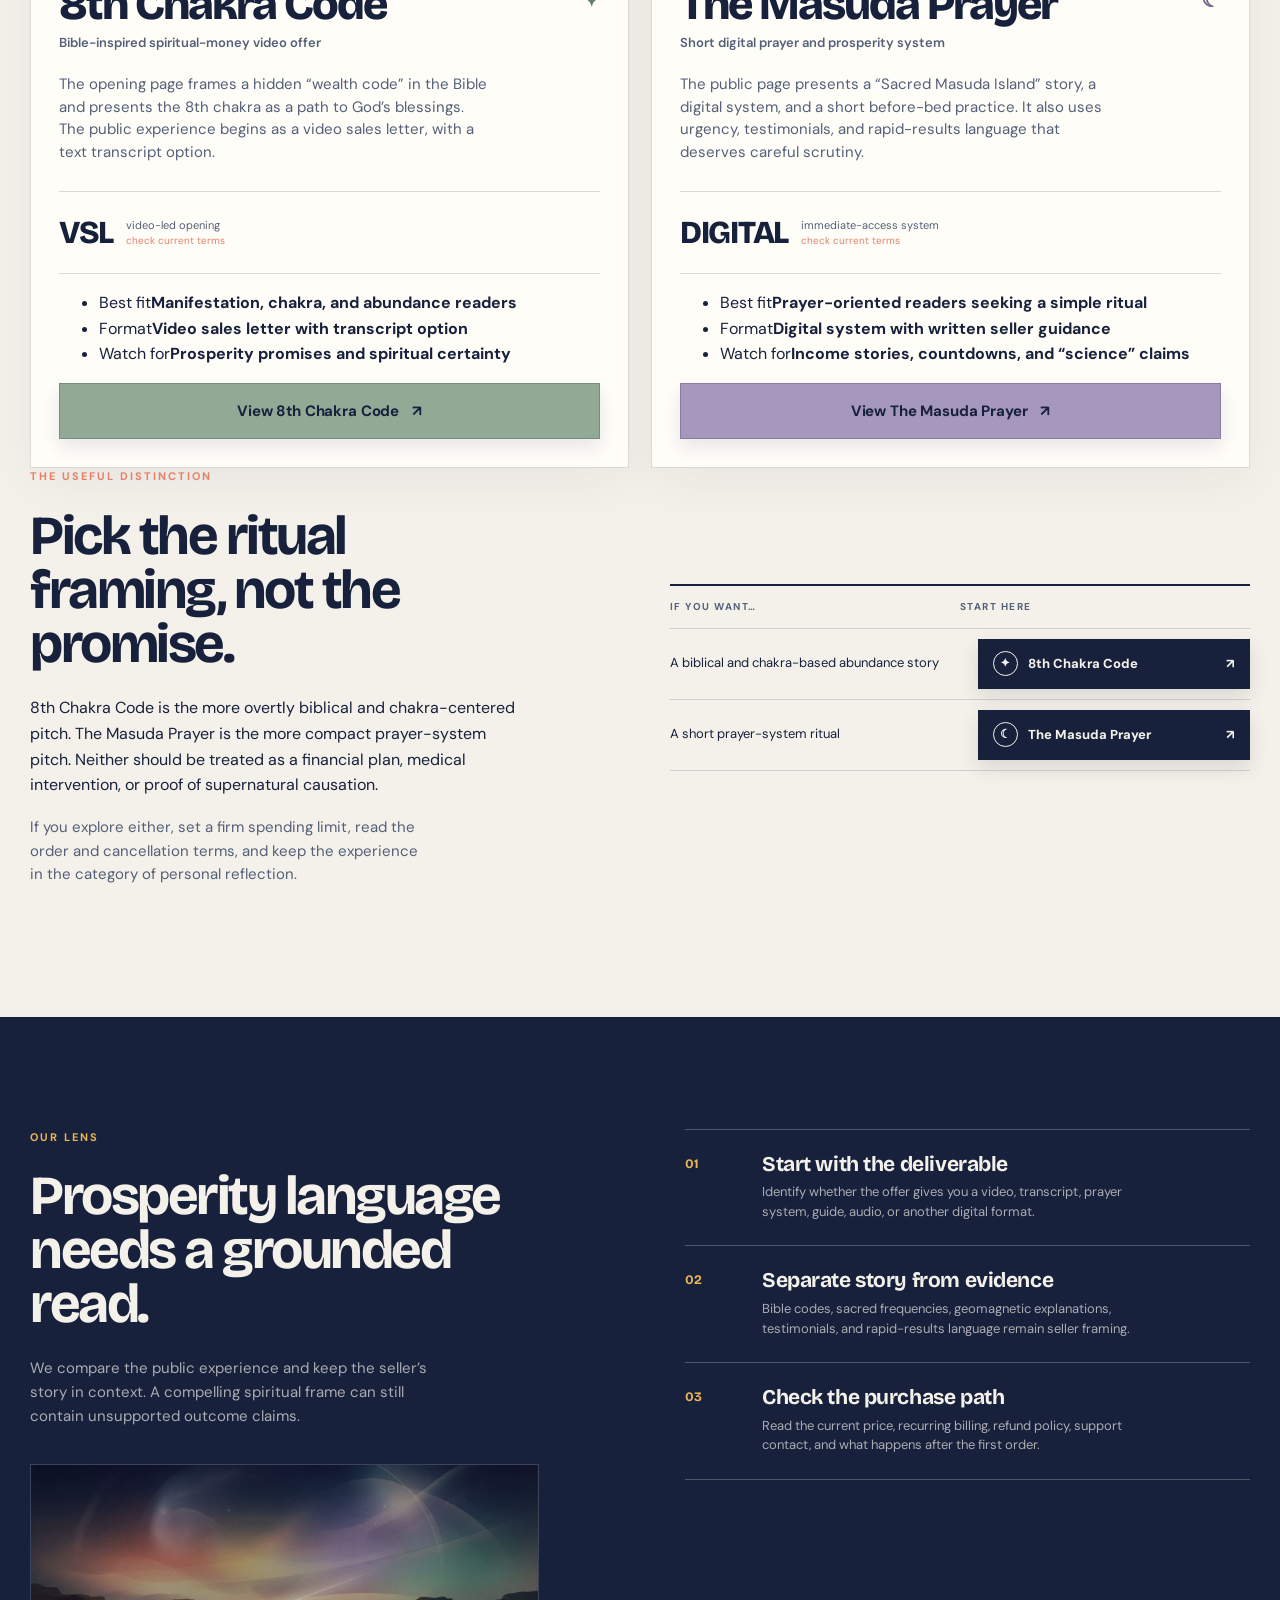
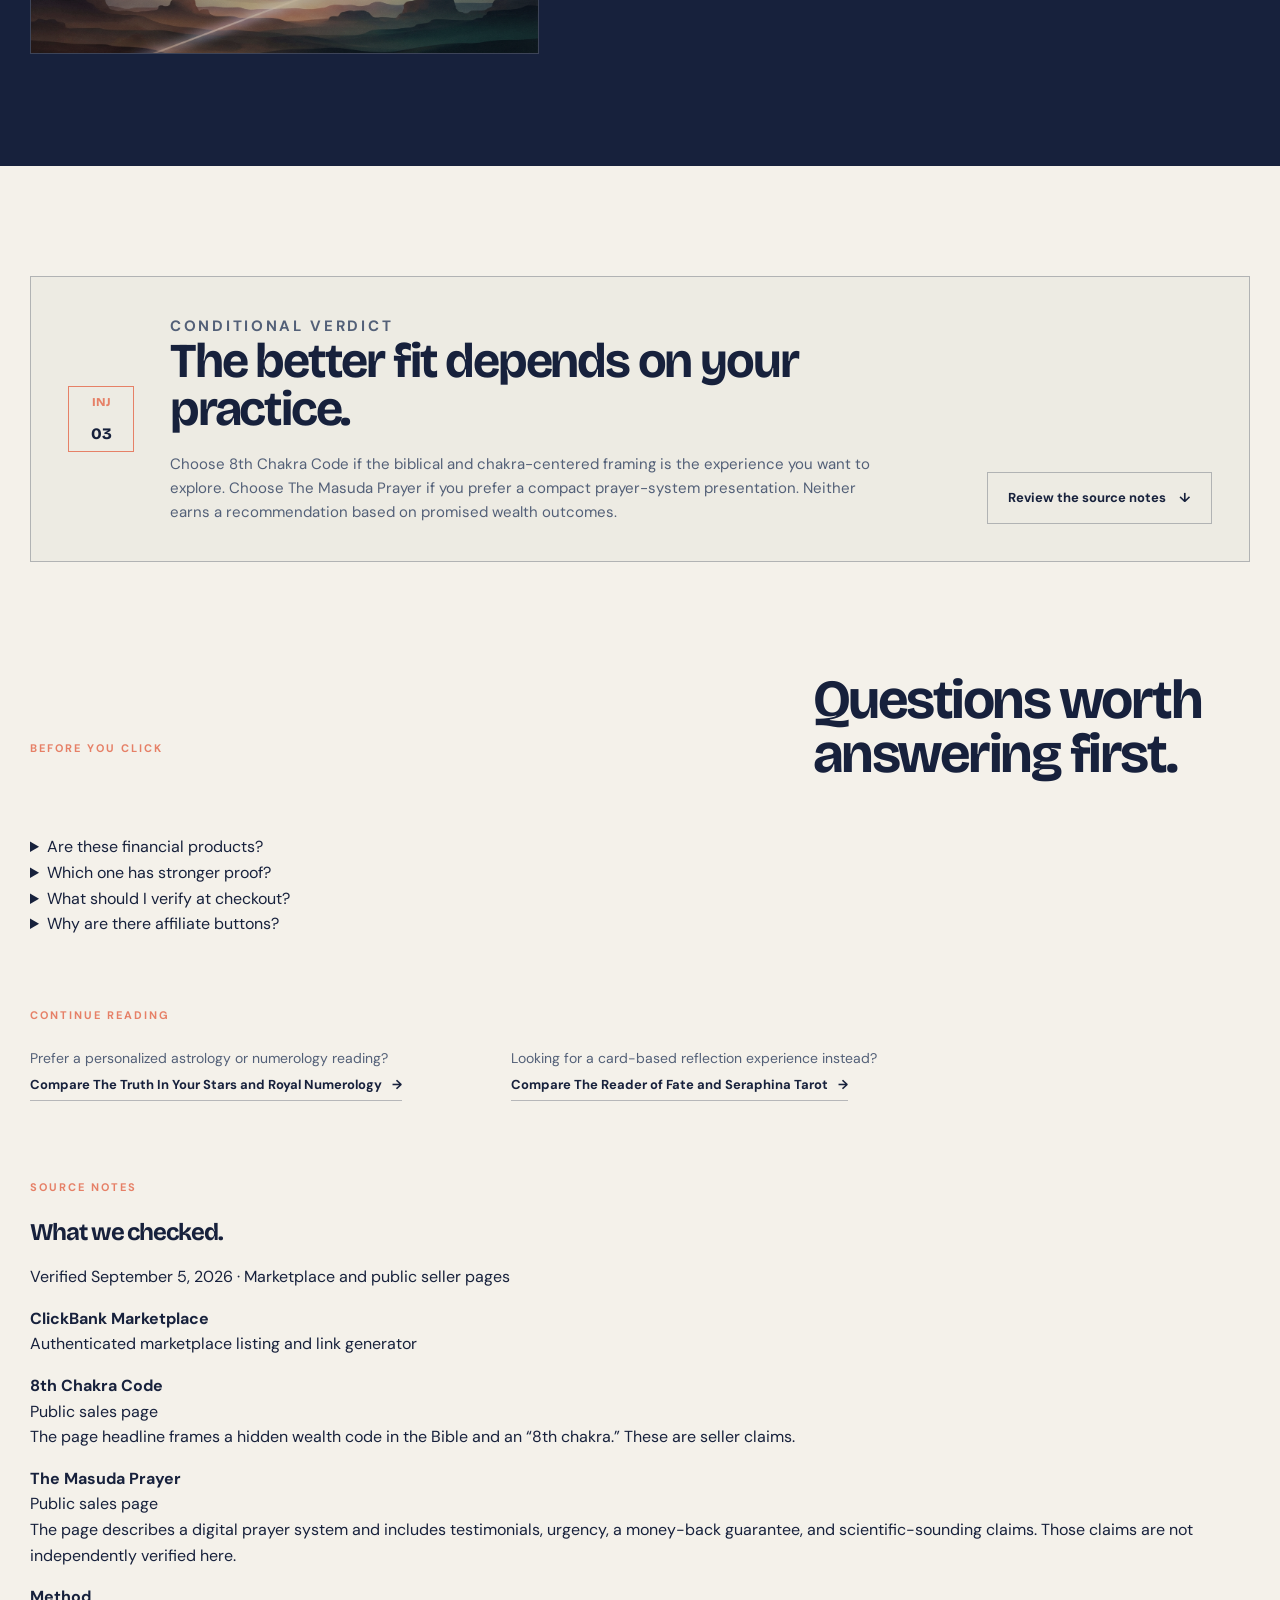
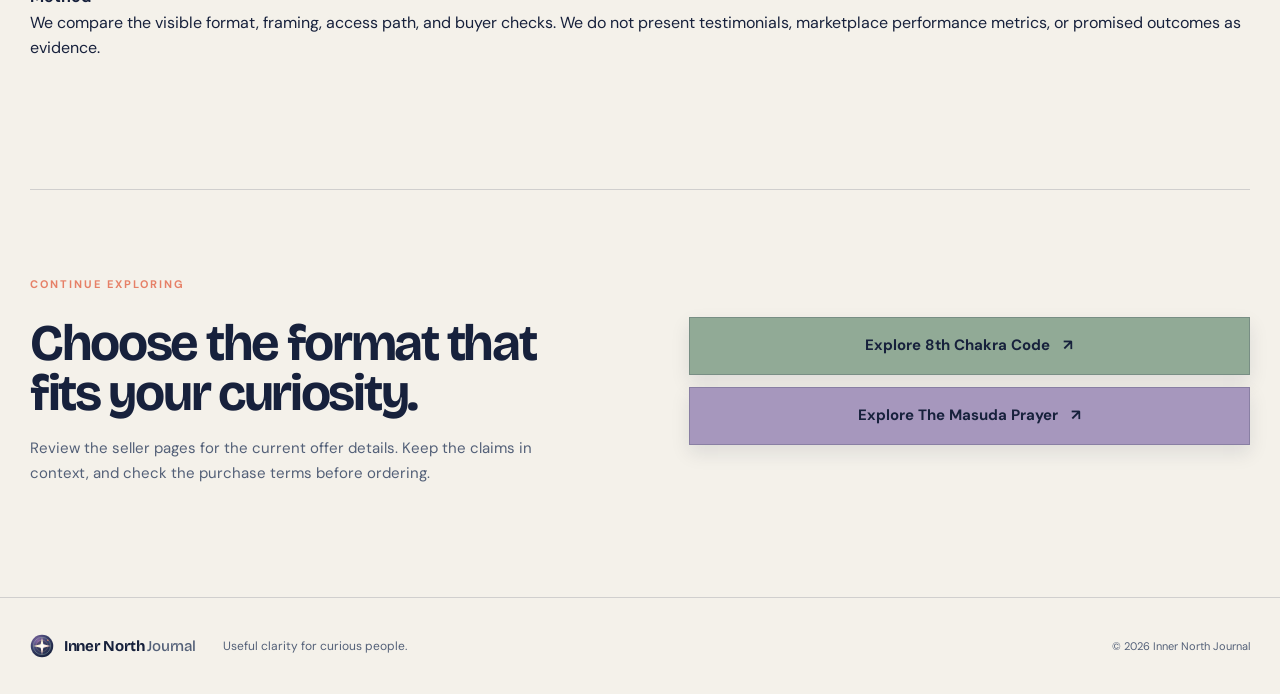
==== commit 55f11c73: "feat: add sitewide affiliate disclosure bar" ====
--- a/the-8th-chakra-code-vs-the-masuda-prayer/index.html
+++ b/the-8th-chakra-code-vs-the-masuda-prayer/index.html
@@ -16,7 +16,7 @@
     <link rel="preconnect" href="https://fonts.googleapis.com" />
     <link rel="preconnect" href="https://fonts.gstatic.com" crossorigin />
     <link href="https://fonts.googleapis.com/css2?family=Bricolage+Grotesque:opsz,wght@12..96,500;12..96,700;12..96,800&family=DM+Sans:wght@400;500;600;700&display=swap" rel="stylesheet" />
-    <link rel="stylesheet" href="../styles.css?v=20260905-5" />
+    <link rel="stylesheet" href="../styles.css?v=20260920-1" />
     <script type="application/ld+json">
       {
         "@context": "https://schema.org",
@@ -55,6 +55,7 @@
         <button class="menu-toggle" type="button" aria-label="Open menu" aria-expanded="false" aria-controls="mobile-nav"><span></span><span></span></button>
       </nav>
       <div class="mobile-nav" id="mobile-nav" aria-hidden="true"><a href="../#comparisons">All comparisons</a><a href="#compare">Compare</a><a href="#details">Details</a><a href="#sources">Sources</a></div>
+      <aside class="affiliate-bar" aria-label="Affiliate disclosure"><p><strong>Affiliate disclosure:</strong> Inner North Journal may earn a commission if you purchase through our links, at no extra cost to you. Seller claims are not guarantees of personal results.</p></aside>
     </header>
 
     <main id="main-content">
@@ -83,7 +84,6 @@
             <div class="product-price"><span class="price-value">VSL</span><span class="price-note">video-led opening<br /><small>check current terms</small></span></div>
             <ul class="product-facts"><li><span>Best fit</span><strong>Manifestation, chakra, and abundance readers</strong></li><li><span>Format</span><strong>Video sales letter with transcript option</strong></li><li><span>Watch for</span><strong>Prosperity promises and spiritual certainty</strong></li></ul>
             <a class="button button-product vibrations-button" href="https://93f79iqe3foe1a1zm4t5fnev54.hop.clickbank.net" target="_blank" rel="sponsored nofollow noopener noreferrer">View 8th Chakra Code <span aria-hidden="true">↗</span></a>
-            <p class="affiliate-note">Affiliate link · seller claims are not independently verified</p>
           </article>
 
           <article class="product-card seer-card">
@@ -95,7 +95,6 @@
             <div class="product-price"><span class="price-value">DIGITAL</span><span class="price-note">immediate-access system<br /><small>check current terms</small></span></div>
             <ul class="product-facts"><li><span>Best fit</span><strong>Prayer-oriented readers seeking a simple ritual</strong></li><li><span>Format</span><strong>Digital system with written seller guidance</strong></li><li><span>Watch for</span><strong>Income stories, countdowns, and “science” claims</strong></li></ul>
             <a class="button button-product seer-button" href="https://6f38872g172e3dbys216o0eq51.hop.clickbank.net" target="_blank" rel="sponsored nofollow noopener noreferrer">View The Masuda Prayer <span aria-hidden="true">↗</span></a>
-            <p class="affiliate-note">Affiliate link · seller claims are not independently verified</p>
           </article>
         </div>
       </section>
@@ -112,7 +111,7 @@
 
       <section class="sources-section section-shell" id="sources" aria-labelledby="sources-title"><div class="sources-shell"><div><p class="section-kicker">Source notes</p><h2 id="sources-title">What we checked.</h2><p class="source-date">Verified September 5, 2026 · Marketplace and public seller pages</p></div><div class="source-list"><p><strong>ClickBank Marketplace</strong><br /><a href="https://accounts.clickbank.com/master/dashboard/affiliate-marketplace" target="_blank" rel="noopener noreferrer">Authenticated marketplace listing and link generator</a></p><p><strong>8th Chakra Code</strong><br /><a href="https://8thchakracode.com/go-vsl622613" target="_blank" rel="noopener noreferrer">Public sales page</a><br />The page headline frames a hidden wealth code in the Bible and an “8th chakra.” These are seller claims.</p><p><strong>The Masuda Prayer</strong><br /><a href="https://www.wealthswitch.co/masuda-v1" target="_blank" rel="noopener noreferrer">Public sales page</a><br />The page describes a digital prayer system and includes testimonials, urgency, a money-back guarantee, and scientific-sounding claims. Those claims are not independently verified here.</p><p><strong>Method</strong><br />We compare the visible format, framing, access path, and buyer checks. We do not present testimonials, marketplace performance metrics, or promised outcomes as evidence.</p></div></div></section>
 
-      <section class="bottom-cta section-shell" aria-labelledby="bottom-cta-title"><div class="bottom-cta-copy"><p class="section-kicker">Continue exploring</p><h2 id="bottom-cta-title">Choose the format that fits your curiosity.</h2><p>Review the seller pages for the current offer details. Keep the claims in context, and check the purchase terms before ordering.</p></div><div class="bottom-cta-actions"><a class="button button-vibrations" href="https://93f79iqe3foe1a1zm4t5fnev54.hop.clickbank.net" target="_blank" rel="sponsored nofollow noopener noreferrer">Explore 8th Chakra Code <span aria-hidden="true">↗</span></a><a class="button button-seer" href="https://6f38872g172e3dbys216o0eq51.hop.clickbank.net" target="_blank" rel="sponsored nofollow noopener noreferrer">Explore The Masuda Prayer <span aria-hidden="true">↗</span></a><p class="bottom-cta-note">Affiliate disclosure: Inner North Journal may earn a commission if you purchase through these links.</p></div></section>
+      <section class="bottom-cta section-shell" aria-labelledby="bottom-cta-title"><div class="bottom-cta-copy"><p class="section-kicker">Continue exploring</p><h2 id="bottom-cta-title">Choose the format that fits your curiosity.</h2><p>Review the seller pages for the current offer details. Keep the claims in context, and check the purchase terms before ordering.</p></div><div class="bottom-cta-actions"><a class="button button-vibrations" href="https://93f79iqe3foe1a1zm4t5fnev54.hop.clickbank.net" target="_blank" rel="sponsored nofollow noopener noreferrer">Explore 8th Chakra Code <span aria-hidden="true">↗</span></a><a class="button button-seer" href="https://6f38872g172e3dbys216o0eq51.hop.clickbank.net" target="_blank" rel="sponsored nofollow noopener noreferrer">Explore The Masuda Prayer <span aria-hidden="true">↗</span></a></div></section>
     </main>
     <footer class="site-footer"><div class="footer-shell"><a class="wordmark footer-wordmark" href="../"><img class="wordmark-mark" src="../favicon.svg" alt="" width="24" height="24" /><span>Inner North <em>Journal</em></span></a><p>Useful clarity for curious people.</p><span class="footer-date">© <span id="copyright-year">2026</span> Inner North Journal</span></div></footer>
     <script src="../script.js" defer></script>
--- a/styles.css
+++ b/styles.css
@@ -46,6 +46,9 @@
 .site-header { position: fixed; inset: 4px 0 auto; z-index: 10; }
 .nav-shell { max-width: 1220px; margin: 0 auto; display: flex; align-items: center; gap: 34px; padding: 22px 30px; border-bottom: 1px solid transparent; transition: background-color .25s ease, border-color .25s ease, box-shadow .25s ease, backdrop-filter .25s ease; }
 .site-header.scrolled .nav-shell { background: color-mix(in srgb, var(--paper) 88%, transparent); backdrop-filter: blur(28px) saturate(180%); -webkit-backdrop-filter: blur(28px) saturate(180%); border-color: var(--line); box-shadow: 0 12px 34px rgba(23, 33, 60, .08); }
+.affiliate-bar { border-top: 1px solid color-mix(in srgb, var(--coral) 28%, transparent); border-bottom: 1px solid color-mix(in srgb, var(--coral) 36%, transparent); background: color-mix(in srgb, var(--coral) 13%, var(--paper)); }
+.affiliate-bar p { width: min(1160px, calc(100% - 60px)); margin: 0 auto; padding: 9px 0; color: var(--ink-soft); font-size: 11px; line-height: 1.35; text-align: center; }
+.affiliate-bar strong { color: var(--ink); font-weight: 700; }
 .wordmark { display: inline-flex; align-items: center; gap: 10px; font-family: 'Bricolage Grotesque', sans-serif; font-size: 15px; font-weight: 700; letter-spacing: -.02em; white-space: nowrap; }
 .wordmark em { font-style: normal; font-weight: 500; color: var(--ink-soft); }
 .wordmark-mark { width: 24px; height: 24px; display: block; flex: 0 0 auto; }
@@ -67,13 +70,13 @@
 .menu-toggle, .mobile-nav { display: none; }
 
 .section-shell { width: min(1220px, calc(100% - 60px)); margin: 0 auto; }
-.breadcrumbs { padding-top: 104px; padding-bottom: 0; color: var(--ink-soft); font-size: 12px; }
+.breadcrumbs { padding-top: 140px; padding-bottom: 0; color: var(--ink-soft); font-size: 12px; }
 .breadcrumbs ol { display: flex; flex-wrap: wrap; gap: 8px; align-items: center; margin: 0; padding: 0; list-style: none; }
 .breadcrumbs a { color: var(--ink-soft); text-decoration: underline; text-decoration-color: var(--line-strong); text-underline-offset: 3px; }
 .breadcrumbs a:hover, .breadcrumbs a:focus-visible { color: var(--coral); text-decoration-color: var(--coral); }
 .breadcrumbs [aria-current="page"] { color: var(--ink); font-weight: 700; }
 .breadcrumb-separator { color: var(--line-strong); }
-.hero { min-height: 820px; padding-top: 180px; display: grid; grid-template-columns: minmax(0, .92fr) minmax(430px, .8fr); gap: 8%; align-items: center; }
+.hero { min-height: 820px; padding-top: 216px; display: grid; grid-template-columns: minmax(0, .92fr) minmax(430px, .8fr); gap: 8%; align-items: center; }
 .breadcrumbs + .hero { padding-top: 80px; }
 .eyebrow, .section-kicker { margin: 0 0 24px; color: var(--coral); font-size: 11px; font-weight: 700; letter-spacing: .18em; text-transform: uppercase; }
 .eyebrow { display: flex; align-items: center; gap: 10px; color: var(--ink-soft); }
@@ -263,9 +266,6 @@
 .source-links { display: flex; flex-wrap: wrap; gap: 8px 20px; margin-top: auto; padding-top: 18px; }
 .source-links a { color: var(--ink-soft); font-size: 12px; line-height: 1.35; text-decoration: underline; text-decoration-color: var(--line-strong); text-underline-offset: 3px; transition: color .18s ease, text-decoration-color .18s ease; }
 .source-links a:hover { color: var(--ink); text-decoration-color: var(--coral); }
-.disclosure { max-width: 700px; margin: 28px 0 0; color: var(--ink-soft); font-size: 11px; line-height: 1.55; }
-.disclosure strong { color: var(--ink); }
-
 .bottom-cta { display: grid; grid-template-columns: minmax(0, 1fr) minmax(340px, 1fr); gap: 8%; align-items: center; padding-top: 86px; padding-bottom: 112px; border-top: 1px solid var(--line); }
 .bottom-cta-copy h2 { max-width: 620px; margin: 0 0 18px; font-size: clamp(36px, 4vw, 58px); }
 .bottom-cta-copy > p:last-child { max-width: 520px; margin: 0; color: var(--ink-soft); font-size: 15px; line-height: 1.65; }
@@ -274,8 +274,6 @@
 .bottom-cta-actions .button-vibrations { background: #91aa96; color: #17213c; }
 .bottom-cta-actions .button-seer { background: #a697bd; color: #17213c; }
 .bottom-cta-actions .button-vibrations:hover, .bottom-cta-actions .button-seer:hover { background: var(--navy); color: var(--paper); box-shadow: 0 12px 25px rgba(23, 33, 60, .18); }
-.bottom-cta-note { margin: 5px 0 0; color: var(--ink-soft); font-size: 11px; line-height: 1.45; }
-
 .site-footer { border-top: 1px solid var(--line); }
 .footer-shell { width: min(1220px, calc(100% - 60px)); min-height: 96px; margin: 0 auto; display: flex; align-items: center; gap: 28px; }
 .footer-shell p { margin: 0; color: var(--ink-soft); font-size: 12px; }
@@ -307,9 +305,10 @@
   .nav-shell { padding: 18px 18px; }
   .mobile-nav { width: calc(100% - 36px); }
   .wordmark { font-size: 14px; }
-  .breadcrumbs { padding-top: 92px; font-size: 11px; }
+  .affiliate-bar p { width: calc(100% - 36px); padding: 8px 0; font-size: 10px; text-align: left; }
+  .breadcrumbs { padding-top: 138px; font-size: 11px; }
   h1 { font-size: clamp(45px, 14vw, 66px); }
-  .hero { min-height: auto; padding-top: 135px; padding-bottom: 66px; }
+  .hero { min-height: auto; padding-top: 181px; padding-bottom: 66px; }
   .breadcrumbs + .hero { padding-top: 40px; }
   .hero-deck { font-size: 16px; }
   .hero-note { margin-top: 42px; }
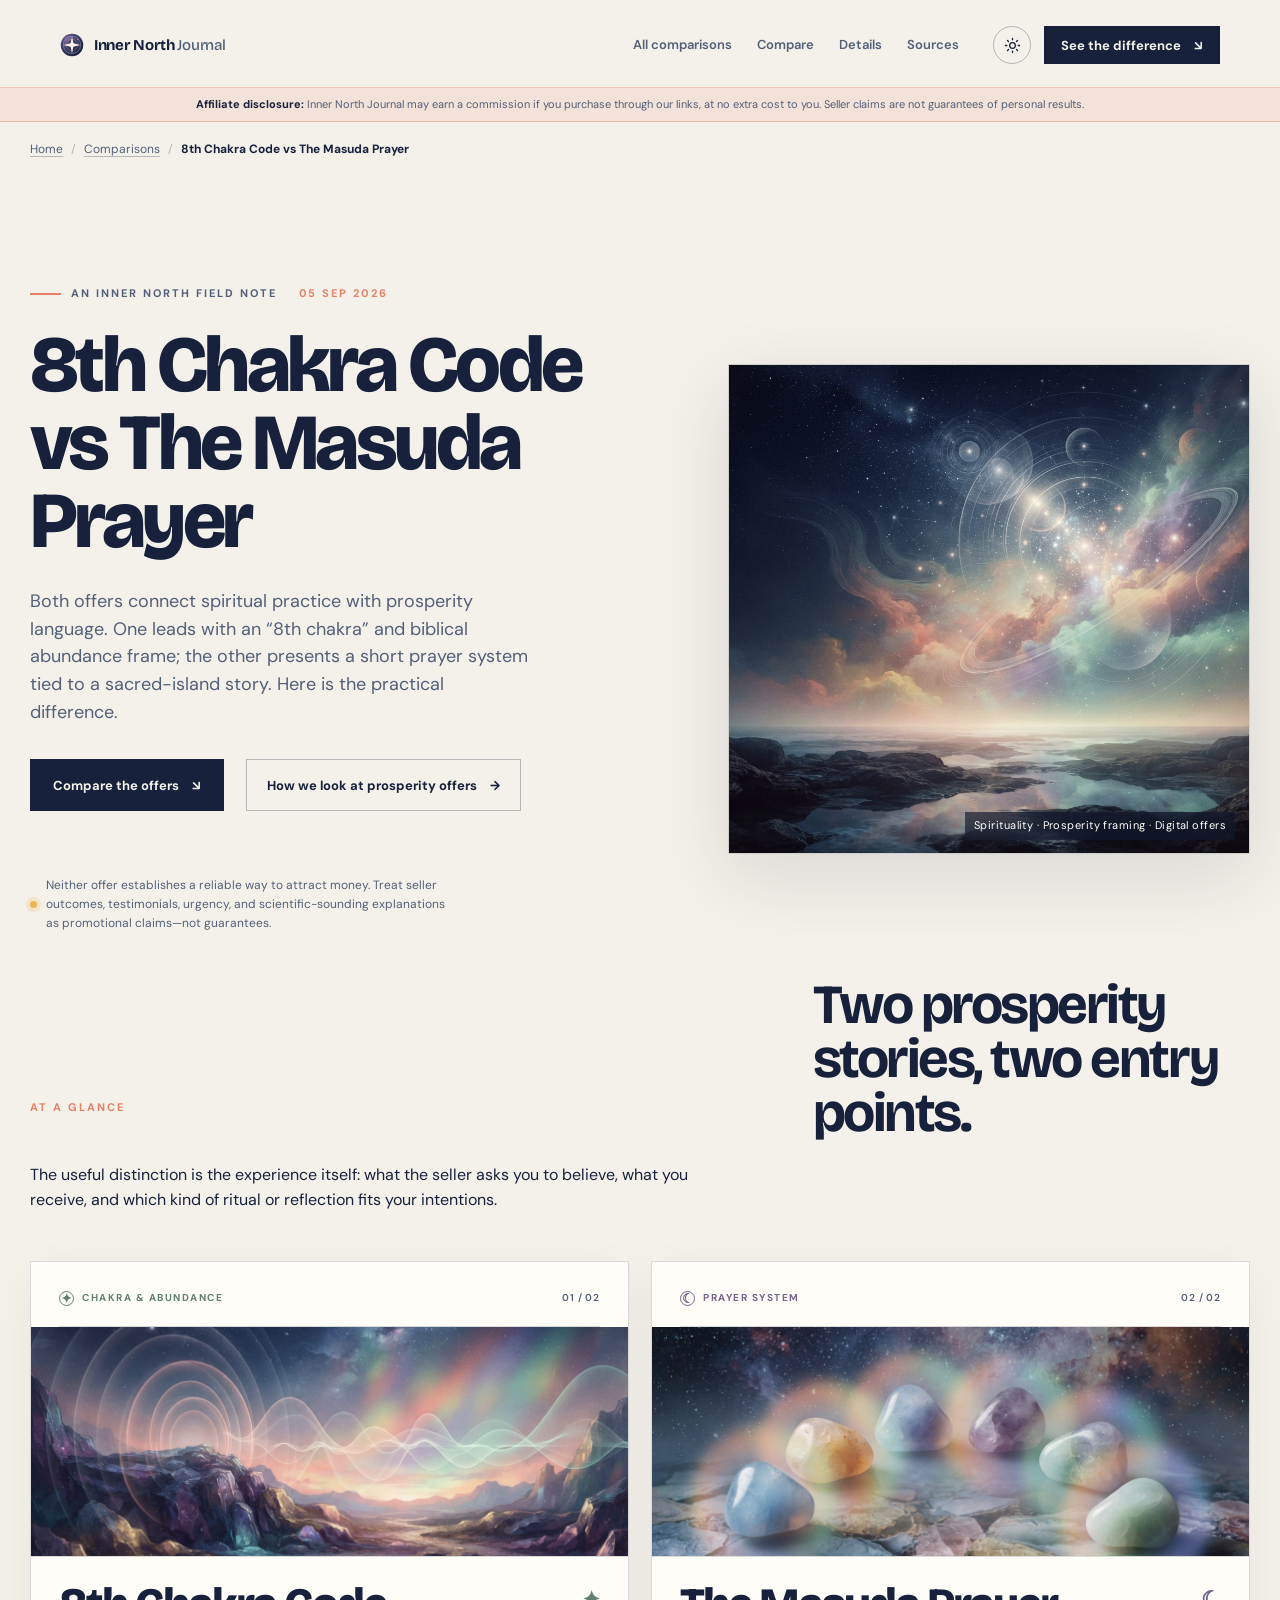
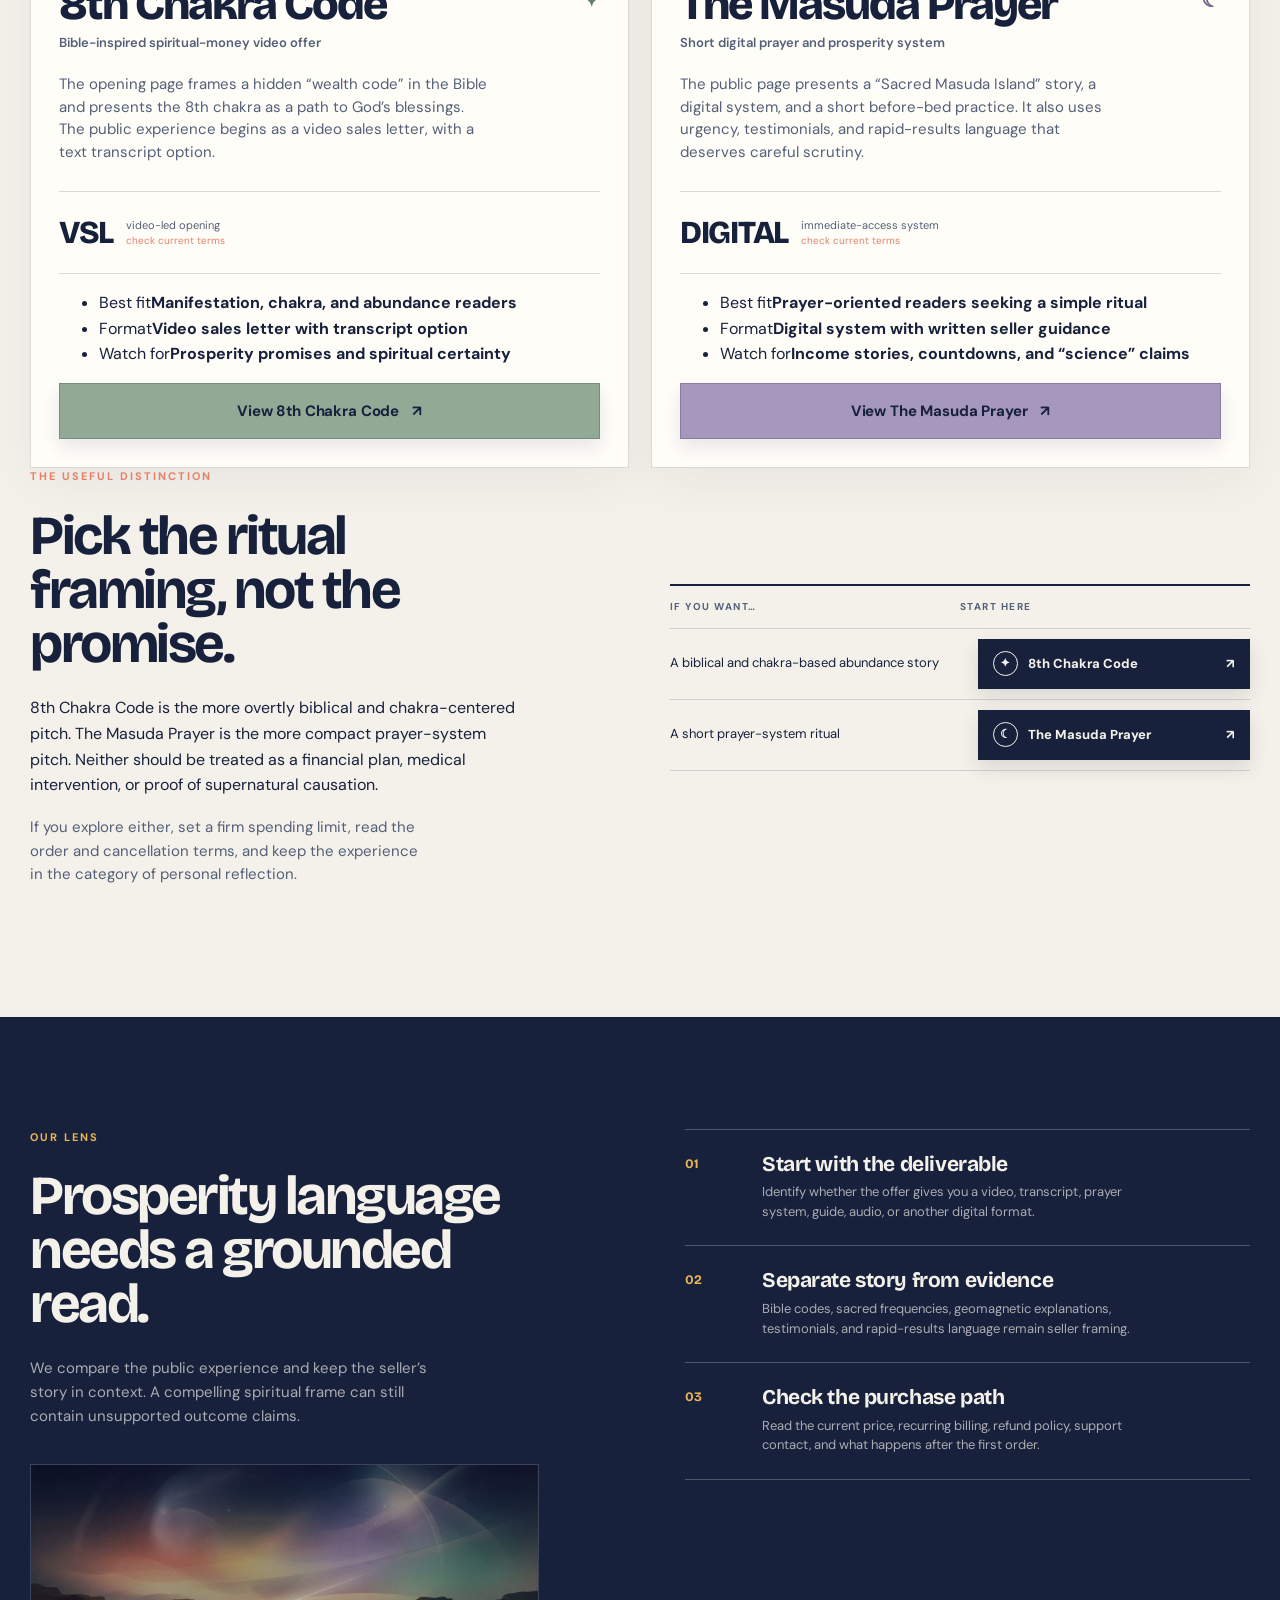
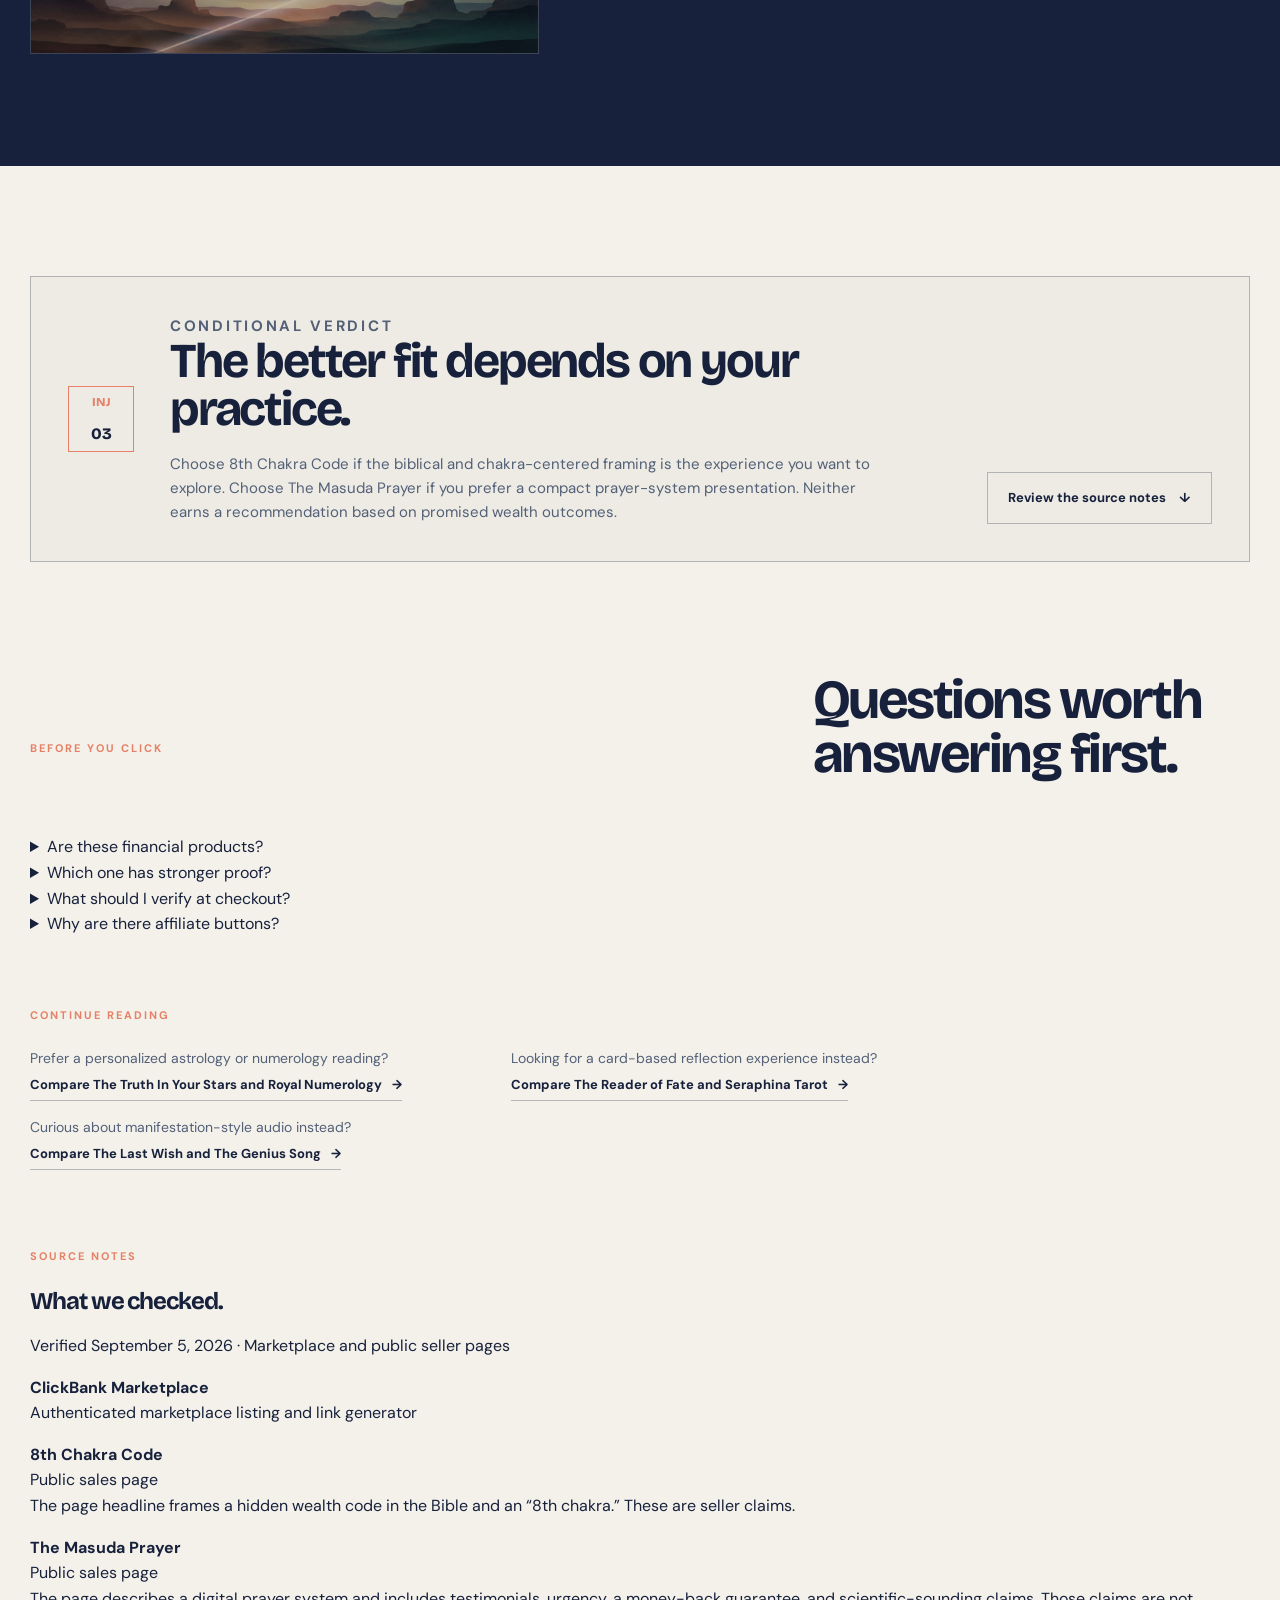
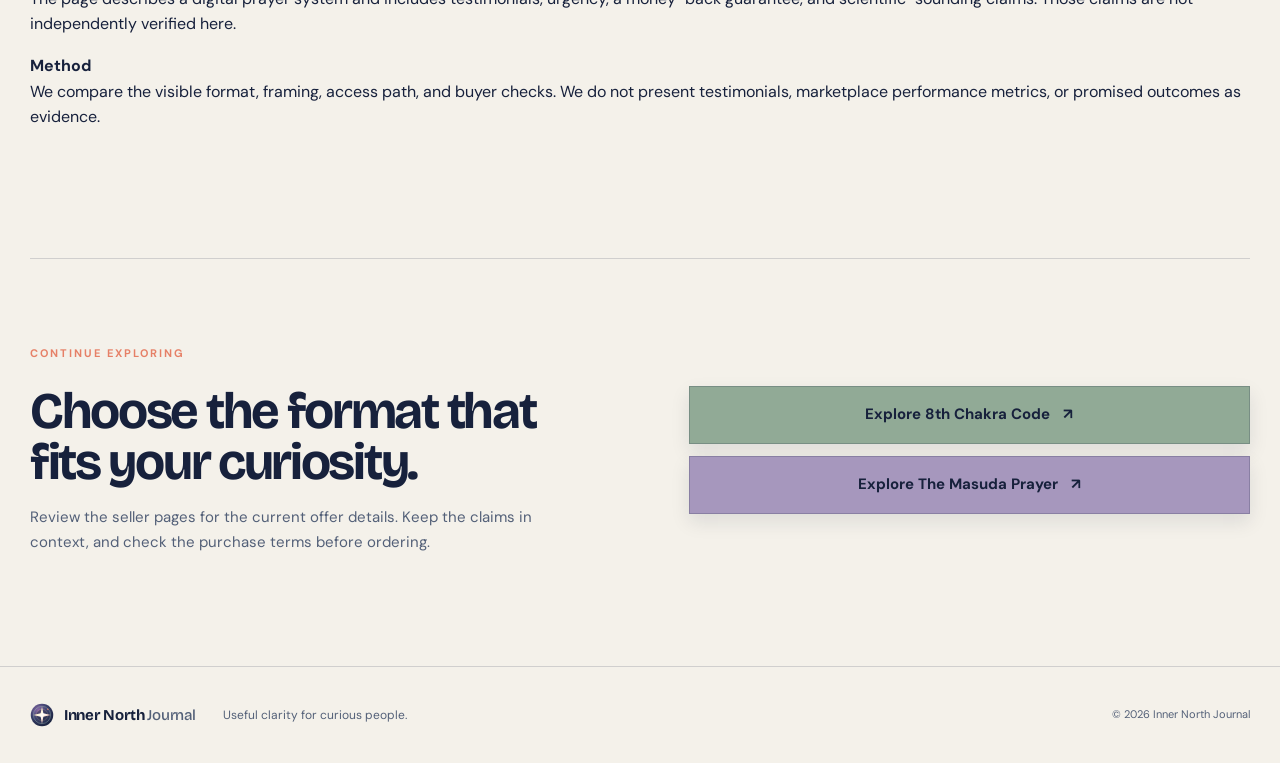
==== commit 67264ef0: "feat: add The Last Wish vs The Genius Song comparison - New comparison page: the-last-wish-vs-the-ge" ====
--- a/the-8th-chakra-code-vs-the-masuda-prayer/index.html
+++ b/the-8th-chakra-code-vs-the-masuda-prayer/index.html
@@ -107,7 +107,7 @@
 
       <section class="faq-section section-shell" aria-labelledby="faq-title"><div class="section-heading"><p class="section-kicker">Before you click</p><h2 id="faq-title">Questions worth answering first.</h2></div><div class="faq-grid"><details><summary>Are these financial products?</summary><p>No. They are spiritual digital offers that use prosperity language. Do not treat them as investing, income, debt, or financial-advice products.</p></details><details><summary>Which one has stronger proof?</summary><p>Neither has proof here of attracting money or changing financial outcomes. This comparison evaluates format and marketing framing, not the truth of supernatural or scientific claims.</p></details><details><summary>What should I verify at checkout?</summary><p>Check the total price, recurring charges, refund window, delivery method, support contact, and whether an upsell is included or optional.</p></details><details><summary>Why are there affiliate buttons?</summary><p>Inner North Journal may earn a commission if you purchase through a link. That does not change the criteria or turn seller claims into verified facts.</p></details></div></section>
 
-      <section class="related-section section-shell" aria-labelledby="related-title"><p class="section-kicker" id="related-title">Continue reading</p><ul class="related-links"><li>Prefer a personalized astrology or numerology reading?<br /><a class="text-link" href="../the-truth-in-your-stars-vs-royal-numerology/">Compare The Truth In Your Stars and Royal Numerology <span aria-hidden="true">→</span></a></li><li>Looking for a card-based reflection experience instead?<br /><a class="text-link" href="../the-reader-of-fate-vs-seraphina-tarot/">Compare The Reader of Fate and Seraphina Tarot <span aria-hidden="true">→</span></a></li></ul></section>
+      <section class="related-section section-shell" aria-labelledby="related-title"><p class="section-kicker" id="related-title">Continue reading</p><ul class="related-links"><li>Prefer a personalized astrology or numerology reading?<br /><a class="text-link" href="../the-truth-in-your-stars-vs-royal-numerology/">Compare The Truth In Your Stars and Royal Numerology <span aria-hidden="true">→</span></a></li><li>Looking for a card-based reflection experience instead?<br /><a class="text-link" href="../the-reader-of-fate-vs-seraphina-tarot/">Compare The Reader of Fate and Seraphina Tarot <span aria-hidden="true">→</span></a></li><li>Curious about manifestation-style audio instead?<br /><a class="text-link" href="../the-last-wish-vs-the-genius-song/">Compare The Last Wish and The Genius Song <span aria-hidden="true">→</span></a></li></ul></section>
 
       <section class="sources-section section-shell" id="sources" aria-labelledby="sources-title"><div class="sources-shell"><div><p class="section-kicker">Source notes</p><h2 id="sources-title">What we checked.</h2><p class="source-date">Verified September 5, 2026 · Marketplace and public seller pages</p></div><div class="source-list"><p><strong>ClickBank Marketplace</strong><br /><a href="https://accounts.clickbank.com/master/dashboard/affiliate-marketplace" target="_blank" rel="noopener noreferrer">Authenticated marketplace listing and link generator</a></p><p><strong>8th Chakra Code</strong><br /><a href="https://8thchakracode.com/go-vsl622613" target="_blank" rel="noopener noreferrer">Public sales page</a><br />The page headline frames a hidden wealth code in the Bible and an “8th chakra.” These are seller claims.</p><p><strong>The Masuda Prayer</strong><br /><a href="https://www.wealthswitch.co/masuda-v1" target="_blank" rel="noopener noreferrer">Public sales page</a><br />The page describes a digital prayer system and includes testimonials, urgency, a money-back guarantee, and scientific-sounding claims. Those claims are not independently verified here.</p><p><strong>Method</strong><br />We compare the visible format, framing, access path, and buyer checks. We do not present testimonials, marketplace performance metrics, or promised outcomes as evidence.</p></div></div></section>
 
